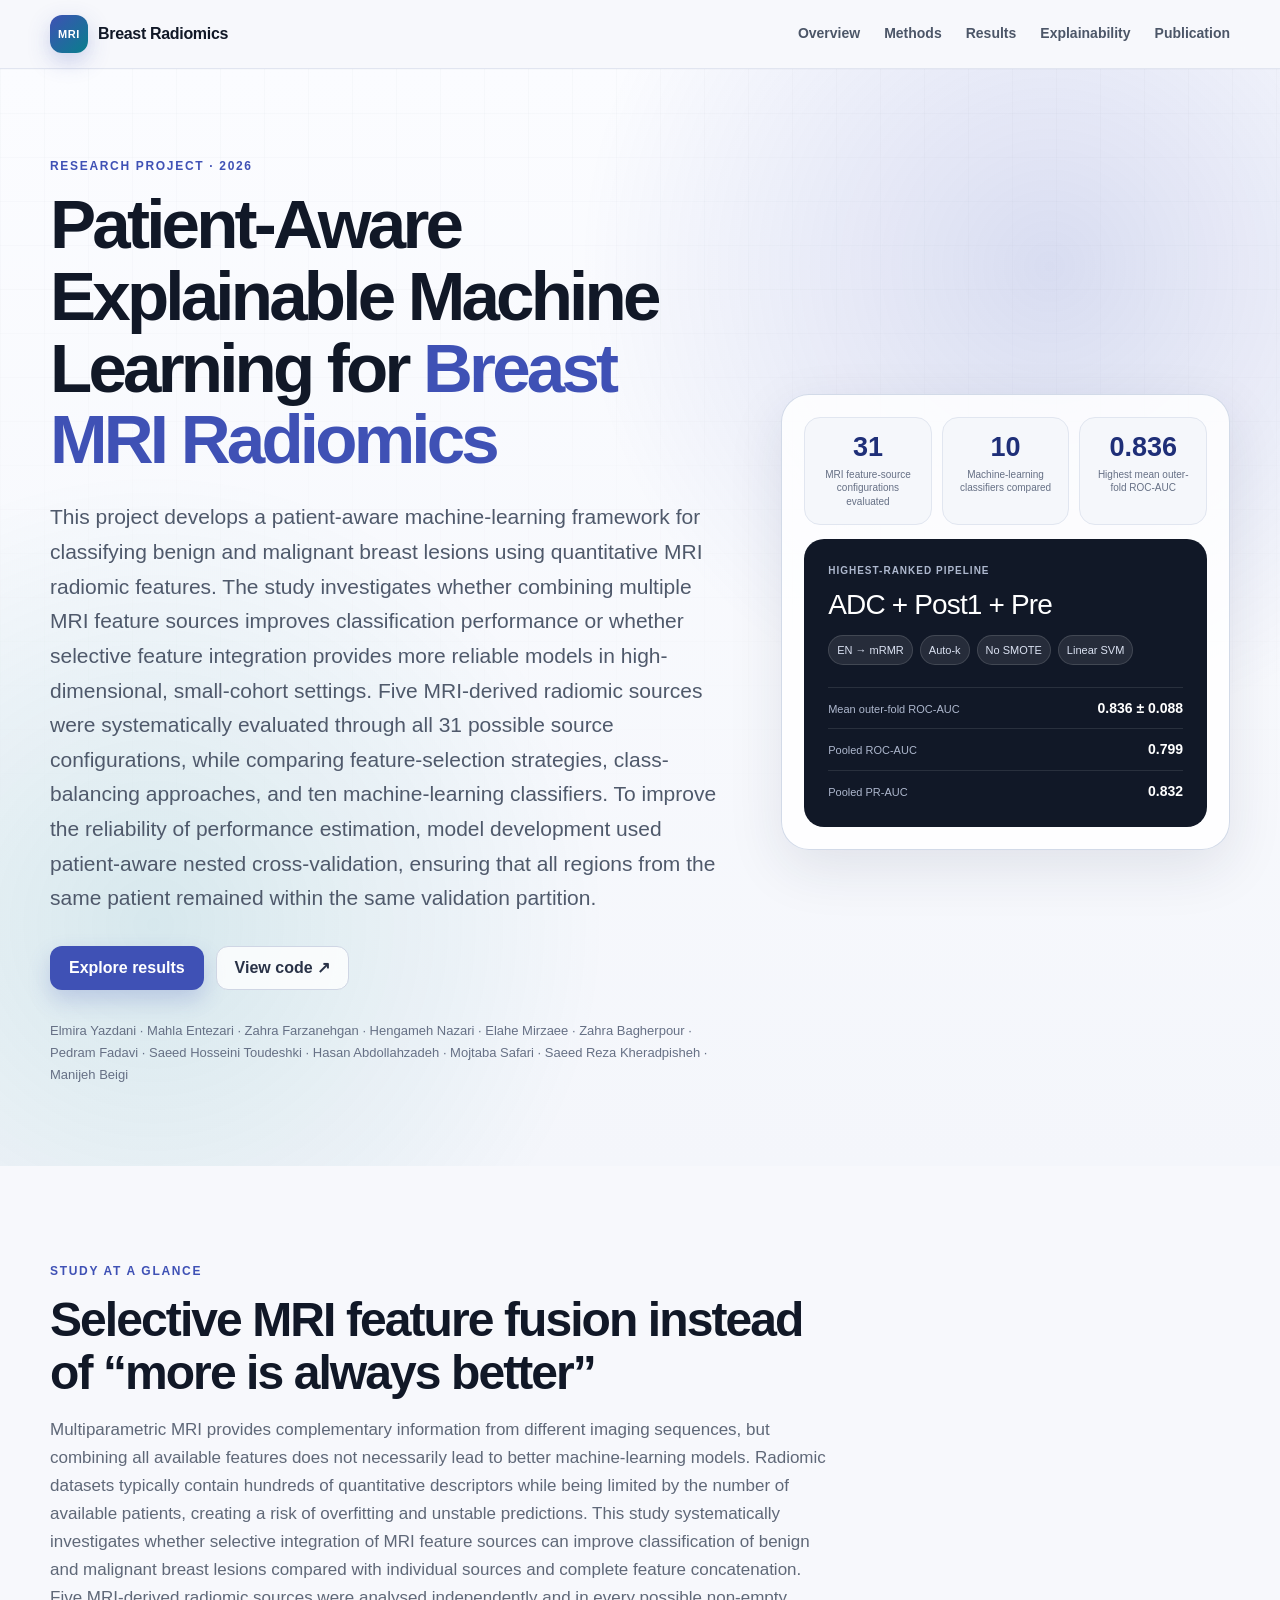
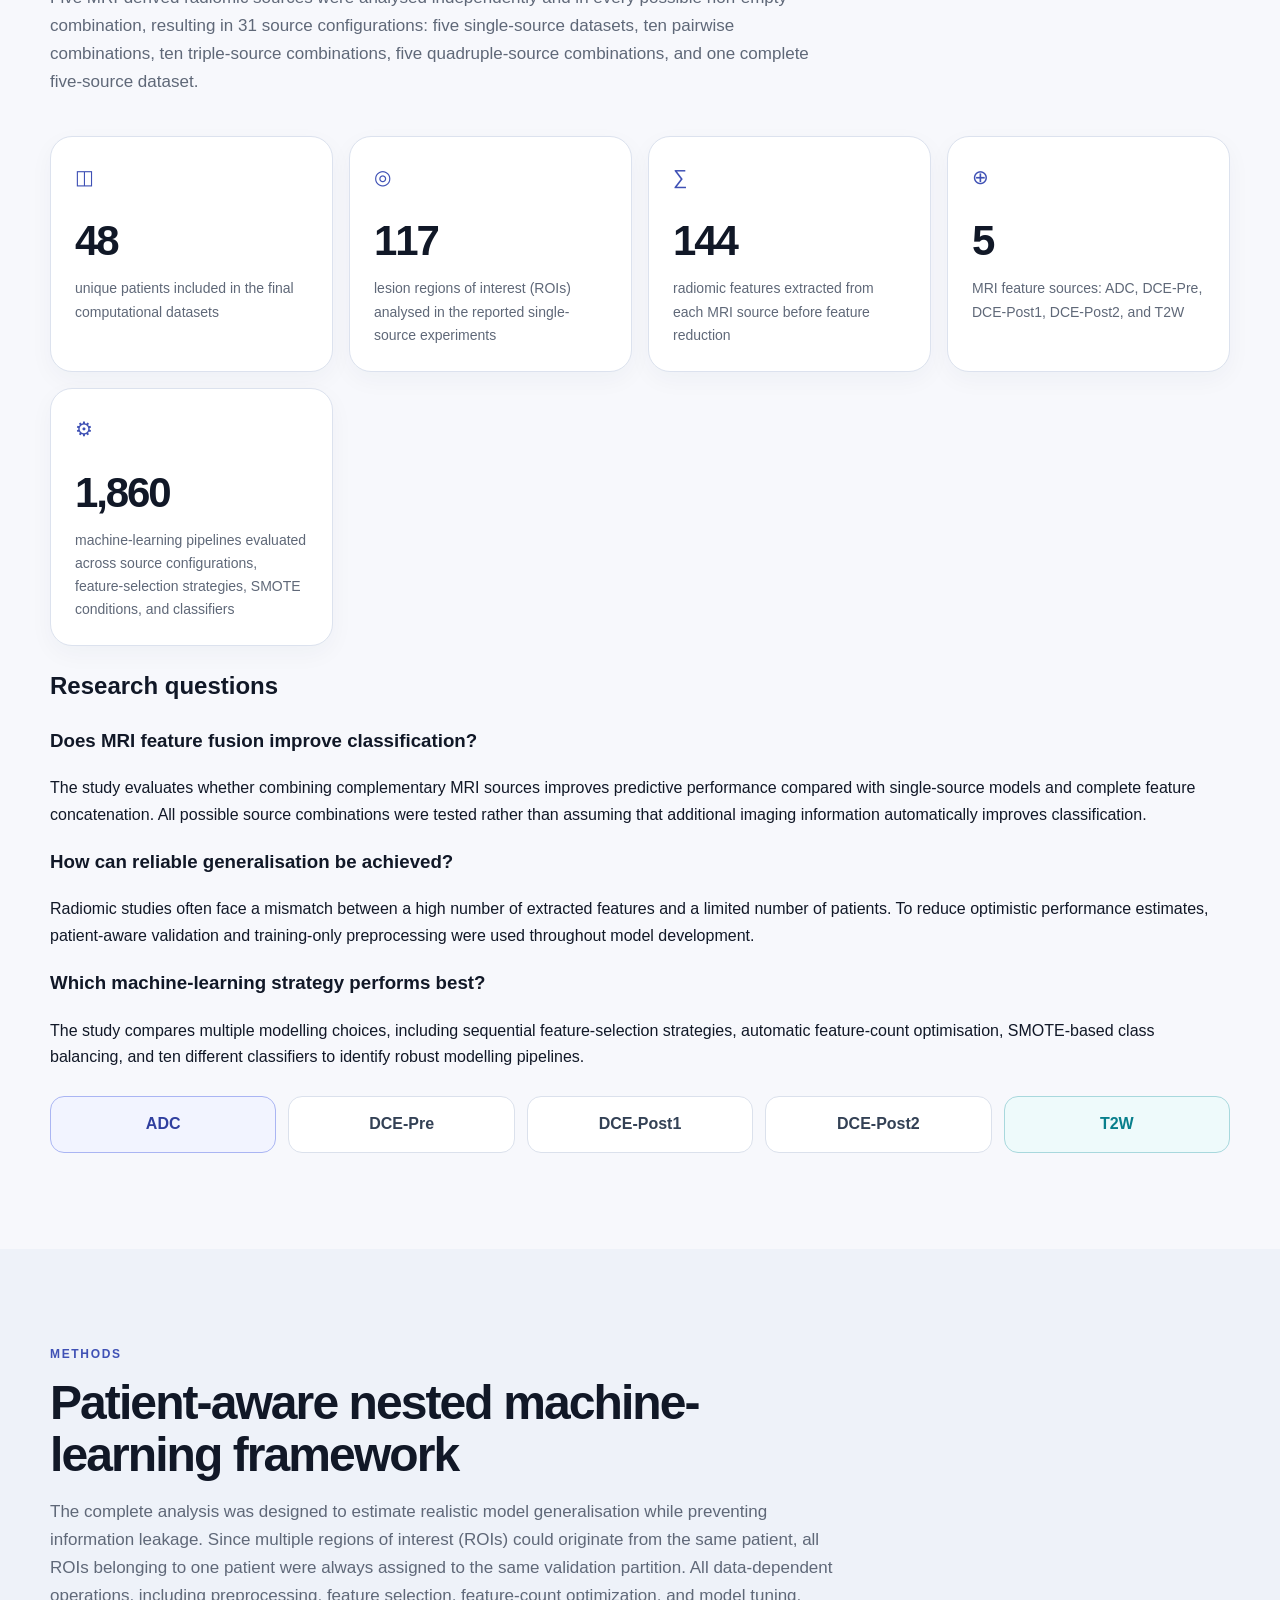
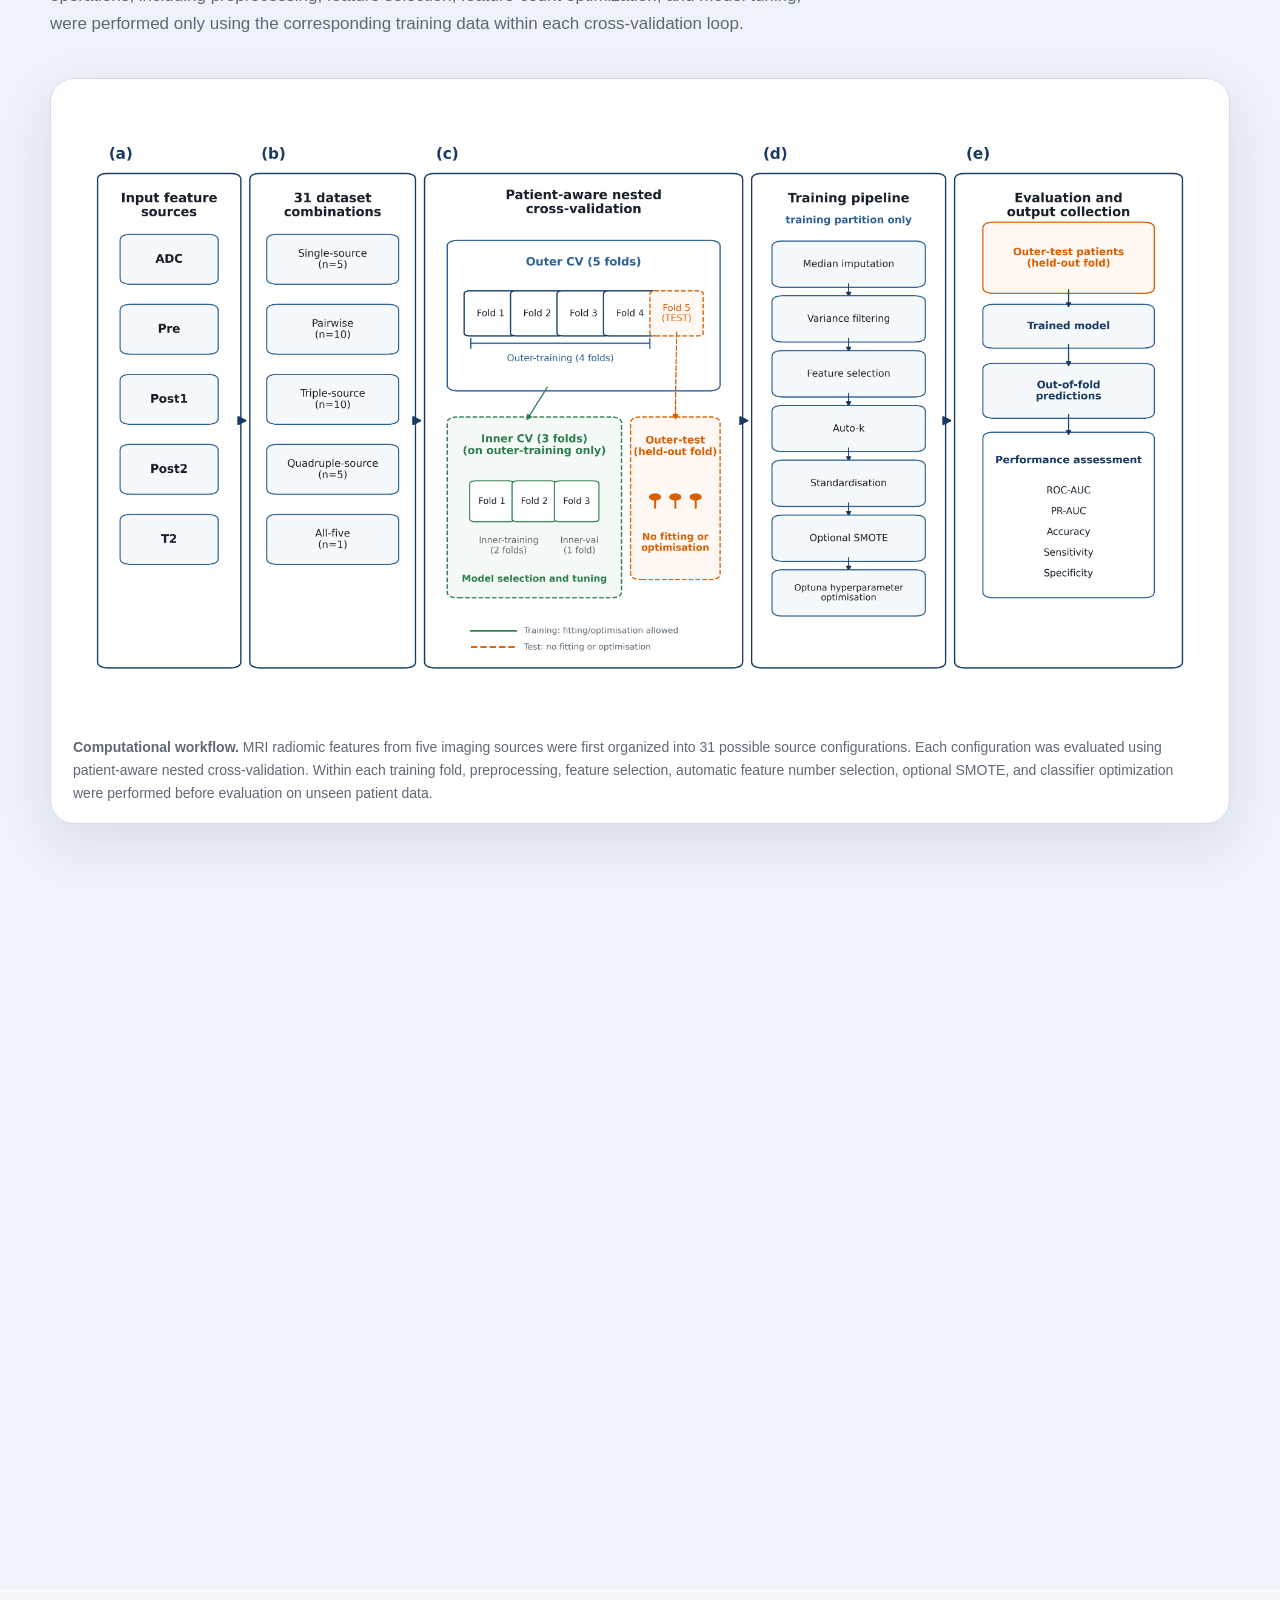
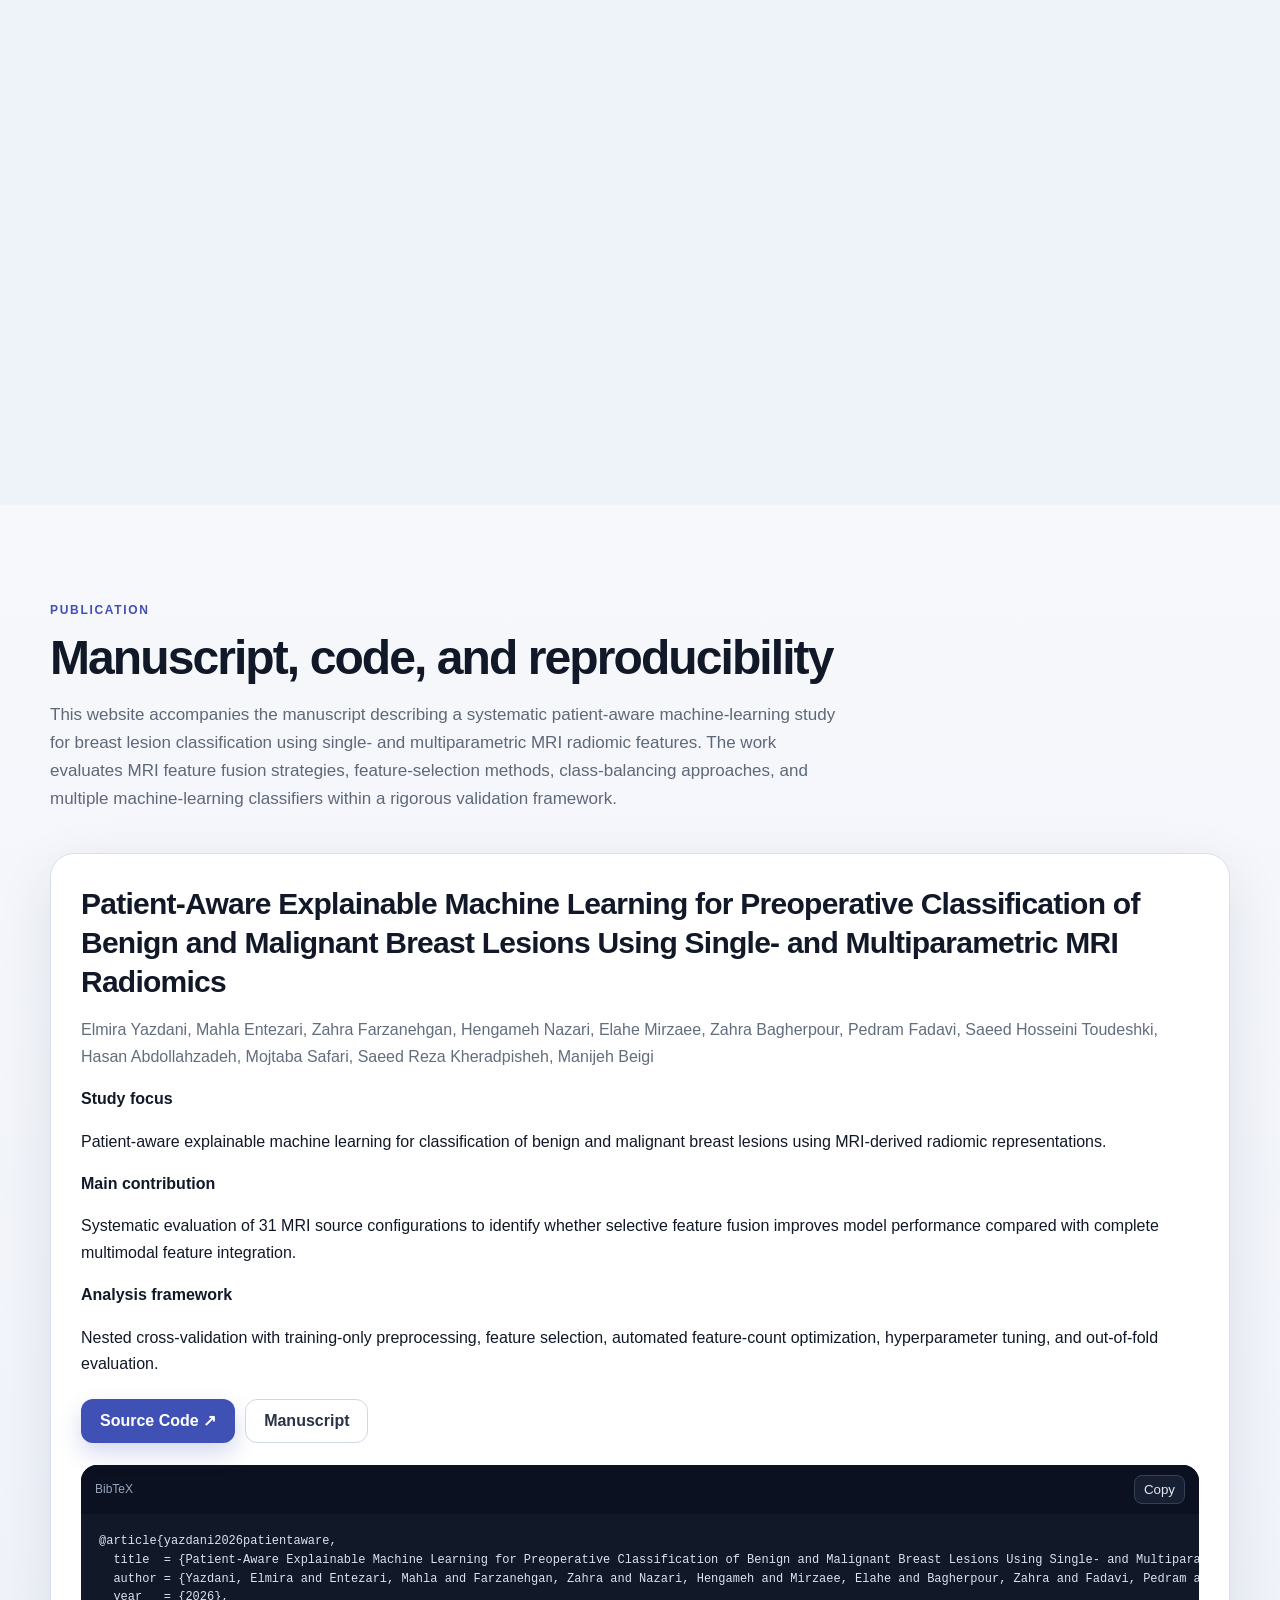
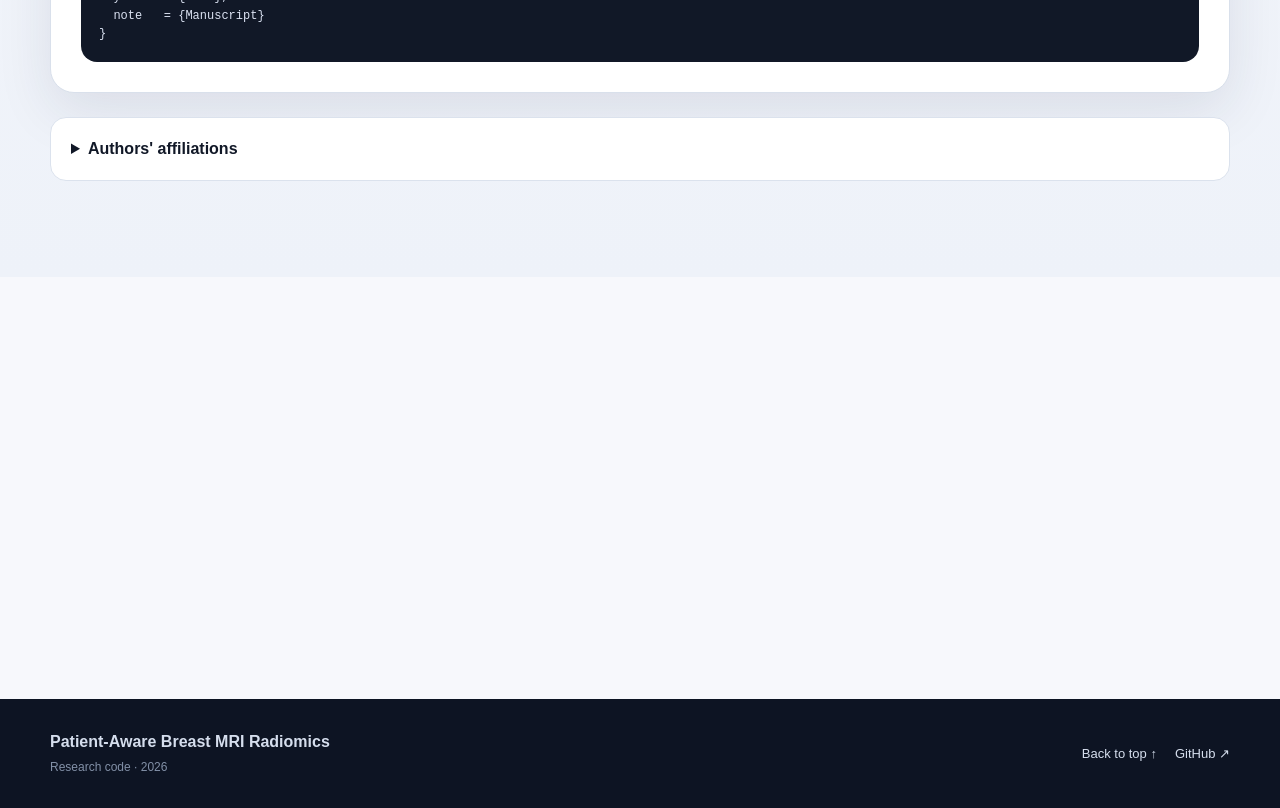
==== docs/index.html @ 1e05acd1 "Project website updated" ====
<!doctype html>
<html lang="en">
<head>
  <meta charset="utf-8" />
  <meta name="viewport" content="width=device-width, initial-scale=1" />
  <meta name="description" content="Patient-aware explainable machine learning for benign and malignant breast lesion classification using single- and multiparametric MRI radiomics." />
  <meta name="theme-color" content="#111827" />
  <meta property="og:title" content="Patient-Aware Breast MRI Radiomics" />
  <meta property="og:description" content="Explainable patient-aware machine learning with selective multiparametric MRI radiomic feature fusion." />
  <meta property="og:type" content="website" />
  <meta property="og:image" content="assets/overall-performance.png" />
  <title>Patient-Aware Breast MRI Radiomics</title>
  <link rel="icon" href="assets/favicon.svg" type="image/svg+xml" />
  <link rel="stylesheet" href="styles.css" />
</head>
<body>
  <a class="skip-link" href="#main">Skip to content</a>

  <header class="site-header" id="top">
    <div class="container nav-wrap">
      <a class="brand" href="#top" aria-label="Home">
        <span class="brand-mark">MRI</span>
        <span>Breast Radiomics</span>
      </a>
      <button class="nav-toggle" id="navToggle" aria-label="Toggle navigation" aria-expanded="false">☰</button>
      <nav class="nav" id="navMenu" aria-label="Primary navigation">
        <a href="#overview">Overview</a>
        <a href="#methods">Methods</a>
        <a href="#results">Results</a>
        <a href="#explainability">Explainability</a>
        <a href="#publication">Publication</a>
      </nav>
    </div>
  </header>

  <main id="main">
    <section class="hero section-shell">
      <div class="hero-grid container">
        <div class="hero-copy reveal">
          <div class="eyebrow">Research project · 2026</div>
          <h1>Patient-Aware Explainable Machine Learning for <span>Breast MRI Radiomics</span></h1>
          <p class="hero-lead">
          This project develops a patient-aware machine-learning framework for
          classifying benign and malignant breast lesions using quantitative MRI
          radiomic features. The study investigates whether combining multiple MRI
          feature sources improves classification performance or whether selective
          feature integration provides more reliable models in high-dimensional,
          small-cohort settings.

          Five MRI-derived radiomic sources were systematically evaluated through all
          31 possible source configurations, while comparing feature-selection
          strategies, class-balancing approaches, and ten machine-learning classifiers.
          To improve the reliability of performance estimation, model development used
          patient-aware nested cross-validation, ensuring that all regions from the
          same patient remained within the same validation partition.
          </p>
          <div class="hero-actions">
            <a class="button primary" href="#results">Explore results</a>
            <a class="button secondary config-github" href="https://github.com/En-Mah/ML-Based-Classification-of-Benign-and-Malignant-Breast-Lesions-Using-Radiomic-Features-from-MRI-Data" target="_blank" rel="noreferrer">View code ↗</a>
          </div>
          <div class="author-line">
            Elmira Yazdani · Mahla Entezari · Zahra Farzanehgan · Hengameh Nazari · Elahe Mirzaee ·
            Zahra Bagherpour · Pedram Fadavi · Saeed Hosseini Toudeshki · Hasan Abdollahzadeh ·
            Mojtaba Safari · Saeed Reza Kheradpisheh · Manijeh Beigi
          </div>
        </div>

        <div class="hero-panel reveal delay-1">
          <div class="metric-row">
            <div>
              <strong>31</strong>
              <span>MRI feature-source configurations evaluated</span>
            </div>

            <div>
              <strong>10</strong>
              <span>Machine-learning classifiers compared</span>
            </div>

            <div>
              <strong>0.836</strong>
              <span>Highest mean outer-fold ROC-AUC</span>
            </div>
          </div>
          <div class="hero-model-card">
            <div class="mini-label">Highest-ranked pipeline</div>
            <div class="pipeline-name">ADC + Post1 + Pre</div>
            <div class="pipeline-tags">
              <span>EN → mRMR</span><span>Auto-k</span><span>No SMOTE</span><span>Linear SVM</span>
            </div>
            <div class="model-score">
              <div><span>Mean outer-fold ROC-AUC</span><strong>0.836 ± 0.088</strong></div>
              <div><span>Pooled ROC-AUC</span><strong>0.799</strong></div>
              <div><span>Pooled PR-AUC</span><strong>0.832</strong></div>
            </div>
          </div>
        </div>
      </div>
    </section>




<section id="overview" class="section">
  <div class="container">

    <div class="section-heading reveal">
      <div class="eyebrow">Study at a glance</div>

      <h2>Selective MRI feature fusion instead of “more is always better”</h2>

      <p>
        Multiparametric MRI provides complementary information from different
        imaging sequences, but combining all available features does not
        necessarily lead to better machine-learning models. Radiomic datasets
        typically contain hundreds of quantitative descriptors while being
        limited by the number of available patients, creating a risk of
        overfitting and unstable predictions.

        This study systematically investigates whether selective integration of
        MRI feature sources can improve classification of benign and malignant
        breast lesions compared with individual sources and complete feature
        concatenation.
      </p>

      <p>
        Five MRI-derived radiomic sources were analysed independently and in
        every possible non-empty combination, resulting in 31 source
        configurations: five single-source datasets, ten pairwise combinations,
        ten triple-source combinations, five quadruple-source combinations, and
        one complete five-source dataset.
      </p>
    </div>


    <div class="stats-grid reveal delay-1">

      <article class="stat-card">
        <span class="stat-icon">◫</span>
        <strong>48</strong>
        <p>
          unique patients included in the final computational datasets
        </p>
      </article>

      <article class="stat-card">
        <span class="stat-icon">◎</span>
        <strong>117</strong>
        <p>
          lesion regions of interest (ROIs) analysed in the reported
          single-source experiments
        </p>
      </article>

      <article class="stat-card">
        <span class="stat-icon">∑</span>
        <strong>144</strong>
        <p>
          radiomic features extracted from each MRI source before feature
          reduction
        </p>
      </article>

      <article class="stat-card">
        <span class="stat-icon">⊕</span>
        <strong>5</strong>
        <p>
          MRI feature sources: ADC, DCE-Pre, DCE-Post1, DCE-Post2, and T2W
        </p>
      </article>

      <article class="stat-card">
        <span class="stat-icon">⚙</span>
        <strong>1,860</strong>
        <p>
          machine-learning pipelines evaluated across source configurations,
          feature-selection strategies, SMOTE conditions, and classifiers
        </p>
      </article>

    </div>


    <section class="research-question">

      <h2>Research questions</h2>

      <div class="question-grid">

        <article>
          <h3>Does MRI feature fusion improve classification?</h3>

          <p>
            The study evaluates whether combining complementary MRI sources
            improves predictive performance compared with single-source models
            and complete feature concatenation. All possible source
            combinations were tested rather than assuming that additional
            imaging information automatically improves classification.
          </p>
        </article>


        <article>
          <h3>How can reliable generalisation be achieved?</h3>

          <p>
            Radiomic studies often face a mismatch between a high number of
            extracted features and a limited number of patients. To reduce
            optimistic performance estimates, patient-aware validation and
            training-only preprocessing were used throughout model development.
          </p>
        </article>


        <article>
          <h3>Which machine-learning strategy performs best?</h3>

          <p>
            The study compares multiple modelling choices, including sequential
            feature-selection strategies, automatic feature-count optimisation,
            SMOTE-based class balancing, and ten different classifiers to
            identify robust modelling pipelines.
          </p>
        </article>

      </div>

    </section>


    <div class="source-strip reveal">

      <div class="source-pill adc">ADC</div>
      <div class="source-pill">DCE-Pre</div>
      <div class="source-pill">DCE-Post1</div>
      <div class="source-pill">DCE-Post2</div>
      <div class="source-pill t2">T2W</div>

    </div>

  </div>
</section>



<section id="methods" class="section alt">
  <div class="container">

    <div class="section-heading reveal">

      <div class="eyebrow">Methods</div>

      <h2>Patient-aware nested machine-learning framework</h2>

      <p>
        The complete analysis was designed to estimate realistic model
        generalisation while preventing information leakage. Since multiple
        regions of interest (ROIs) could originate from the same patient,
        all ROIs belonging to one patient were always assigned to the same
        validation partition.

        All data-dependent operations, including preprocessing, feature
        selection, feature-count optimization, and model tuning, were
        performed only using the corresponding training data within each
        cross-validation loop.
      </p>

    </div>


    <figure class="figure-card reveal">

      <img src="assets/workflow.png"
      alt="Patient-aware nested cross-validation workflow with five MRI feature sources, 31 source combinations, training-only preprocessing, feature selection, model optimization, and held-out evaluation"
      loading="lazy" />

      <figcaption>

        <strong>Computational workflow.</strong>

        MRI radiomic features from five imaging sources were first organized
        into 31 possible source configurations. Each configuration was
        evaluated using patient-aware nested cross-validation. Within each
        training fold, preprocessing, feature selection, automatic feature
        number selection, optional SMOTE, and classifier optimization were
        performed before evaluation on unseen patient data.

      </figcaption>

    </figure>



    <div class="method-grid reveal">


      <article class="method-card">

        <span>01</span>

        <h3>MRI radiomic feature sources</h3>

        <p>
          Five quantitative MRI feature sources were analysed:
          apparent diffusion coefficient (ADC), DCE pre-contrast (Pre),
          DCE post-contrast phases (Post1 and Post2), and T2-weighted MRI
          (T2W). Each source contained radiomic descriptors representing
          intensity, texture, and morphological characteristics.
        </p>

      </article>



      <article class="method-card">

        <span>02</span>

        <h3>Systematic source fusion</h3>

        <p>
          Instead of evaluating only individual modalities or complete
          concatenation, every non-empty combination of MRI sources was tested.
          This produced 31 datasets:
          5 single-source, 10 pairwise, 10 triple-source,
          5 quadruple-source, and 1 all-five-source configuration.
        </p>

      </article>



      <article class="method-card">

        <span>03</span>

        <h3>Patient-aware nested validation</h3>

        <p>
          Model development used a nested cross-validation framework.
          Five outer folds were used for unbiased performance estimation,
          while three inner folds were used for feature selection,
          hyperparameter optimization, and model development.
          Patient-level separation was maintained in all folds.
        </p>

      </article>



      <article class="method-card">

        <span>04</span>

        <h3>Feature reduction and selection</h3>

        <p>
          High-dimensional radiomic spaces were reduced using sequential
          feature-selection strategies. Three approaches were compared:
          correlation filtering followed by mRMR, Elastic Net followed by
          mRMR, and mRMR followed by Elastic Net. The number of retained
          features was automatically optimized within the training process.
        </p>

      </article>



      <article class="method-card">

        <span>05</span>

        <h3>Class imbalance handling</h3>

        <p>
          Synthetic Minority Over-sampling Technique (SMOTE) was evaluated
          as an optional training-only strategy. It was applied after feature
          selection and standardization so that synthetic samples could not
          influence feature selection or validation data.
        </p>

      </article>



      <article class="method-card">

        <span>06</span>

        <h3>Classifier optimization</h3>

        <p>
          Ten machine-learning classifiers were compared, including linear
          and nonlinear models. Classifier-specific hyperparameters were
          optimized using Optuna with a Tree-structured Parzen Estimator
          approach inside the inner cross-validation loop.
        </p>

      </article>


    </div>




    <details class="method-details reveal">

      <summary>Technical details</summary>


      <div class="details-grid">

        <div>
          <strong>Feature preprocessing</strong>
          <span>
            Missing-value imputation, variance filtering, redundancy removal,
            and standardization performed within training folds
          </span>
        </div>


        <div>
          <strong>Feature redundancy control</strong>
          <span>
            Pearson correlation filtering with |r| &gt; 0.90 threshold
          </span>
        </div>


        <div>
          <strong>Primary evaluation metric</strong>
          <span>
            Mean outer-fold ROC-AUC
          </span>
        </div>


        <div>
          <strong>Complementary evaluation</strong>
          <span>
            Pooled out-of-fold ROC-AUC, PR-AUC, calibration,
            and confusion-matrix metrics
          </span>
        </div>


        <div>
          <strong>Uncertainty estimation</strong>
          <span>
            2,000 patient-cluster bootstrap resamples
          </span>
        </div>


        <div>
          <strong>Implementation</strong>
          <span>
            Python-based machine-learning pipeline with automated
            experiment tracking
          </span>
        </div>


      </div>

    </details>


  </div>
</section>





<section id="results" class="section">
  <div class="container">

    <div class="section-heading reveal">

      <div class="eyebrow">Results</div>

      <h2>Selective fusion outperformed complete MRI feature concatenation</h2>

      <p>
        Across all 31 MRI source configurations and thousands of machine-learning
        pipelines, the highest-performing model was not obtained by combining
        every available MRI sequence. Instead, a selective triple-source
        representation combining ADC, DCE-Post1, and DCE-Pre radiomic features
        achieved the strongest discrimination.

        This finding suggests that adding more feature sources can introduce
        additional variability and redundant information, while carefully
        selected complementary sources may provide a more robust representation
        for classification.
      </p>

    </div>



    <div class="result-highlight reveal">

      <div class="result-number">
        0.836
        <span>± 0.088</span>
      </div>

      <div>

        <h3>Highest mean outer-fold ROC-AUC</h3>

        <p>
          ADC + Post1 + Pre
          <br>
          Elastic Net → mRMR
          <br>
          Automatic feature-count selection
          <br>
          No SMOTE
          <br>
          Linear SVM classifier
        </p>

      </div>

    </div>



    <div class="result-summary-grid reveal">

      <article>

        <h3>Model evaluation</h3>

        <p>
          Performance ranking was based on mean ROC-AUC across five
          patient-aware outer cross-validation folds. Final evaluation used
          unseen patient data through pooled out-of-fold predictions.
        </p>

      </article>


      <article>

        <h3>Generalisation performance</h3>

        <p>
          The selected model achieved a pooled ROC-AUC of 0.799,
          pooled PR-AUC of 0.832, and Brier score of 0.183,
          providing complementary discrimination and calibration measures.
        </p>

      </article>


      <article>

        <h3>Fusion level comparison</h3>

        <p>
          The best performance occurred at the triple-source level.
          Increasing the number of MRI sources beyond this point did not
          improve discrimination.
        </p>

      </article>


    </div>



    <div class="figure-tabs reveal" role="tablist" aria-label="Result figures">


      <button class="figure-tab"
      data-figure="oof"
      role="tab"
      aria-selected="true">
      Best model
      </button>


      <button class="figure-tab active"
      data-figure="overall"
      role="tab"
      aria-selected="false">
      31 configurations
      </button>



      <button class="figure-tab"
      data-figure="classifiers"
      role="tab"
      aria-selected="false">
      Classifier comparison
      </button>


      <button class="figure-tab"
      data-figure="smote"
      role="tab"
      aria-selected="false">
      SMOTE analysis
      </button>

    </div>




    <div class="figure-stage reveal">

      <figure class="result-figure" id="figure-oof">

        <img src="assets/best-model-oof.png"
        alt="Pooled ROC, precision-recall, confusion matrix and calibration plots for the best model"
        loading="lazy"
        data-lightbox />

        <figcaption>

          <strong>
          Detailed evaluation of the highest-ranked pipeline.
          </strong>

          Out-of-fold analysis showed pooled ROC-AUC of 0.799,
          average precision of 0.832, and Brier score of 0.183,
          providing a complete assessment of discrimination and calibration.

          <a href="assets/best-model-oof.png" download>
          Download figure
          </a>

        </figcaption>

      </figure>



      <figure class="result-figure active" id="figure-overall">

        <img src="assets/overall-performance.png"
        alt="Classification performance across 31 MRI radiomic source configurations"
        loading="lazy"
        data-lightbox />

        <figcaption>

          <strong>
          Performance across all MRI source configurations.
          </strong>

          All 31 source combinations were compared using the same
          patient-aware evaluation framework. The ADC + Post1 + Pre
          triple-source configuration achieved the highest mean outer-fold
          ROC-AUC.

          <a href="assets/overall-performance.png" download>
          Download figure
          </a>

        </figcaption>

      </figure>





      <figure class="result-figure" id="figure-classifiers">

        <img src="assets/classifier-wins.png"
        alt="Number of source configurations in which each classifier ranked first"
        loading="lazy"
        data-lightbox />

        <figcaption>

          <strong>
          Classifier performance across source configurations.
          </strong>

          Different classifiers performed best depending on the MRI
          configuration. Although RBF SVM achieved the highest number of
          configuration-level wins, the single best-performing pipeline used
          Linear SVM with the ADC + Post1 + Pre feature representation.

          <a href="assets/classifier-wins.png" download>
          Download figure
          </a>

        </figcaption>

      </figure>




      <figure class="result-figure" id="figure-smote">

        <img src="assets/smote-effect.png"
        alt="Difference in mean outer-fold ROC-AUC between SMOTE and no-SMOTE across source configurations"
        loading="lazy"
        data-lightbox />

        <figcaption>

          <strong>
          Effect of synthetic oversampling.
          </strong>

          SMOTE did not provide a universal improvement. Its effect depended
          on the MRI feature configuration, and the highest-ranked model was
          obtained without SMOTE.

          <a href="assets/smote-effect.png" download>
          Download figure
          </a>

        </figcaption>

      </figure>


    </div>




    <h3 class="fusion-title reveal">
      Best-performing configuration at each fusion level
    </h3>



    <div class="fusion-grid reveal">

      <article>
        <span>Single-source</span>
        <strong>Post2</strong>
        <em>0.790 ± 0.127</em>
      </article>


      <article>
        <span>Pairwise</span>
        <strong>ADC + T2W</strong>
        <em>0.799 ± 0.084</em>
      </article>


      <article class="winner">

        <span>Triple-source</span>

        <strong>
        ADC + Post1 + Pre
        </strong>

        <em>
        0.836 ± 0.088
        </em>

      </article>


      <article>

        <span>Quadruple-source</span>

        <strong>
        ADC + Post2 + Pre + T2W
        </strong>

        <em>
        0.802 ± 0.096
        </em>

      </article>


      <article>

        <span>All-five-source</span>

        <strong>
        ADC + Pre + Post1 + Post2 + T2W
        </strong>

        <em>
        0.747 ± 0.117
        </em>

      </article>


    </div>


  </div>
</section>





<section id="explainability" class="section alt">
  <div class="container">

    <div class="section-heading reveal">

      <div class="eyebrow">Explainability</div>

      <h2>Understanding model decisions through feature stability and SHAP</h2>

      <p>
        Radiomic models can achieve strong predictive performance while relying
        on large numbers of quantitative image features. To improve
        interpretability and assess whether the learned patterns were reliable,
        the highest-ranked model was analysed using two complementary
        approaches: feature-selection stability across validation folds and
        SHAP-based model interpretation.

        Feature stability evaluates whether the same features are repeatedly
        selected when the model is trained on different patient subsets, while
        SHAP analysis estimates how individual features contribute to model
        predictions.
      </p>

    </div>



    <div class="layout reveal">

      <div class="copy">


        <div class="stat">
          <strong>28</strong>
          <span>
            unique features selected at least once across outer folds
          </span>
        </div>


        <div class="stat">
          <strong>13</strong>
          <span>
            features repeatedly selected in at least two outer folds
          </span>
        </div>



        <p>
          The selected features were mainly derived from ADC and DCE-Post1
          radiomic sources. ADC first-order intensity descriptors showed high
          recurrence across folds and strong SHAP importance, indicating that
          diffusion-related intensity patterns contributed substantially to
          model predictions.

          Additional influential features included DCE-Post1 intensity,
          morphological characteristics, and texture descriptors, suggesting
          that complementary information from diffusion and contrast-enhanced
          MRI contributed to the final classification model.
        </p>



        <div class="insight">

          <h3>Why feature stability matters</h3>

          <p>
            In high-dimensional radiomic datasets, a model may select different
            features depending on small changes in the training data. Features
            that repeatedly appear across independent patient splits provide
            stronger evidence of consistent model behaviour.
          </p>

        </div>



        <div class="note-box compact">

          SHAP explains how features influence model predictions within the
          trained model. These explanations describe computational model
          behaviour and should not be interpreted as evidence of biological
          causation.

        </div>


      </div>




      <figure class="figure-card clean">

        <img src="assets/feature-stability-shap.png"
        alt="Feature-selection recurrence, global SHAP importance and SHAP summary for the highest-ranked model"
        loading="lazy"
        data-lightbox />


        <figcaption>

          <strong>
          Feature stability and model interpretation.
          </strong>

          The figure combines recurrence of selected features across outer
          folds, mean absolute SHAP importance, and SHAP summary values showing
          the direction and magnitude of feature contributions.

        </figcaption>


      </figure>


    </div>

  </div>
</section>





<section id="publication" class="section publication-section">

  <div class="container">


    <div class="section-heading reveal">

      <div class="eyebrow">Publication</div>

      <h2>Manuscript, code, and reproducibility</h2>

      <p>
        This website accompanies the manuscript describing a systematic
        patient-aware machine-learning study for breast lesion classification
        using single- and multiparametric MRI radiomic features. The work
        evaluates MRI feature fusion strategies, feature-selection methods,
        class-balancing approaches, and multiple machine-learning classifiers
        within a rigorous validation framework.
      </p>

    </div>




    <div class="publication-card reveal">


      <h3>
      Patient-Aware Explainable Machine Learning for Preoperative Classification
      of Benign and Malignant Breast Lesions Using Single- and Multiparametric
      MRI Radiomics
      </h3>


      <p class="authors">

        Elmira Yazdani, Mahla Entezari, Zahra Farzanehgan,
        Hengameh Nazari, Elahe Mirzaee, Zahra Bagherpour,
        Pedram Fadavi, Saeed Hosseini Toudeshki,
        Hasan Abdollahzadeh, Mojtaba Safari,
        Saeed Reza Kheradpisheh, Manijeh Beigi

      </p>



      <div class="publication-summary">

        <div>

          <strong>Study focus</strong>

          <p>
            Patient-aware explainable machine learning for classification of
            benign and malignant breast lesions using MRI-derived radiomic
            representations.
          </p>

        </div>


        <div>

          <strong>Main contribution</strong>

          <p>
            Systematic evaluation of 31 MRI source configurations to identify
            whether selective feature fusion improves model performance compared
            with complete multimodal feature integration.
          </p>

        </div>


        <div>

          <strong>Analysis framework</strong>

          <p>
            Nested cross-validation with training-only preprocessing,
            feature selection, automated feature-count optimization,
            hyperparameter tuning, and out-of-fold evaluation.
          </p>

        </div>


      </div>




      <div class="pub-actions">

        <a class="button primary config-github"
        href="https://github.com/En-Mah/ML-Based-Classification-of-Benign-and-Malignant-Breast-Lesions-Using-Radiomic-Features-from-MRI-Data"
        target="_blank"
        rel="noreferrer">

        Source Code ↗

        </a>


        <a class="button secondary config-paper"
        href="#publication">

        Manuscript

        </a>

      </div>




      <div class="citation-wrap">

        <div class="citation-head">

          <span>BibTeX</span>

          <button id="copyCitation" type="button">
          Copy
          </button>

        </div>



        <pre id="citationText"><code>@article{yazdani2026patientaware,
  title  = {Patient-Aware Explainable Machine Learning for Preoperative Classification of Benign and Malignant Breast Lesions Using Single- and Multiparametric MRI Radiomics},
  author = {Yazdani, Elmira and Entezari, Mahla and Farzanehgan, Zahra and Nazari, Hengameh and Mirzaee, Elahe and Bagherpour, Zahra and Fadavi, Pedram and Hosseini Toudeshki, Saeed and Abdollahzadeh, Hasan and Safari, Mojtaba and Kheradpisheh, Saeed Reza and Beigi, Manijeh},
  year   = {2026},
  note   = {Manuscript}
}</code></pre>


      </div>


    </div>





    <details class="affiliations reveal">

      <summary>
      Authors' affiliations
      </summary>


      <ol>

        <li>
        Department of Medical Physics, School of Medicine,
        Iran University of Medical Sciences, Tehran, Iran
        </li>

        <li>
        Department of Computer and Data Sciences,
        Faculty of Mathematical Sciences, Shahid Beheshti University,
        Tehran, Iran
        </li>

        <li>
        Department of Radiology and Nuclear Medicine,
        School of Medicine, Mazandaran University of Medical Sciences,
        Mazandaran, Iran
        </li>

        <li>
        Department of Radiation Oncology,
        School of Medicine, Iran University of Medical Sciences,
        Tehran, Iran
        </li>

        <li>
        Breast Health &amp; Cancer Research Center,
        Iran University of Medical Sciences, Tehran, Iran
        </li>

        <li>
        Department of Radiation Oncology, Sepid Nikan Hospital,
        Arina Imaging Center, Tehran, Iran
        </li>

        <li>
        School of Medicine, Tehran University of Medical Sciences,
        Tehran, Iran
        </li>

        <li>
        Department of Radiation and Cellular Oncology,
        The University of Chicago, Chicago, IL, USA
        </li>

      </ol>


    </details>


  </div>

</section>





<section class="section data-section">

  <div class="container data-grid reveal">


    <div>

      <div class="eyebrow">
      Research use
      </div>


      <h2>
      Reproducible research framework, not a clinical device
      </h2>


      <p>
        The reported results represent internal patient-aware validation of
        computational models developed from MRI radiomic features. The framework
        demonstrates a reproducible machine-learning workflow, but clinical
        deployment requires independent external validation using larger and
        multicenter datasets.
      </p>


    </div>




    <div class="data-card">

      <strong>
      Data and code availability
      </strong>


      <p>
        Source code for the computational pipeline is provided through the
        project repository. The imaging datasets may be available from the
        corresponding author upon reasonable request, subject to institutional,
        ethical, and privacy requirements.
      </p>


    </div>


  </div>

</section>


 </main>

  <footer class="footer">
    <div class="container footer-grid">
      <div><strong>Patient-Aware Breast MRI Radiomics</strong><span>Research code · 2026</span></div>
      <div class="footer-links"><a href="#top">Back to top ↑</a><a class="config-github" href="#" target="_blank" rel="noreferrer">GitHub ↗</a></div>
    </div>
  </footer>

  <div class="lightbox" id="lightbox" aria-hidden="true" role="dialog" aria-label="Figure preview">
    <button id="lightboxClose" aria-label="Close figure preview">×</button>
    <img id="lightboxImage" alt="Expanded figure" />
  </div>

  <script src="site-config.js"></script>
  <script src="script.js"></script>
</body>
</html>
---- docs/styles.css ----
:root {
  --bg: #f7f8fc;
  --surface: #ffffff;
  --surface-2: #f0f3fa;
  --text: #111827;
  --muted: #5f6878;
  --line: #dce2ee;
  --primary: #3f51b5;
  --primary-dark: #29388e;
  --teal: #087f8c;
  --pink: #b83280;
  --orange: #c66a19;
  --shadow: 0 18px 55px rgba(26, 39, 73, 0.10);
  --radius: 22px;
  --container: 1180px;
}

* { box-sizing: border-box; }
html { scroll-behavior: smooth; }
body {
  margin: 0;
  font-family: ui-sans-serif, -apple-system, BlinkMacSystemFont, "Segoe UI", Helvetica, Arial, sans-serif;
  color: var(--text);
  background: var(--bg);
  line-height: 1.65;
  text-rendering: optimizeLegibility;
}
img { max-width: 100%; display: block; }
a { color: inherit; }
button, a { -webkit-tap-highlight-color: transparent; }

.skip-link {
  position: fixed; top: 8px; left: 8px; z-index: 9999;
  background: #111827; color: white; padding: 8px 12px; border-radius: 8px;
  transform: translateY(-150%); transition: .2s;
}
.skip-link:focus { transform: translateY(0); }

.container { width: min(calc(100% - 40px), var(--container)); margin: 0 auto; }
.section { padding: 96px 0; }
.section.alt { background: #eef2f9; }

.site-header {
  position: sticky; top: 0; z-index: 1000;
  backdrop-filter: blur(16px);
  background: rgba(247, 248, 252, .86);
  border-bottom: 1px solid rgba(220,226,238,.8);
}
.nav-wrap { min-height: 68px; display: flex; align-items: center; justify-content: space-between; gap: 24px; }
.brand { display: inline-flex; gap: 10px; align-items: center; font-weight: 750; text-decoration: none; letter-spacing: -.02em; }
.brand-mark {
  display: inline-grid; place-items: center; width: 38px; height: 38px; border-radius: 12px;
  font-size: 11px; letter-spacing: .06em; color: white;
  background: linear-gradient(135deg, var(--primary), var(--teal)); box-shadow: 0 8px 22px rgba(63,81,181,.25);
}
.nav { display: flex; gap: 24px; align-items: center; }
.nav a { text-decoration: none; color: #4c5668; font-weight: 650; font-size: 14px; }
.nav a:hover { color: var(--primary); }
.nav-toggle { display: none; border: 0; background: transparent; font-size: 24px; }

.hero {
  position: relative; overflow: hidden; padding: 88px 0 80px;
  background:
    radial-gradient(circle at 82% 18%, rgba(63,81,181,.18), transparent 34%),
    radial-gradient(circle at 12% 78%, rgba(8,127,140,.13), transparent 32%),
    linear-gradient(180deg, #fbfcff 0%, #f4f6fb 100%);
}
.hero::before {
  content: ""; position: absolute; inset: 0; pointer-events: none; opacity: .45;
  background-image: linear-gradient(rgba(71,85,105,.06) 1px, transparent 1px), linear-gradient(90deg, rgba(71,85,105,.06) 1px, transparent 1px);
  background-size: 44px 44px;
  mask-image: linear-gradient(to bottom, black, transparent 80%);
}
.hero-grid { position: relative; display: grid; grid-template-columns: 1.2fr .8fr; gap: 58px; align-items: center; }
.eyebrow { font-size: 12px; font-weight: 800; text-transform: uppercase; letter-spacing: .14em; color: var(--primary); margin-bottom: 12px; }
.hero h1 { font-size: clamp(42px, 5.4vw, 74px); line-height: 1.04; letter-spacing: -.055em; margin: 0 0 24px; max-width: 920px; }
.hero h1 span { color: var(--primary); }
.hero-lead { font-size: clamp(17px, 1.65vw, 21px); color: #4f596b; max-width: 780px; margin: 0 0 30px; }
.hero-actions { display: flex; flex-wrap: wrap; gap: 12px; margin-bottom: 30px; }
.button { display: inline-flex; align-items: center; justify-content: center; min-height: 44px; padding: 0 18px; border-radius: 12px; font-weight: 750; text-decoration: none; border: 1px solid transparent; transition: .2s ease; }
.button.primary { background: var(--primary); color: white; box-shadow: 0 10px 22px rgba(63,81,181,.22); }
.button.primary:hover { transform: translateY(-1px); background: var(--primary-dark); }
.button.secondary { background: rgba(255,255,255,.8); border-color: #cfd6e4; color: #293247; }
.button.secondary:hover { border-color: #aab4c7; background: white; }
.author-line { font-size: 13px; line-height: 1.7; color: #667085; max-width: 860px; }

.hero-panel { background: rgba(255,255,255,.84); border: 1px solid rgba(208,216,231,.95); border-radius: 28px; padding: 22px; box-shadow: var(--shadow); }
.metric-row { display: grid; grid-template-columns: repeat(3, 1fr); gap: 10px; margin-bottom: 14px; }
.metric-row div { background: #f5f7fb; border: 1px solid #e1e6f0; padding: 16px 12px; border-radius: 16px; text-align: center; }
.metric-row strong { display: block; font-size: 27px; line-height: 1; color: #1f2f78; }
.metric-row span { display: block; margin-top: 7px; font-size: 10px; color: #667085; line-height: 1.35; }
.hero-model-card { background: #111827; color: white; border-radius: 20px; padding: 24px; }
.mini-label { color: #aeb8ce; text-transform: uppercase; letter-spacing: .1em; font-size: 10px; font-weight: 800; }
.pipeline-name { font-size: 28px; line-height: 1.2; letter-spacing: -.03em; margin: 8px 0 14px; }
.pipeline-tags { display: flex; flex-wrap: wrap; gap: 7px; margin-bottom: 22px; }
.pipeline-tags span { font-size: 11px; background: rgba(255,255,255,.09); border: 1px solid rgba(255,255,255,.13); padding: 5px 8px; border-radius: 99px; color: #dbe2f2; }
.model-score { display: grid; gap: 8px; }
.model-score div { display: flex; justify-content: space-between; align-items: baseline; gap: 16px; border-top: 1px solid rgba(255,255,255,.1); padding-top: 9px; }
.model-score span { font-size: 11px; color: #aeb8ce; }
.model-score strong { font-size: 14px; }

.section-heading { max-width: 790px; margin-bottom: 40px; }
.section-heading h2 { font-size: clamp(32px, 4vw, 48px); line-height: 1.1; letter-spacing: -.04em; margin: 0 0 16px; }
.section-heading p { margin: 0; color: var(--muted); font-size: 17px; }

.stats-grid { display: grid; grid-template-columns: repeat(4, 1fr); gap: 16px; }
.stat-card { background: var(--surface); border: 1px solid var(--line); border-radius: var(--radius); padding: 24px; min-height: 180px; box-shadow: 0 8px 24px rgba(29,42,70,.04); }
.stat-card .stat-icon { display: block; color: var(--primary); font-size: 20px; }
.stat-card strong { display: block; font-size: 42px; letter-spacing: -.05em; margin: 12px 0 2px; }
.stat-card p { margin: 0; color: var(--muted); font-size: 14px; }
.note-box { border-left: 4px solid var(--primary); background: #f1f4ff; color: #46516b; padding: 16px 18px; border-radius: 12px; margin-top: 20px; font-size: 14px; }
.note-box.compact { margin-top: 20px; }
.source-strip { display: grid; grid-template-columns: repeat(5, 1fr); gap: 12px; margin-top: 26px; }
.source-pill { background: white; border: 1px solid #dbe1ec; border-radius: 14px; padding: 14px; font-weight: 800; text-align: center; color: #334155; }
.source-pill.adc { border-color: #aab5f3; color: #303f9f; background: #f2f4ff; }
.source-pill.t2 { border-color: #a8d8dd; color: #087f8c; background: #eefafb; }

.figure-card { margin: 0; border: 1px solid #d7deea; background: white; padding: 16px; border-radius: 24px; box-shadow: var(--shadow); }
.figure-card img { width: 100%; border-radius: 14px; }
.figure-card figcaption { padding: 14px 6px 2px; font-size: 14px; color: #5f6878; }
.figure-card.clean { box-shadow: none; }
.method-grid { display: grid; grid-template-columns: repeat(3, 1fr); gap: 16px; margin-top: 28px; }
.method-card { background: white; border: 1px solid #dbe2ed; border-radius: 18px; padding: 22px; }
.method-card > span { font-size: 11px; font-weight: 850; color: var(--primary); letter-spacing: .09em; }
.method-card h3 { margin: 8px 0 8px; font-size: 18px; }
.method-card p { margin: 0; color: var(--muted); font-size: 14px; }
.method-details, .affiliations { margin-top: 24px; background: white; border: 1px solid #dbe2ed; border-radius: 16px; padding: 18px 20px; }
.method-details summary, .affiliations summary { cursor: pointer; font-weight: 800; }
.details-grid { display: grid; grid-template-columns: repeat(3, 1fr); gap: 12px; margin-top: 18px; }
.details-grid div { background: #f7f9fc; border-radius: 12px; padding: 14px; }
.details-grid strong, .details-grid span { display: block; }
.details-grid strong { font-size: 12px; color: #384152; }
.details-grid span { margin-top: 4px; color: #667085; font-size: 13px; }

.result-highlight { display: flex; align-items: center; gap: 22px; background: #111827; color: white; border-radius: 22px; padding: 24px 28px; margin-bottom: 28px; }
.result-number { font-weight: 850; font-size: 48px; letter-spacing: -.055em; color: #dce2ff; white-space: nowrap; }
.result-number span { font-size: 20px; color: #94a3b8; margin-left: 6px; }
.result-highlight h3 { margin: 0 0 4px; font-size: 20px; }
.result-highlight p { margin: 0; color: #b8c2d6; font-size: 14px; }
.figure-tabs { display: flex; flex-wrap: wrap; gap: 8px; margin-bottom: 14px; }
.figure-tab { border: 1px solid #d4dae5; background: white; color: #4f596b; padding: 10px 14px; border-radius: 99px; font-weight: 750; cursor: pointer; }
.figure-tab.active { background: var(--primary); color: white; border-color: var(--primary); }
.figure-stage { background: white; border: 1px solid #d9e0eb; border-radius: 24px; padding: 16px; box-shadow: var(--shadow); }
.result-figure { display: none; margin: 0; }
.result-figure.active { display: block; }
.result-figure img { width: 100%; max-height: 780px; object-fit: contain; border-radius: 14px; cursor: zoom-in; background: white; }
.result-figure figcaption { color: #5f6878; font-size: 14px; padding: 14px 6px 2px; }
.result-figure figcaption a { float: right; color: var(--primary); font-weight: 750; text-decoration: none; }
.fusion-grid { display: grid; grid-template-columns: repeat(5, 1fr); gap: 12px; margin-top: 22px; }
.fusion-grid article { background: white; border: 1px solid #d9e0eb; border-radius: 16px; padding: 16px; }
.fusion-grid article.winner { border-color: #7e8de8; background: #f2f4ff; }
.fusion-grid span, .fusion-grid strong, .fusion-grid em { display: block; }
.fusion-grid span { text-transform: uppercase; letter-spacing: .08em; color: #7a8495; font-size: 10px; font-weight: 800; }
.fusion-grid strong { margin: 6px 0 8px; font-size: 14px; }
.fusion-grid em { font-style: normal; color: var(--primary); font-size: 13px; font-weight: 800; }

.xai-layout { display: grid; grid-template-columns: .62fr 1.38fr; gap: 24px; align-items: start; }
.xai-copy { position: sticky; top: 100px; }
.xai-stat { display: flex; align-items: baseline; gap: 12px; border-bottom: 1px solid #d7deea; padding: 13px 0; }
.xai-stat strong { font-size: 34px; color: var(--primary); }
.xai-stat span { color: var(--muted); font-size: 14px; }
.xai-copy p { color: var(--muted); font-size: 15px; }

.publication-section { background: linear-gradient(180deg, #f7f8fc, #eef2f9); }
.publication-card { background: white; border: 1px solid #d9e0eb; border-radius: 24px; padding: 30px; box-shadow: var(--shadow); }
.publication-card h3 { font-size: clamp(22px, 2.5vw, 30px); line-height: 1.3; letter-spacing: -.025em; margin: 0 0 14px; }
.publication-card .authors { color: #626d7d; }
.pub-actions { display: flex; gap: 10px; flex-wrap: wrap; margin: 22px 0; }
.citation-wrap { background: #111827; color: #dbe2f2; border-radius: 16px; overflow: hidden; }
.citation-head { display: flex; justify-content: space-between; align-items: center; padding: 10px 14px; background: #0b1120; color: #98a6bd; font-size: 12px; }
.citation-head button { border: 1px solid #334155; color: #e5e7eb; background: #172033; border-radius: 8px; padding: 6px 9px; cursor: pointer; }
pre { margin: 0; padding: 18px; overflow-x: auto; font-size: 12px; line-height: 1.55; }
.affiliations ol { color: #626d7d; padding-left: 24px; }

.data-section { padding-top: 70px; padding-bottom: 70px; }
.data-grid { display: grid; grid-template-columns: 1fr .8fr; gap: 30px; align-items: center; }
.data-grid h2 { font-size: 34px; margin: 0 0 10px; letter-spacing: -.035em; }
.data-grid p { color: var(--muted); }
.data-card { background: #111827; color: white; border-radius: 20px; padding: 24px; }
.data-card p { color: #b8c2d6; margin-bottom: 0; }

.footer { background: #0d1423; color: #d5deed; padding: 30px 0; }
.footer-grid { display: flex; align-items: center; justify-content: space-between; gap: 20px; }
.footer strong, .footer span { display: block; }
.footer span { color: #8290a7; font-size: 12px; margin-top: 3px; }
.footer-links { display: flex; gap: 18px; }
.footer-links a { color: #d5deed; text-decoration: none; font-size: 13px; }

.lightbox { position: fixed; inset: 0; z-index: 2000; background: rgba(7,12,23,.92); display: none; align-items: center; justify-content: center; padding: 40px; }
.lightbox.open { display: flex; }
.lightbox img { max-height: 92vh; max-width: 95vw; border-radius: 10px; box-shadow: 0 20px 80px rgba(0,0,0,.45); }
.lightbox button { position: fixed; top: 18px; right: 22px; border: 0; background: rgba(255,255,255,.12); color: white; width: 44px; height: 44px; border-radius: 50%; font-size: 28px; cursor: pointer; }

.reveal { opacity: 0; transform: translateY(16px); transition: opacity .65s ease, transform .65s ease; }
.reveal.visible { opacity: 1; transform: none; }
.delay-1 { transition-delay: .08s; }

@media (max-width: 980px) {
  .hero-grid { grid-template-columns: 1fr; }
  .stats-grid { grid-template-columns: repeat(2, 1fr); }
  .method-grid { grid-template-columns: repeat(2, 1fr); }
  .fusion-grid { grid-template-columns: repeat(2, 1fr); }
  .xai-layout { grid-template-columns: 1fr; }
  .xai-copy { position: static; }
  .data-grid { grid-template-columns: 1fr; }
}

@media (max-width: 760px) {
  .container { width: min(calc(100% - 28px), var(--container)); }
  .section { padding: 72px 0; }
  .nav-toggle { display: block; }
  .nav { position: absolute; top: 68px; left: 14px; right: 14px; display: none; flex-direction: column; align-items: stretch; gap: 0; background: white; border: 1px solid #dce2ee; border-radius: 16px; padding: 8px; box-shadow: var(--shadow); }
  .nav.open { display: flex; }
  .nav a { padding: 11px 12px; border-radius: 10px; }
  .hero { padding-top: 62px; }
  .hero h1 { font-size: 44px; }
  .metric-row { grid-template-columns: 1fr; }
  .model-score div { align-items: flex-start; flex-direction: column; gap: 3px; }
  .stats-grid, .method-grid, .source-strip, .details-grid, .fusion-grid { grid-template-columns: 1fr; }
  .result-highlight { align-items: flex-start; flex-direction: column; }
  .result-number { font-size: 40px; }
  .footer-grid { align-items: flex-start; flex-direction: column; }
  .result-figure figcaption a { float: none; display: block; margin-top: 8px; }
}

@media (prefers-reduced-motion: reduce) {
  html { scroll-behavior: auto; }
  .reveal { opacity: 1; transform: none; transition: none; }
  .button { transition: none; }
}
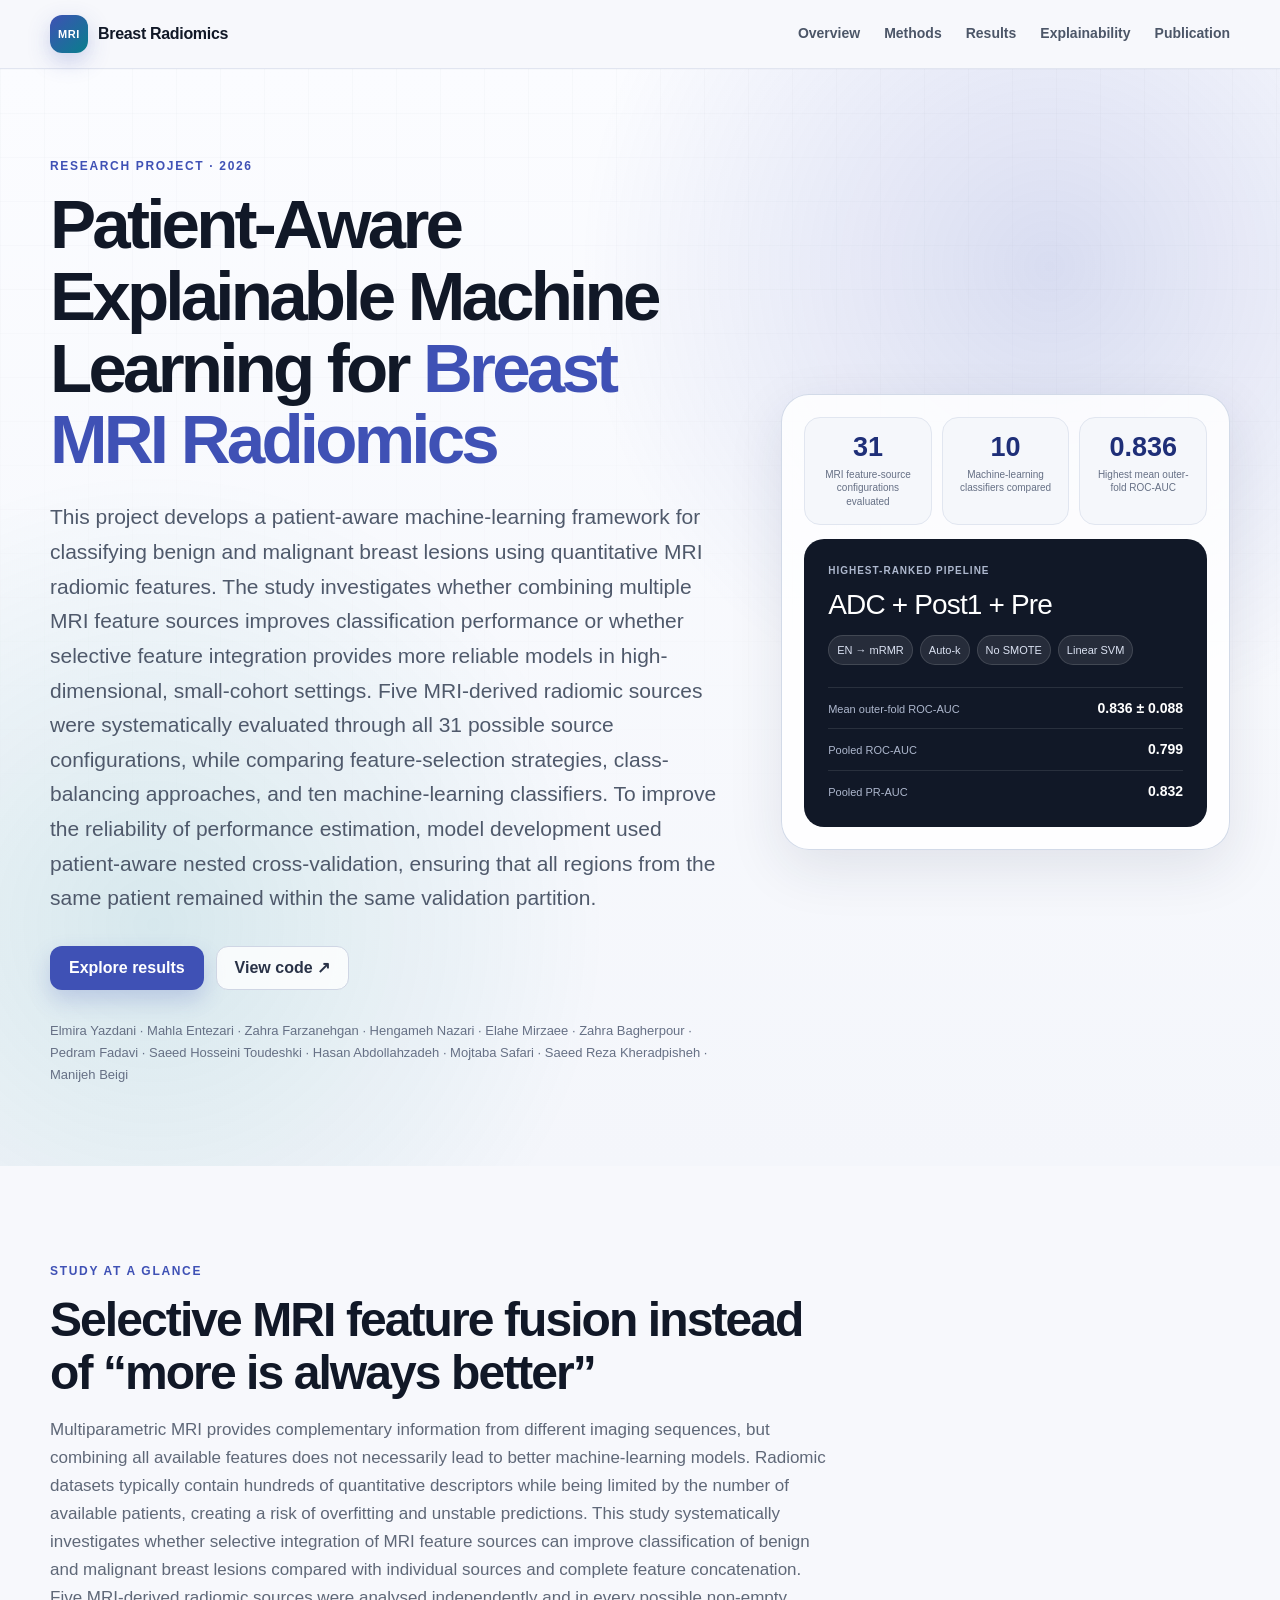
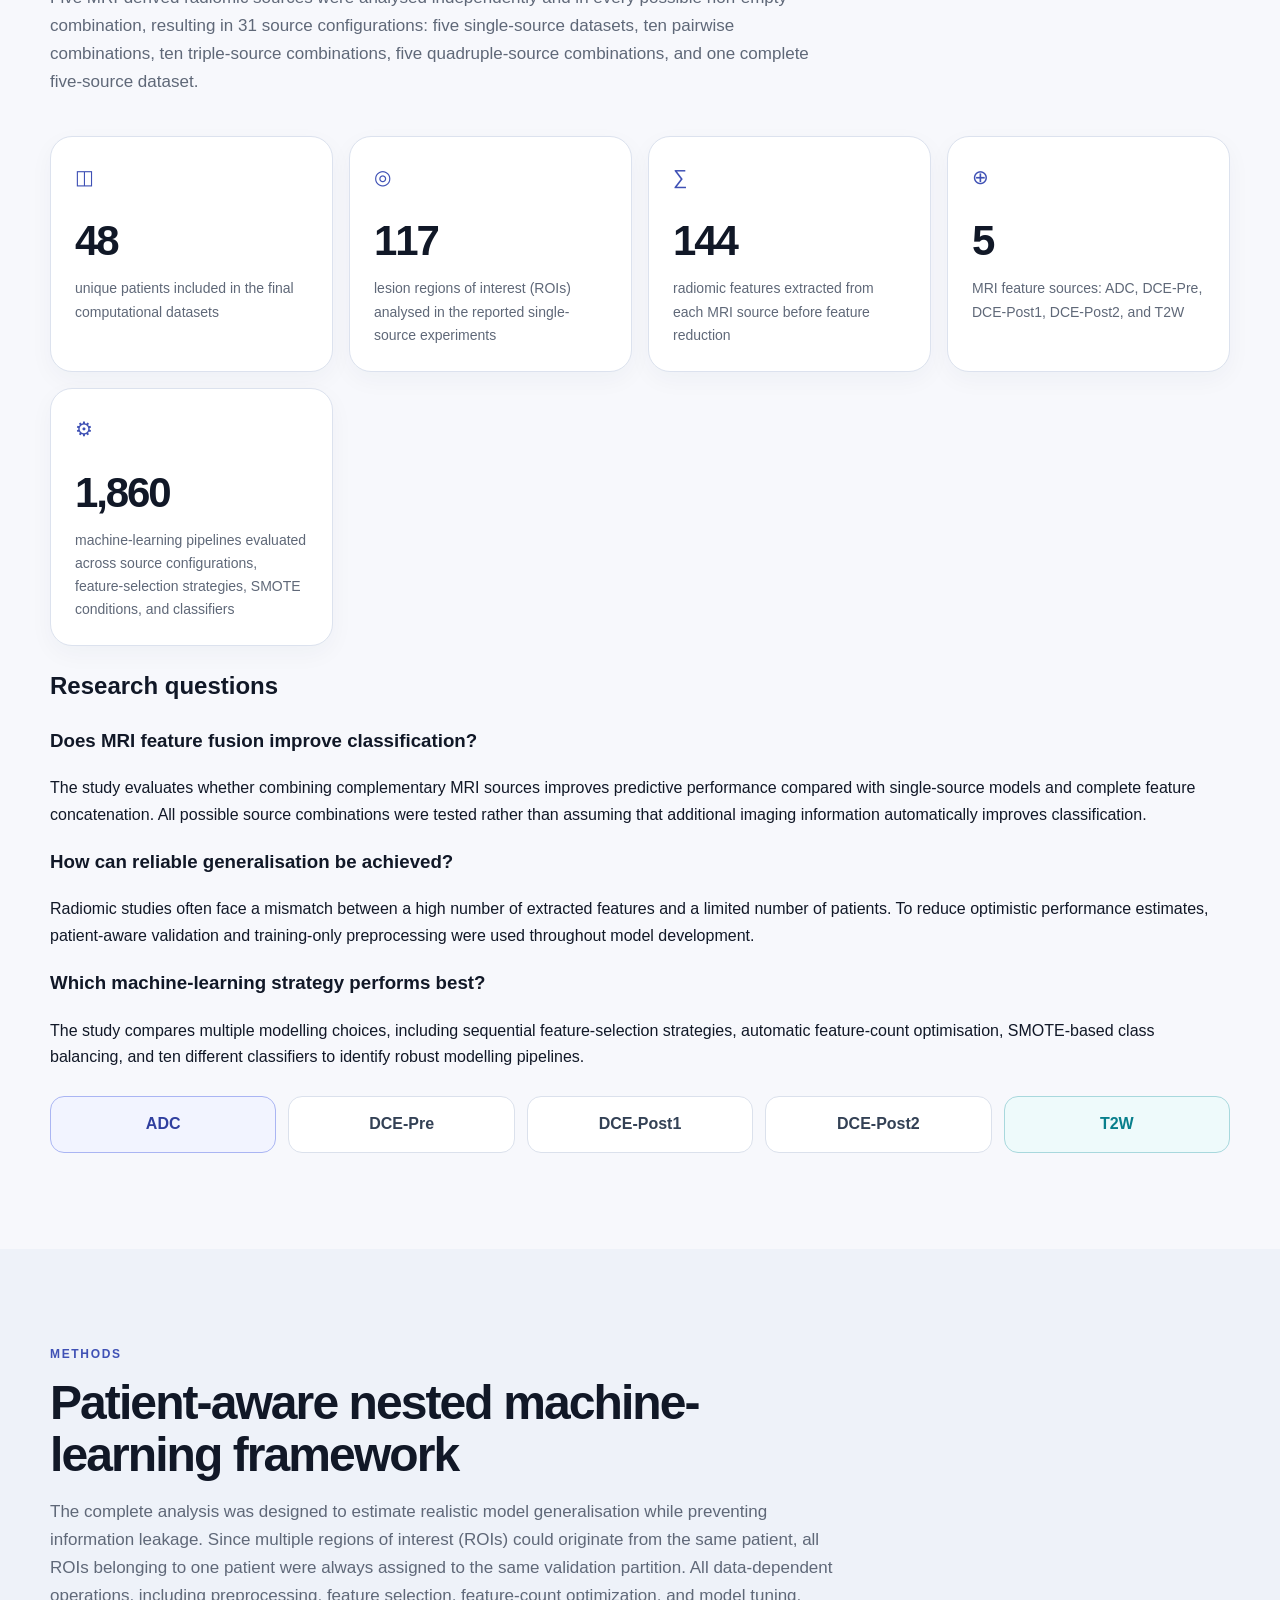
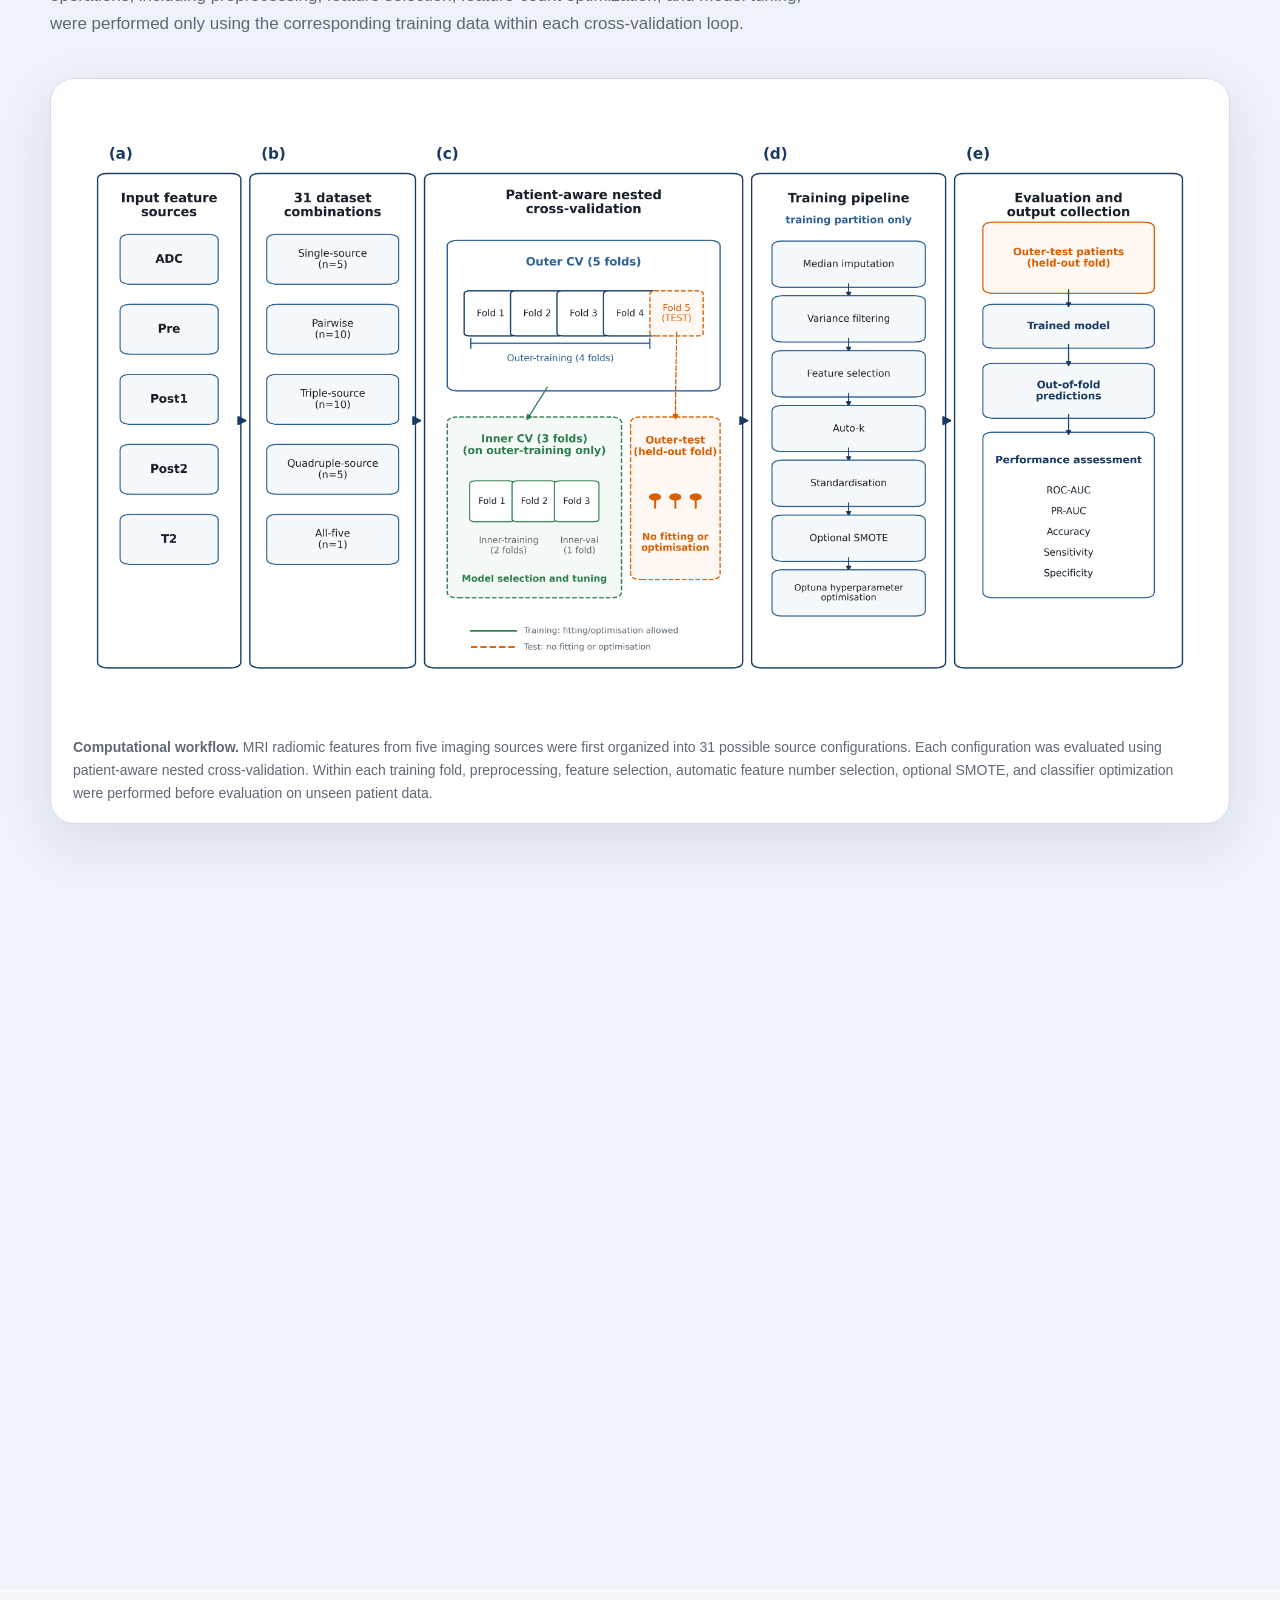
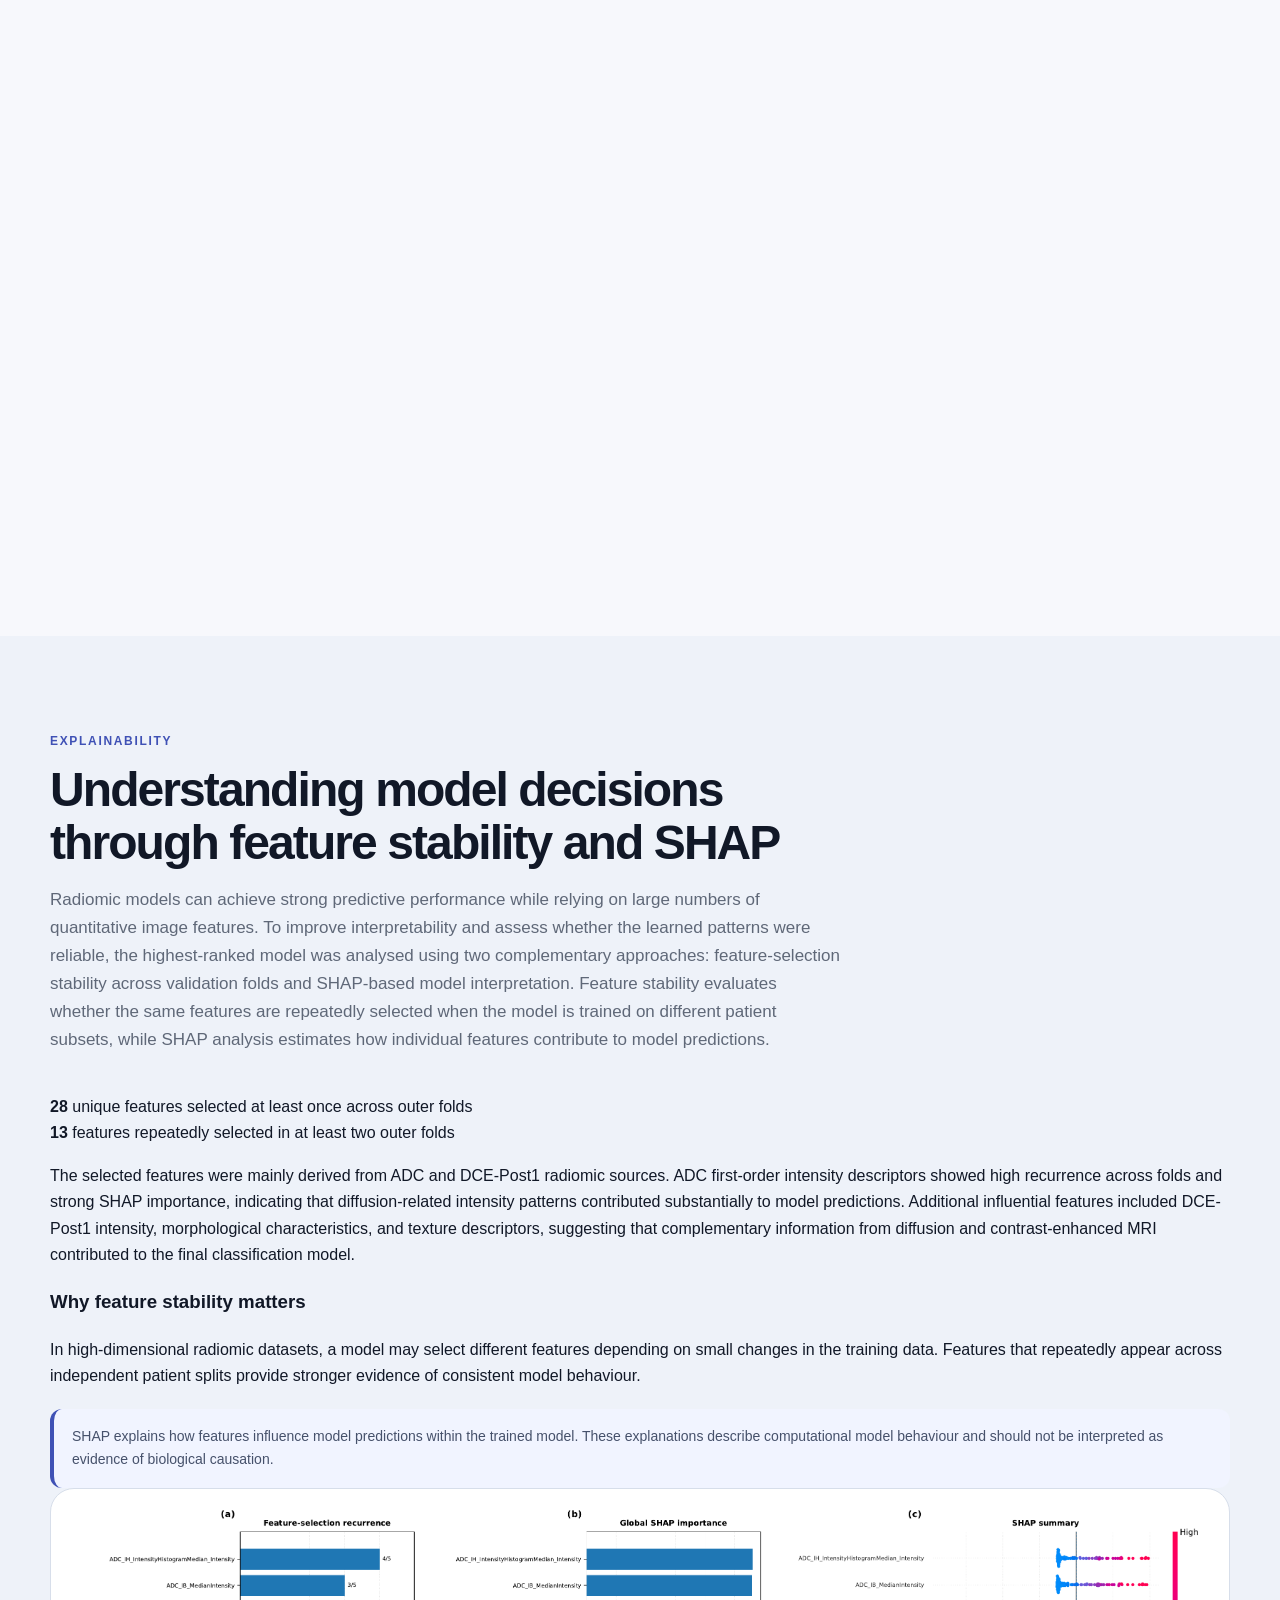
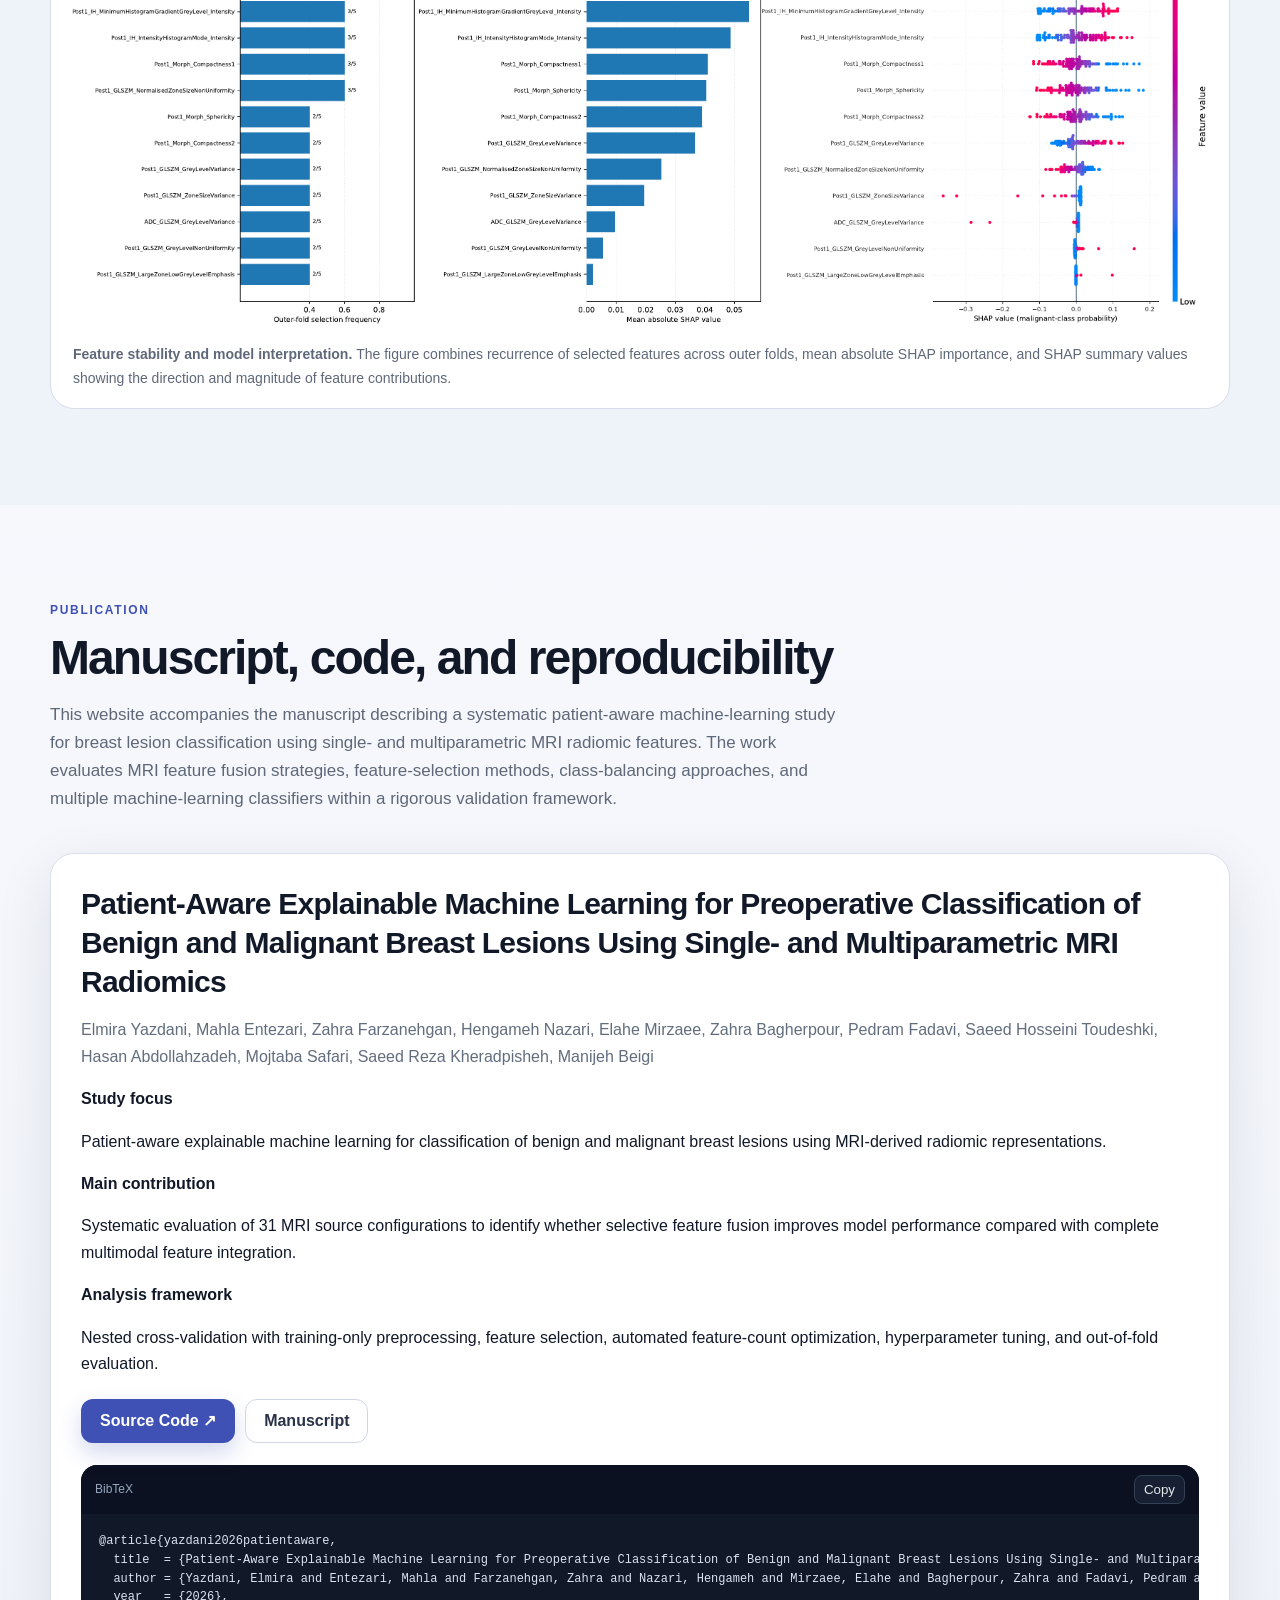
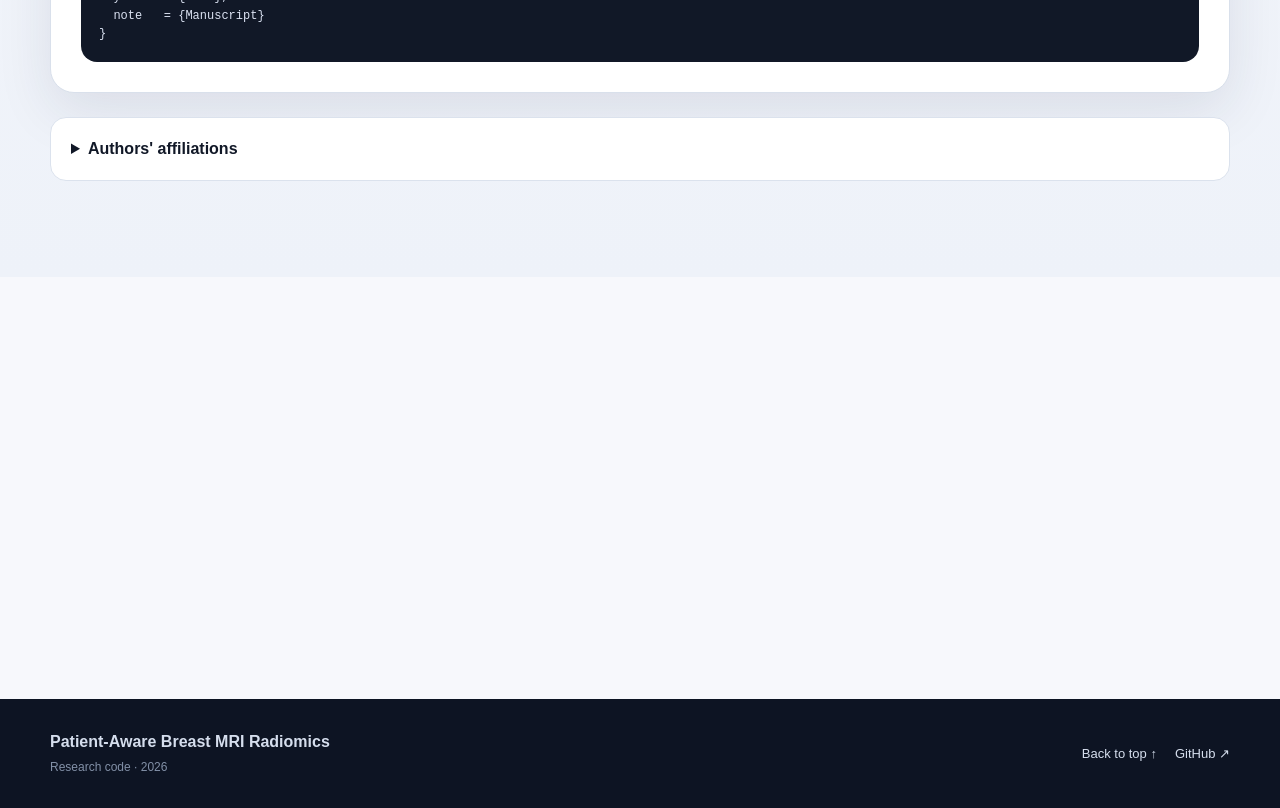
==== commit 3f879a85: "Project website updated" ====
--- a/docs/index.html
+++ b/docs/index.html
@@ -577,7 +577,7 @@
     <div class="figure-tabs reveal" role="tablist" aria-label="Result figures">
 
 
-      <button class="figure-tab"
+      <button class="figure-tab active"
       data-figure="oof"
       role="tab"
       aria-selected="true">
@@ -585,7 +585,7 @@
       </button>
 
 
-      <button class="figure-tab active"
+      <button class="figure-tab"
       data-figure="overall"
       role="tab"
       aria-selected="false">
@@ -616,7 +616,7 @@
 
     <div class="figure-stage reveal">
 
-      <figure class="result-figure" id="figure-oof">
+      <figure class="result-figure active" id="figure-oof">
 
         <img src="assets/best-model-oof.png"
         alt="Pooled ROC, precision-recall, confusion matrix and calibration plots for the best model"
@@ -643,7 +643,7 @@
 
 
 
-      <figure class="result-figure active" id="figure-overall">
+      <figure class="result-figure" id="figure-overall">
 
         <img src="assets/overall-performance.png"
         alt="Classification performance across 31 MRI radiomic source configurations"
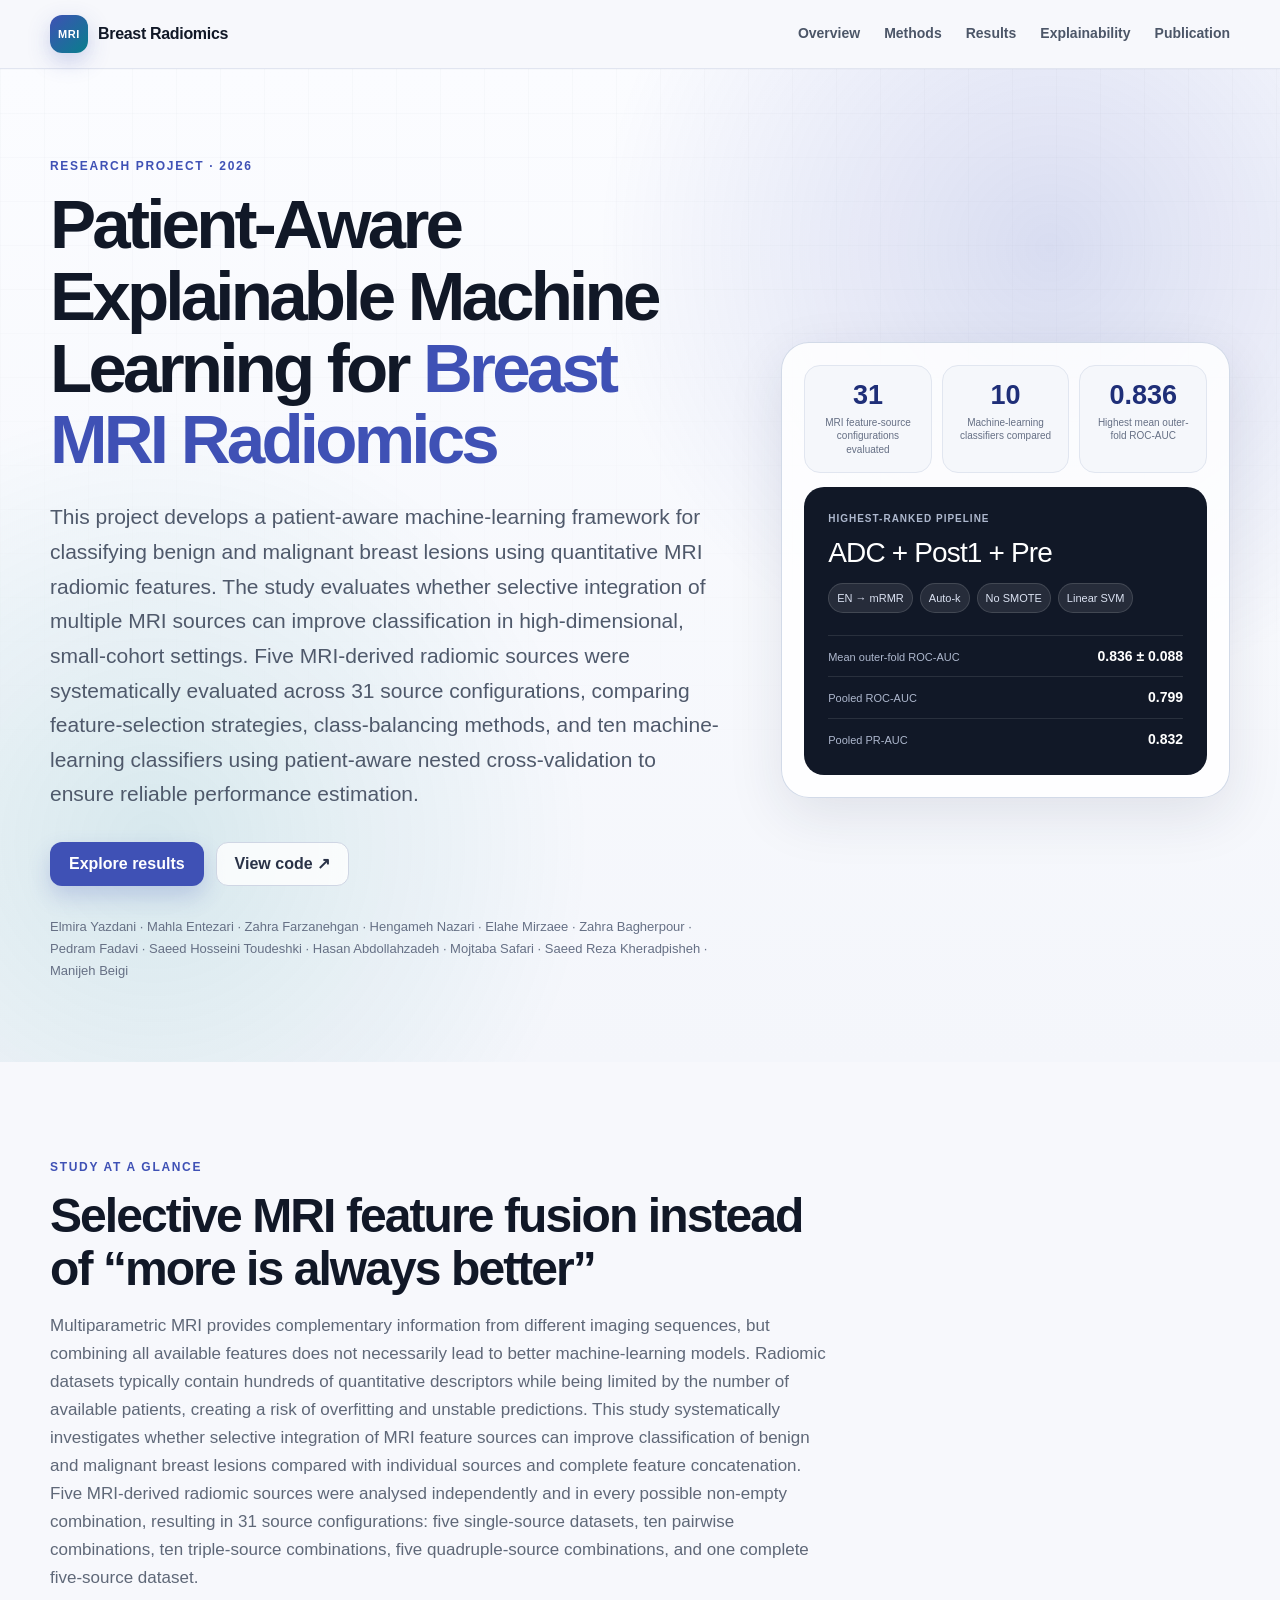
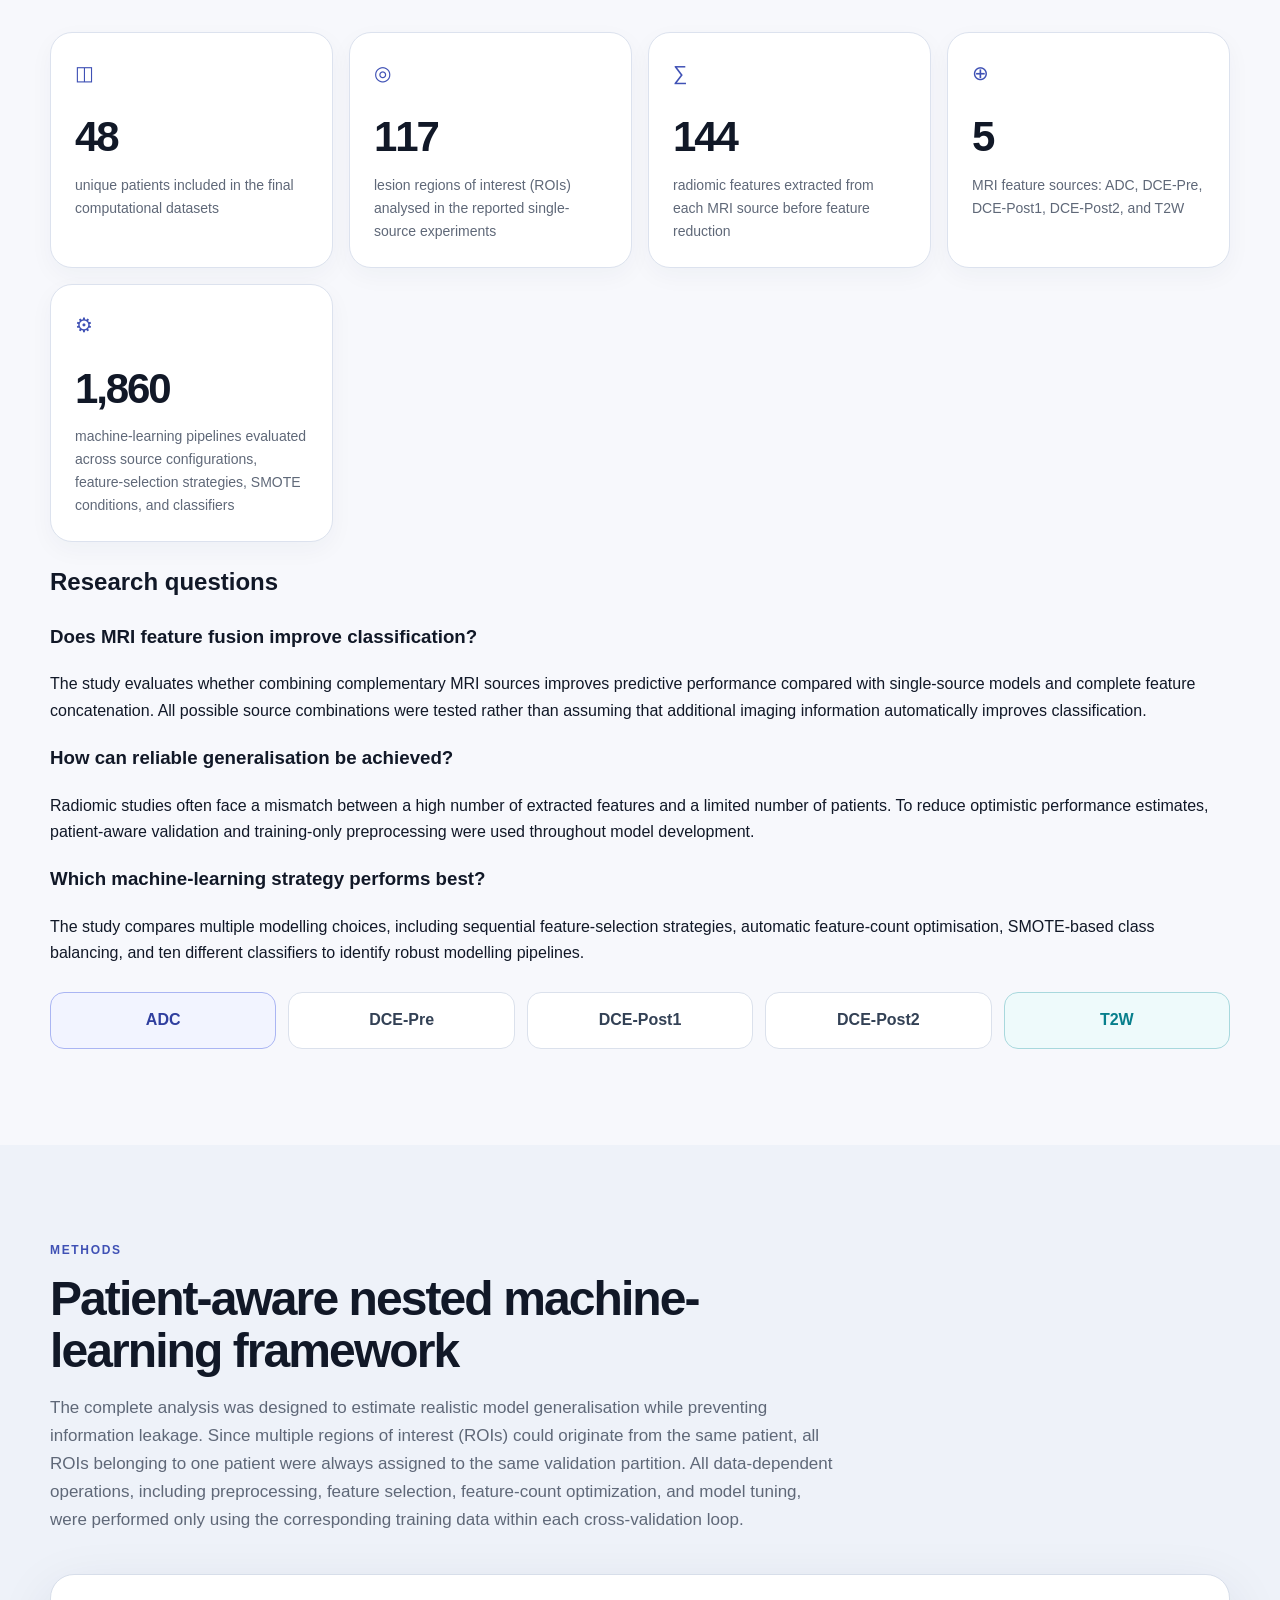
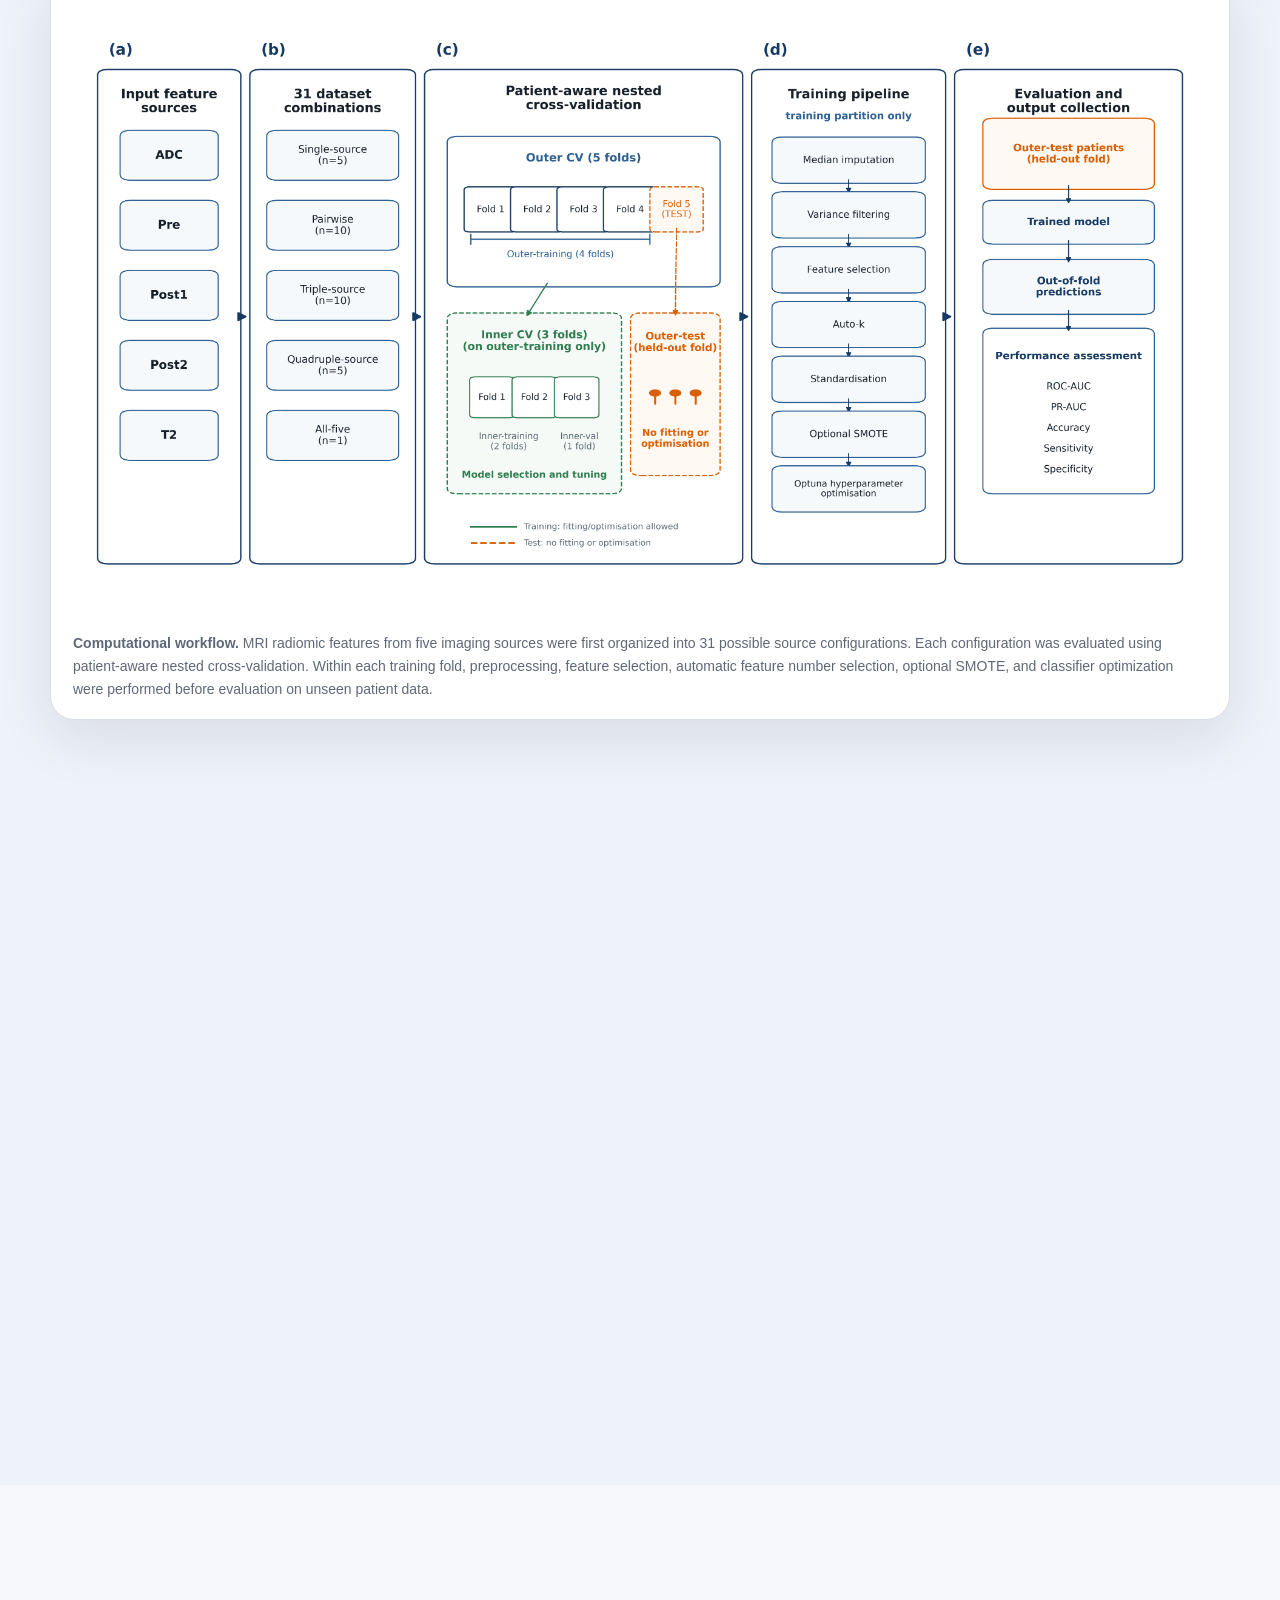
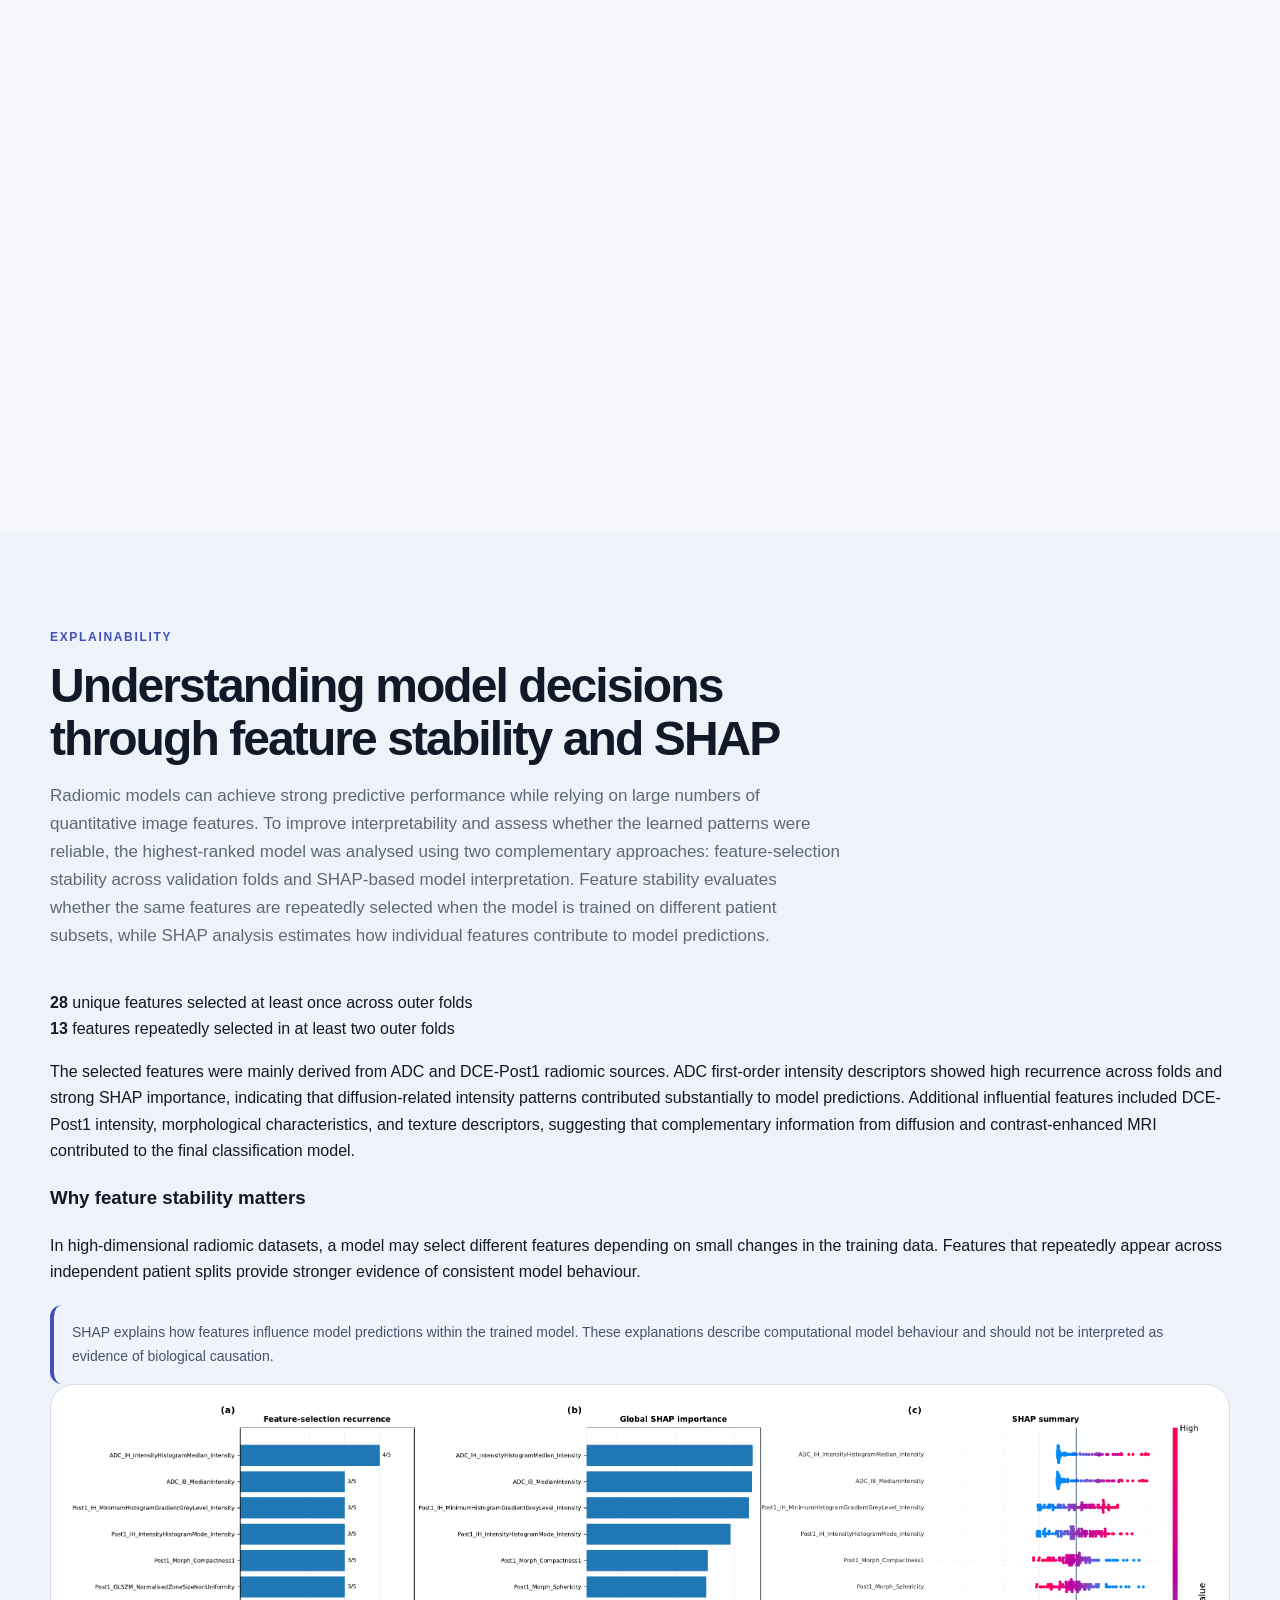
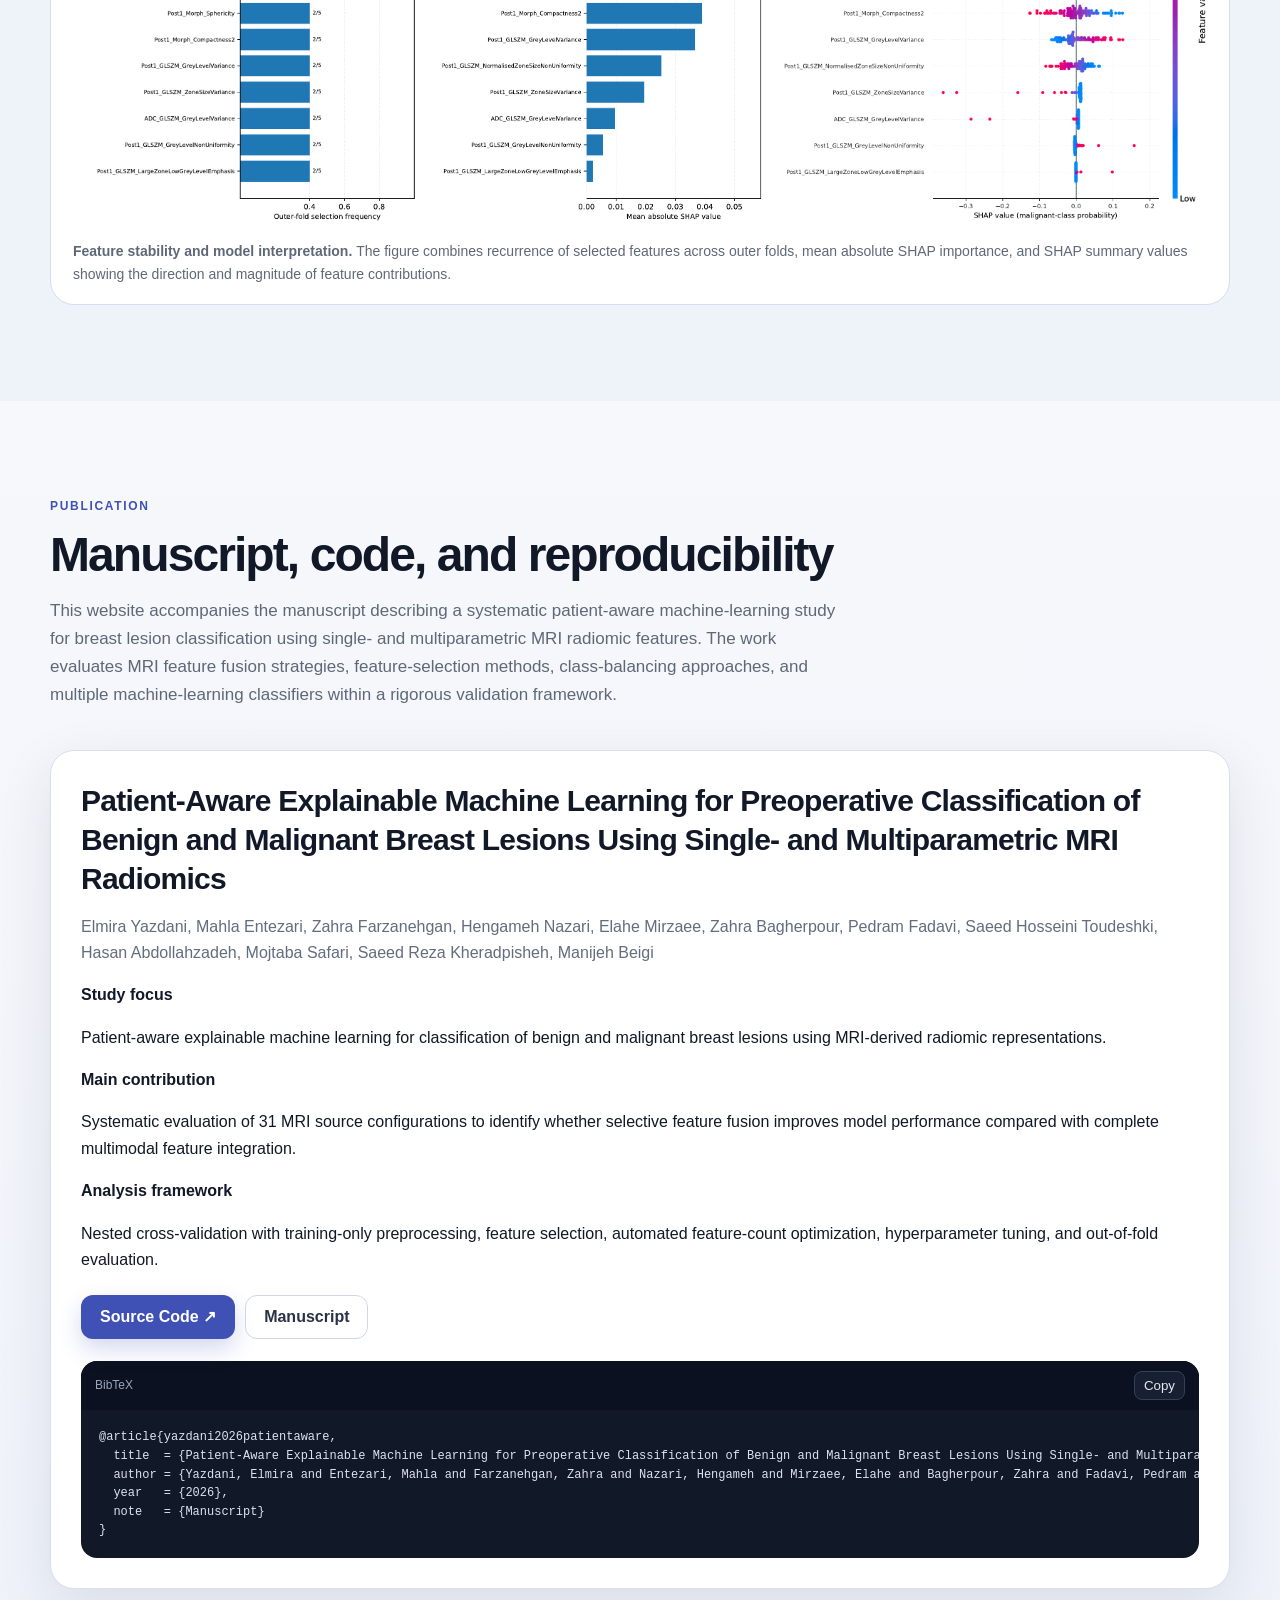
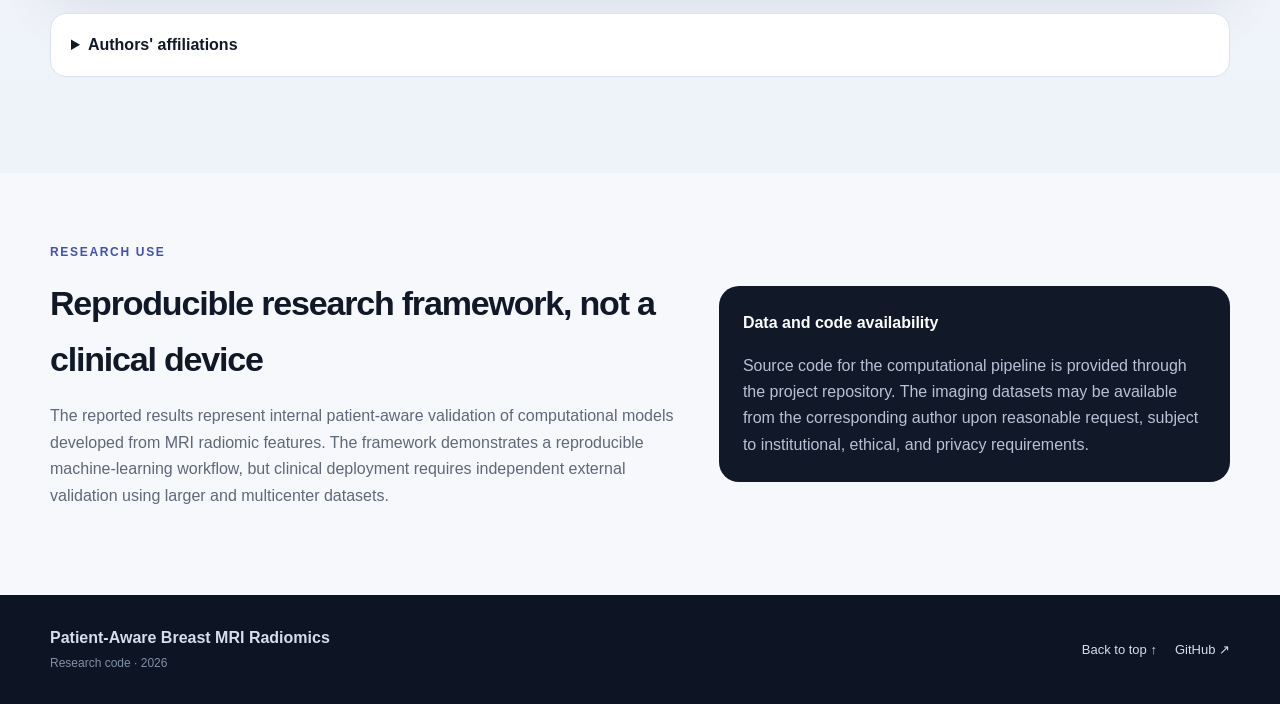
==== commit a77d54ae: "Project website updated" ====
--- a/docs/index.html
+++ b/docs/index.html
@@ -42,17 +42,15 @@
           <p class="hero-lead">
           This project develops a patient-aware machine-learning framework for
           classifying benign and malignant breast lesions using quantitative MRI
-          radiomic features. The study investigates whether combining multiple MRI
-          feature sources improves classification performance or whether selective
-          feature integration provides more reliable models in high-dimensional,
+          radiomic features. The study evaluates whether selective integration of
+          multiple MRI sources can improve classification in high-dimensional,
           small-cohort settings.
 
-          Five MRI-derived radiomic sources were systematically evaluated through all
-          31 possible source configurations, while comparing feature-selection
-          strategies, class-balancing approaches, and ten machine-learning classifiers.
-          To improve the reliability of performance estimation, model development used
-          patient-aware nested cross-validation, ensuring that all regions from the
-          same patient remained within the same validation partition.
+          Five MRI-derived radiomic sources were systematically evaluated across
+          31 source configurations, comparing feature-selection strategies,
+          class-balancing methods, and ten machine-learning classifiers using
+          patient-aware nested cross-validation to ensure reliable performance
+          estimation.
           </p>
           <div class="hero-actions">
             <a class="button primary" href="#results">Explore results</a>
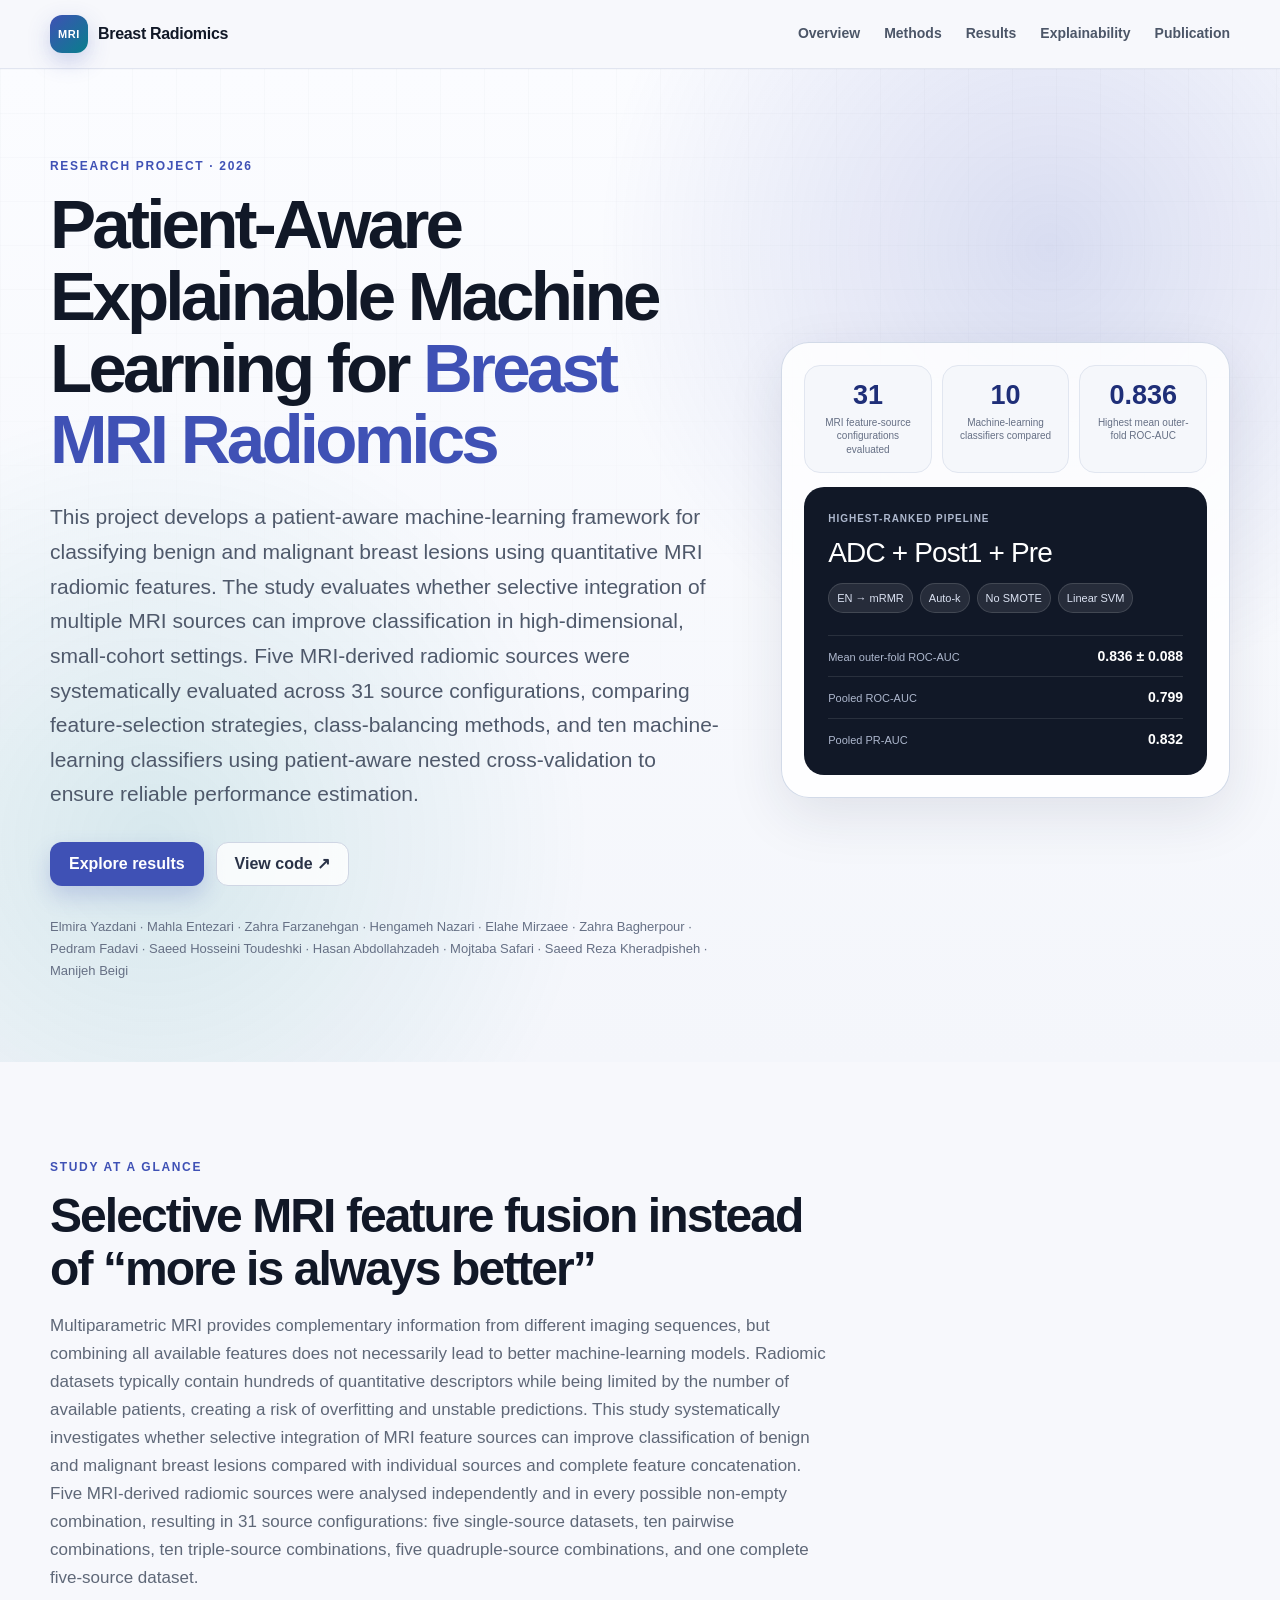
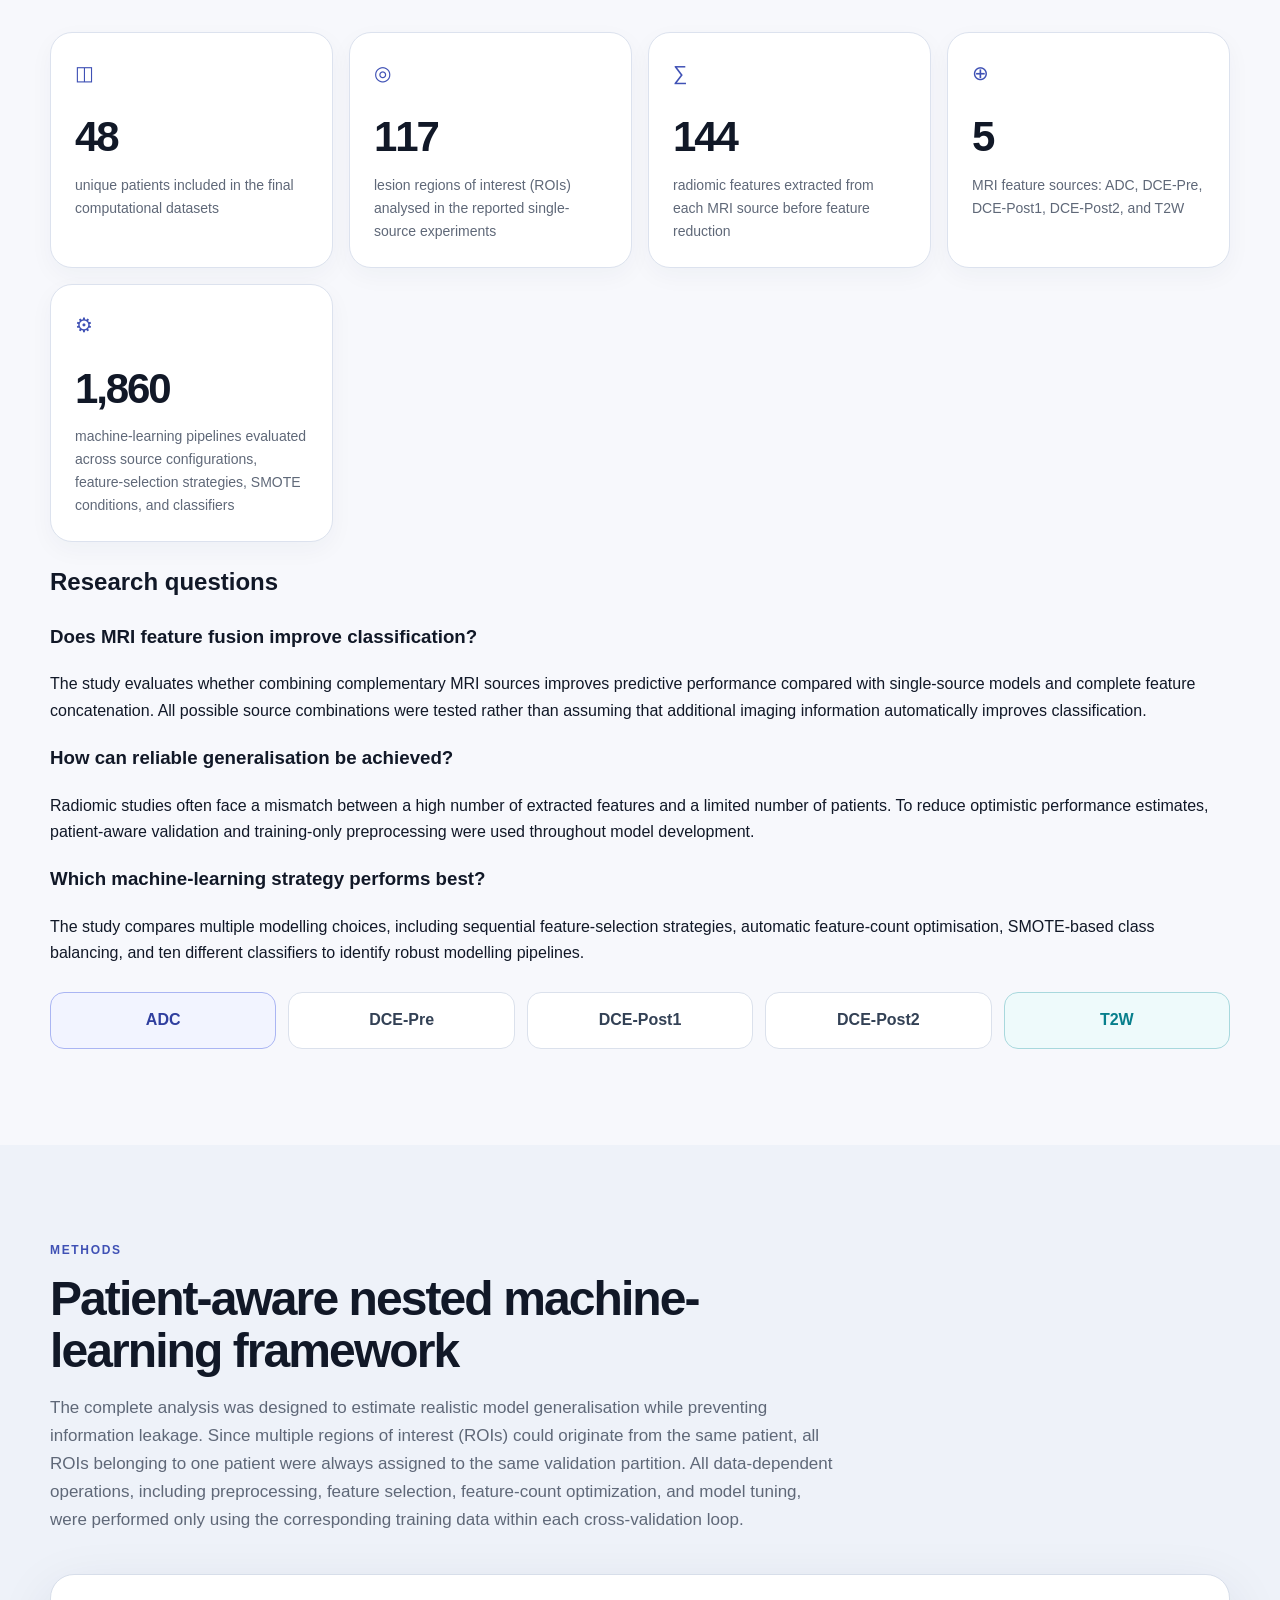
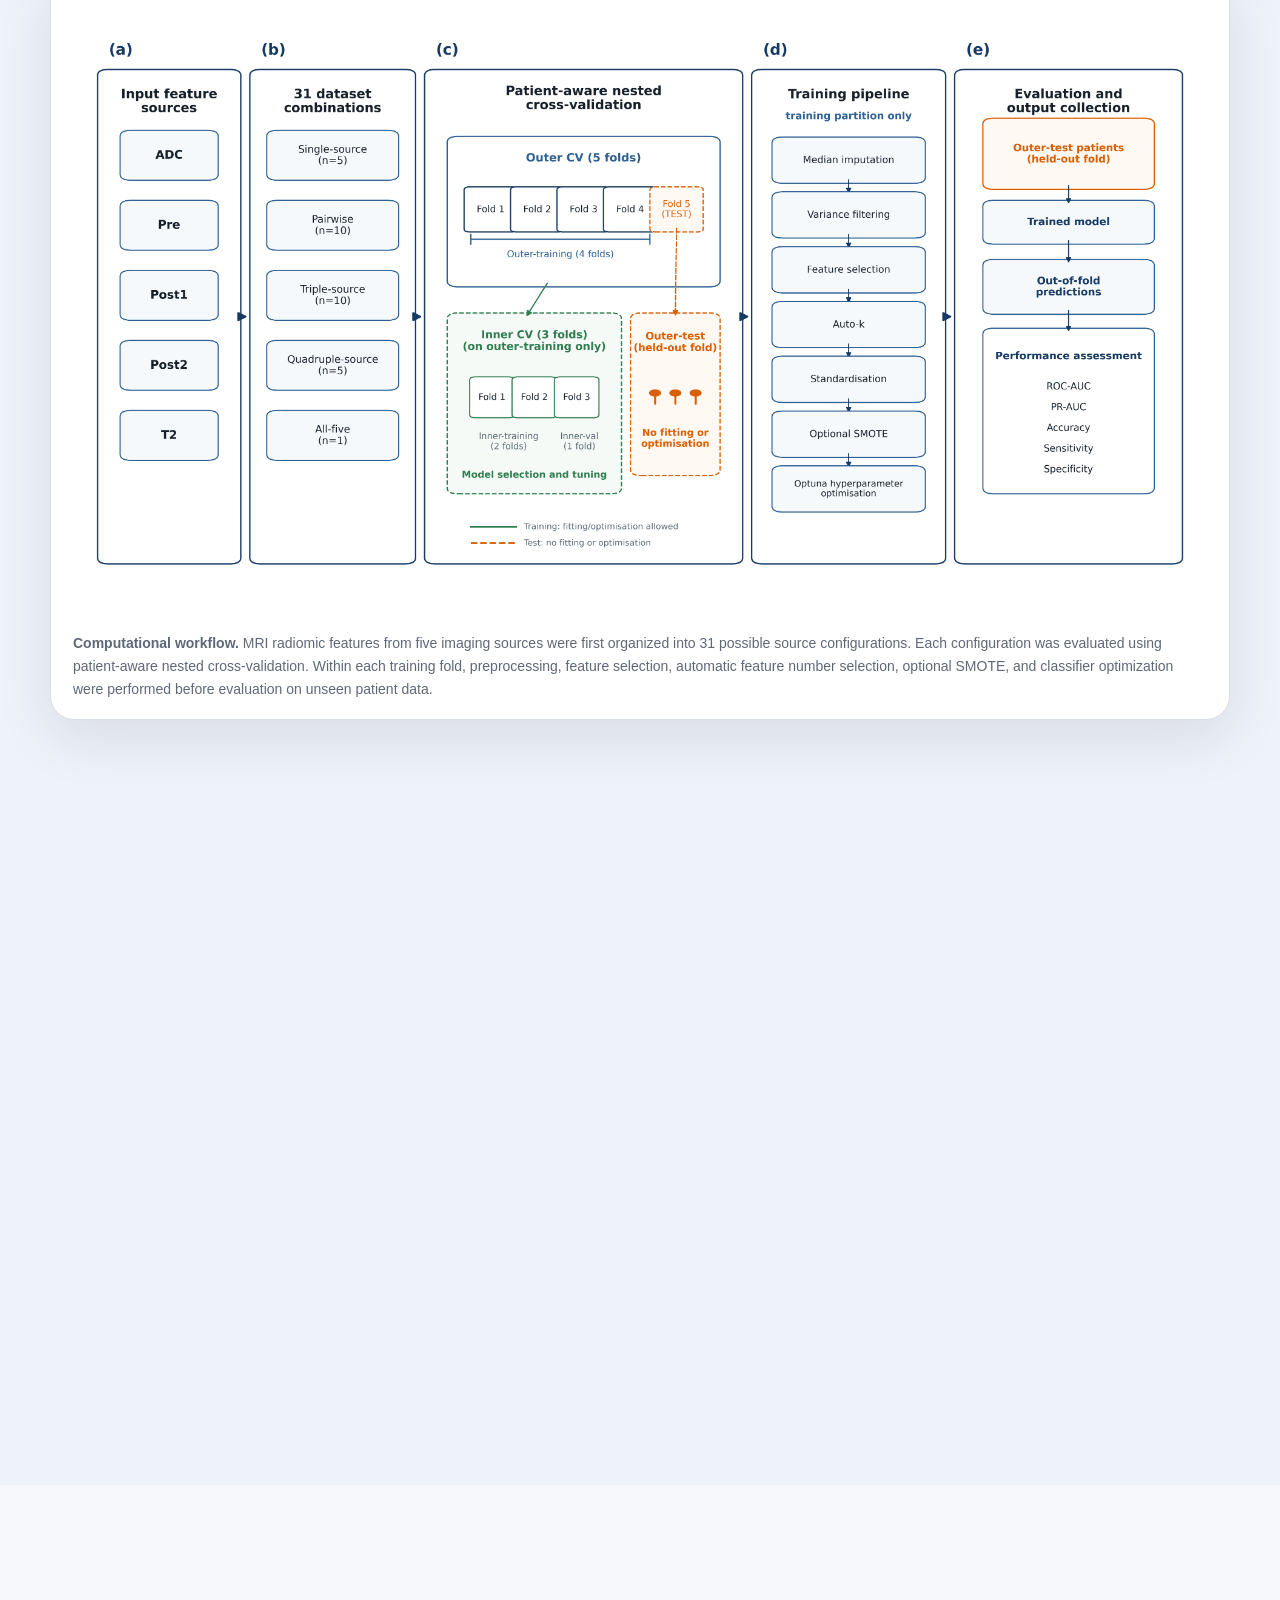
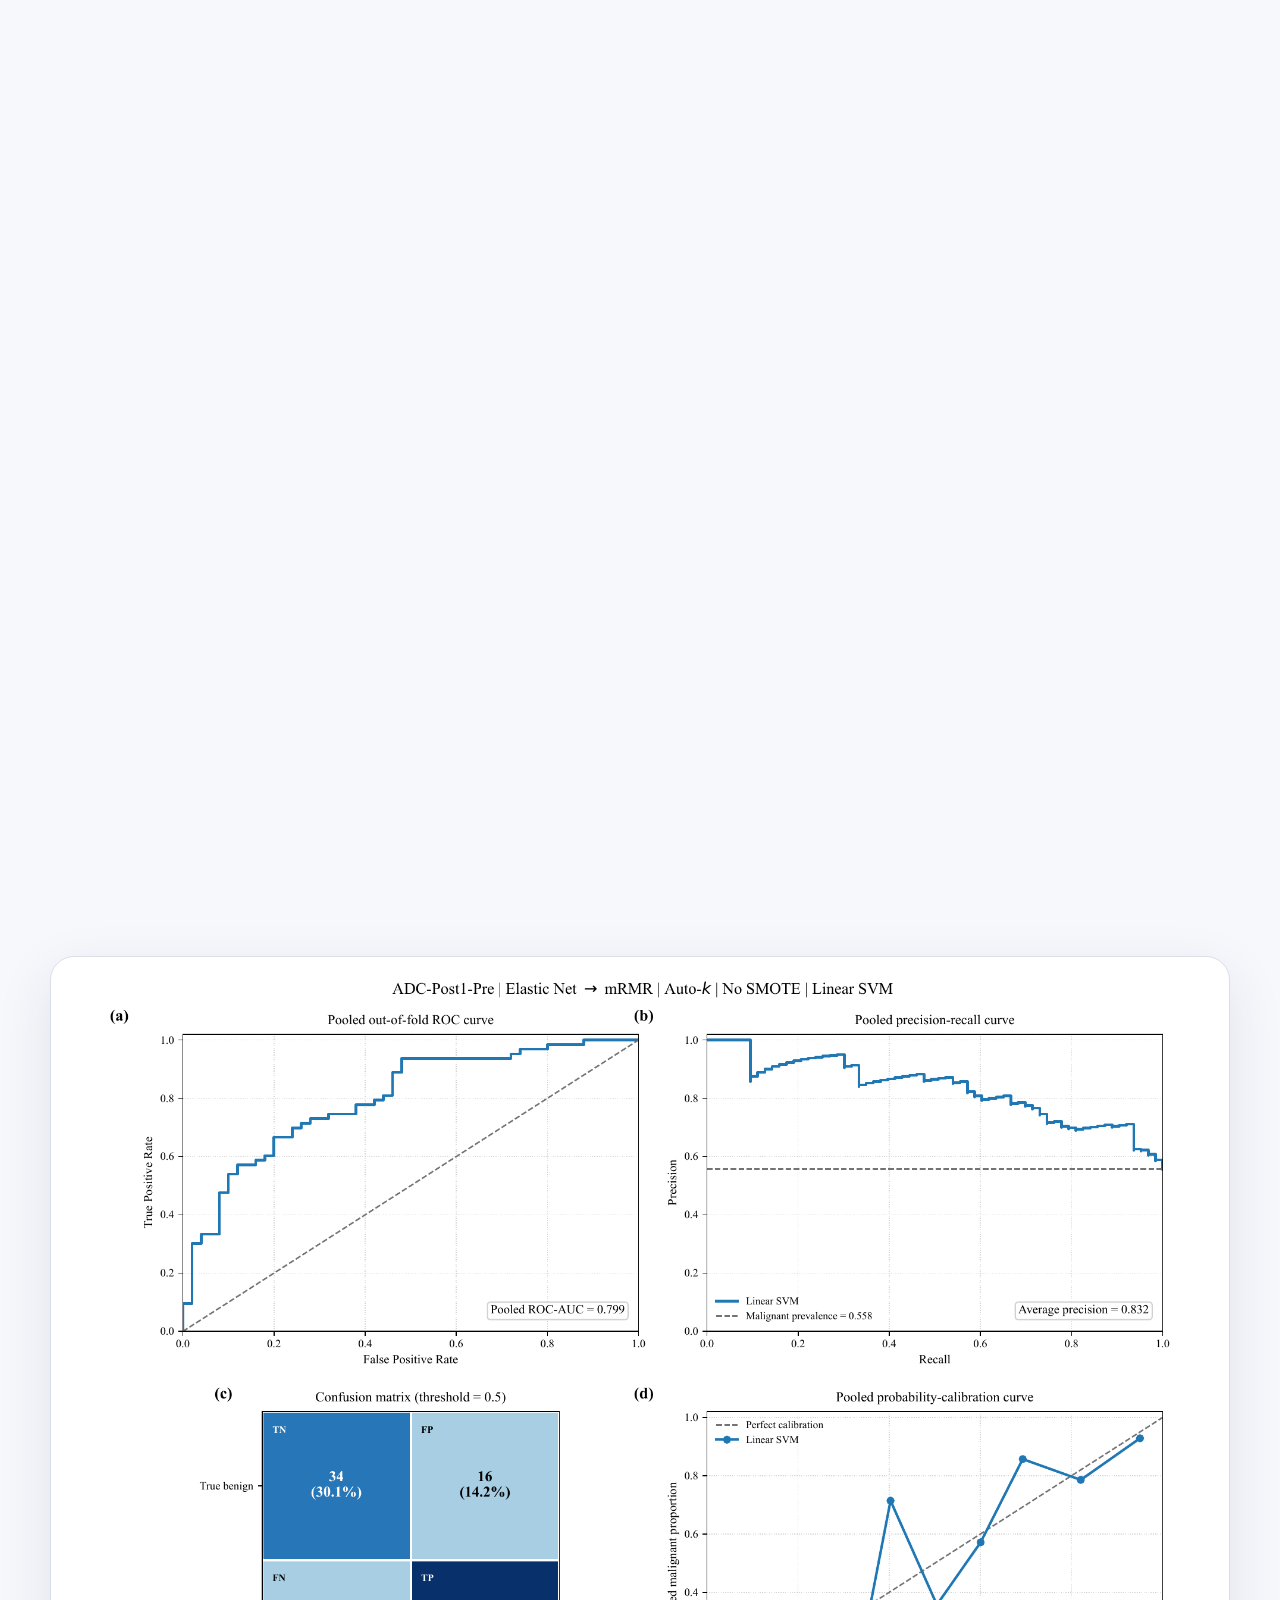
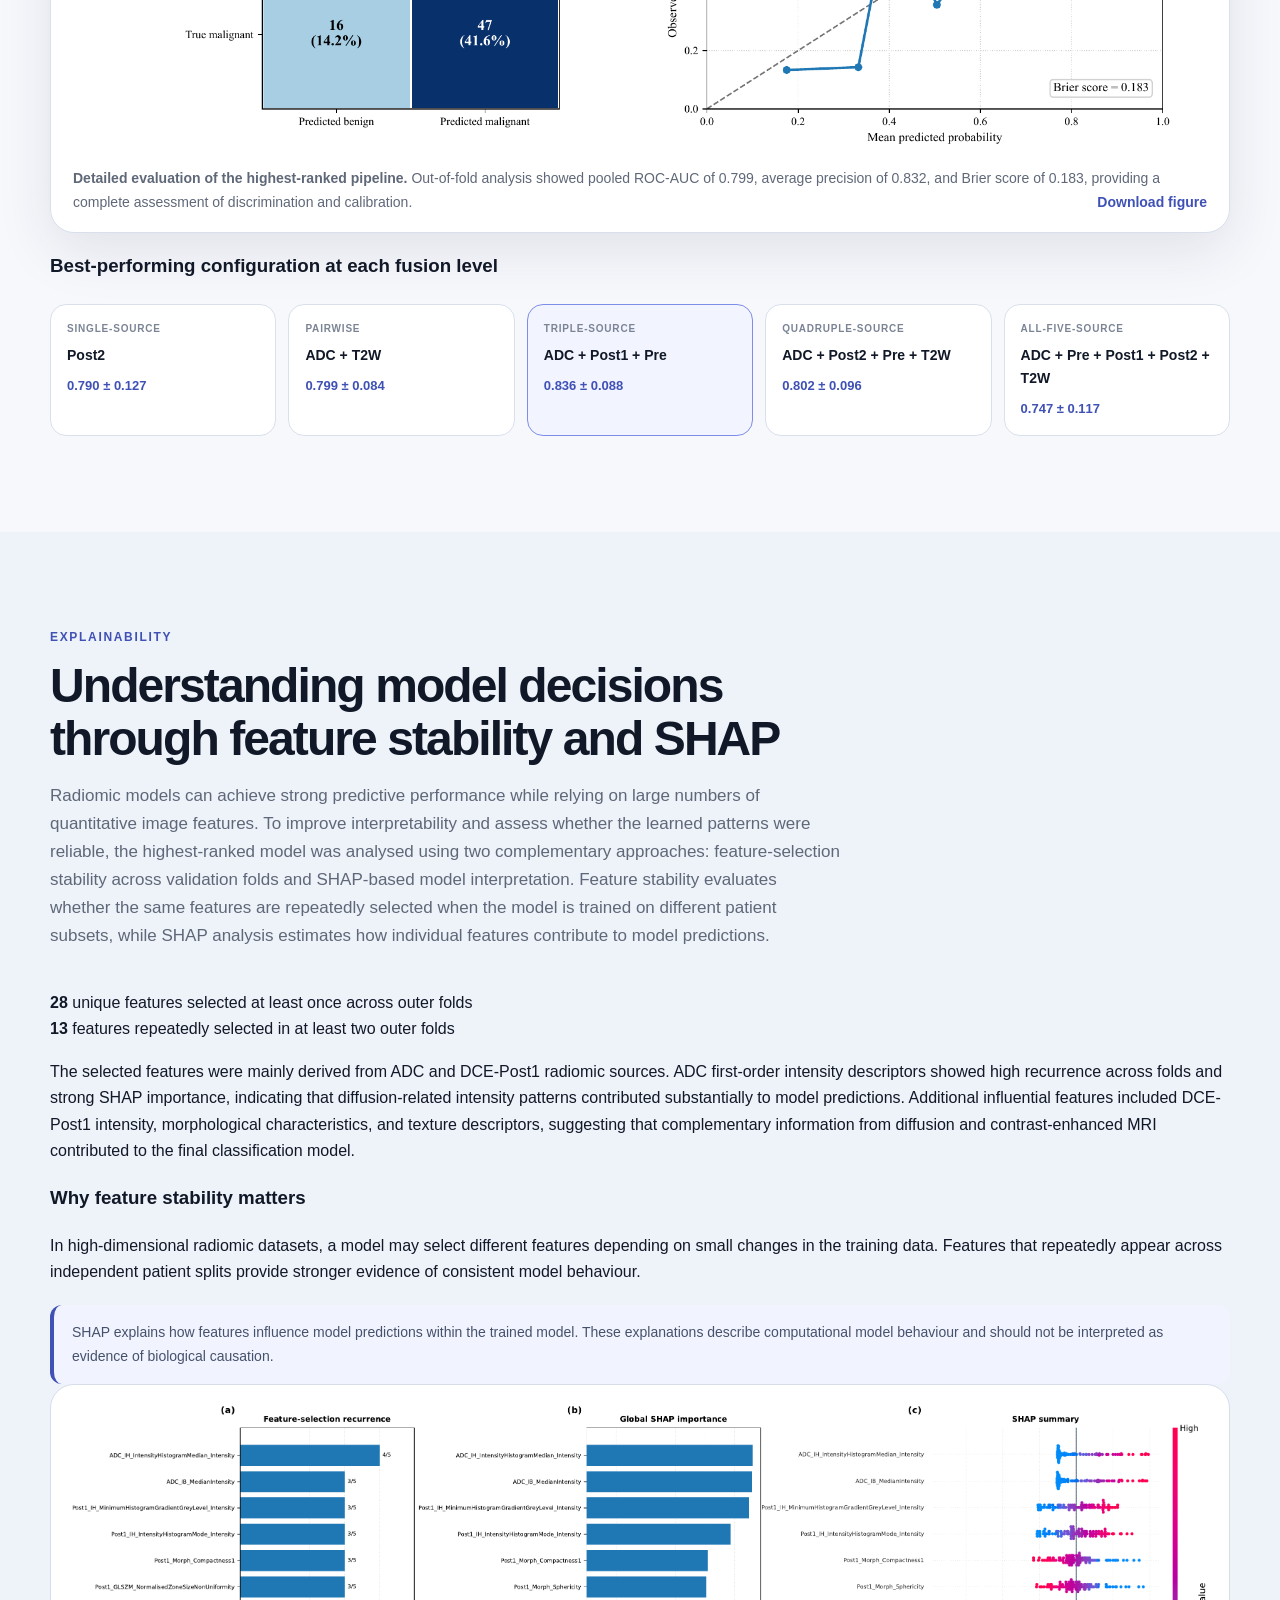
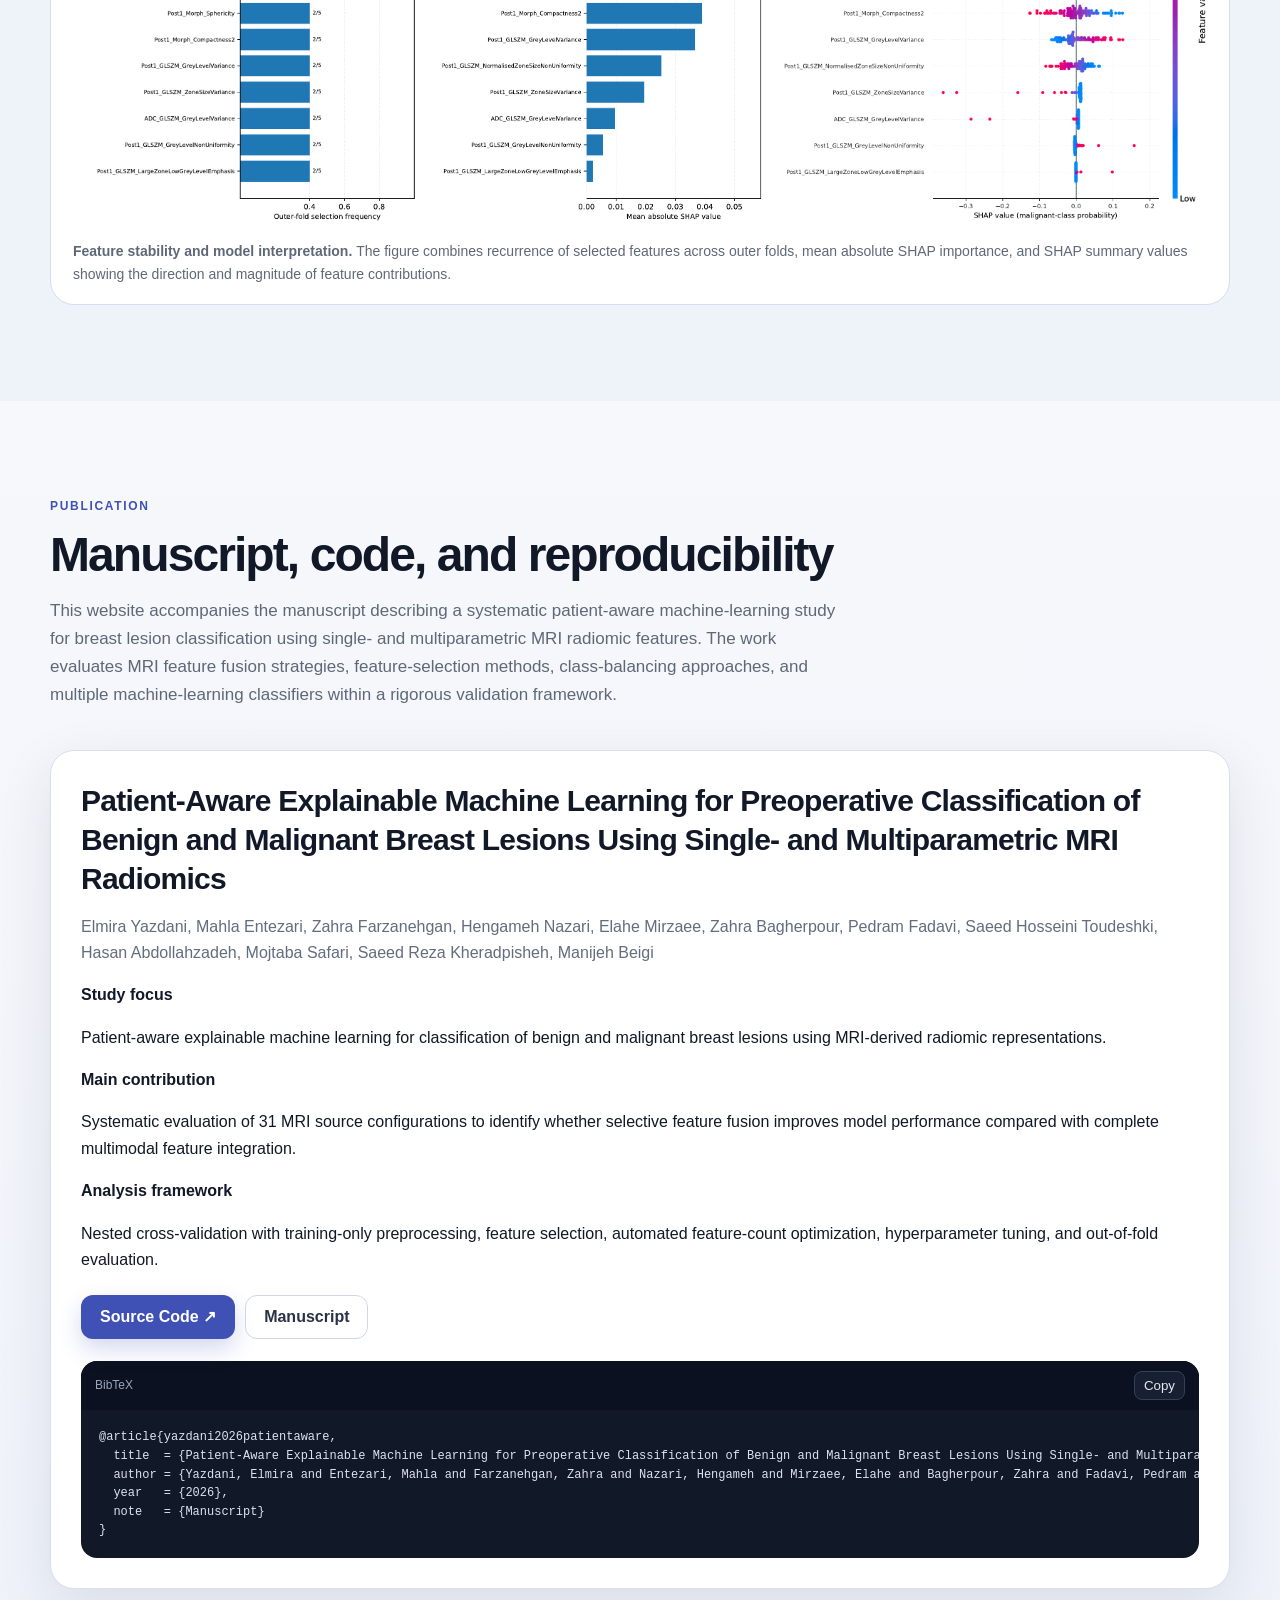
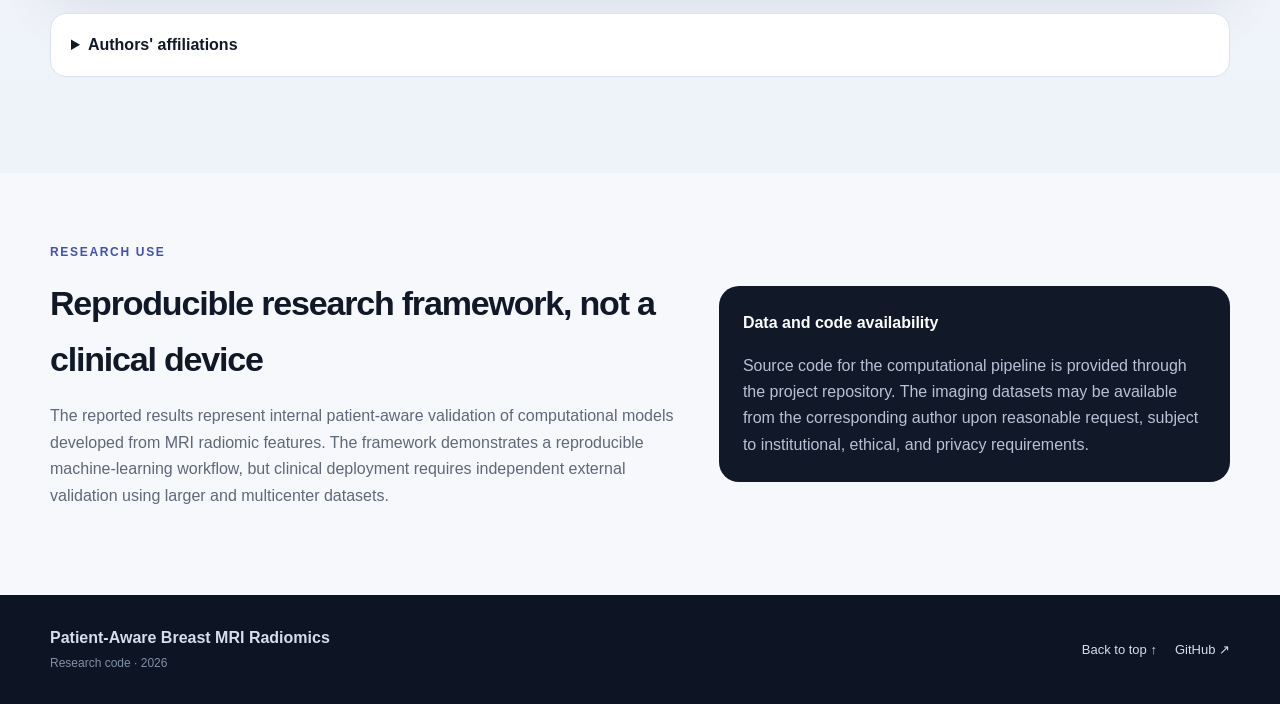
==== commit 58823fa5: "Project website updated" ====
--- a/docs/index.html
+++ b/docs/index.html
@@ -52,6 +52,7 @@
           patient-aware nested cross-validation to ensure reliable performance
           estimation.
           </p>
+          
           <div class="hero-actions">
             <a class="button primary" href="#results">Explore results</a>
             <a class="button secondary config-github" href="https://github.com/En-Mah/ML-Based-Classification-of-Benign-and-Malignant-Breast-Lesions-Using-Radiomic-Features-from-MRI-Data" target="_blank" rel="noreferrer">View code ↗</a>
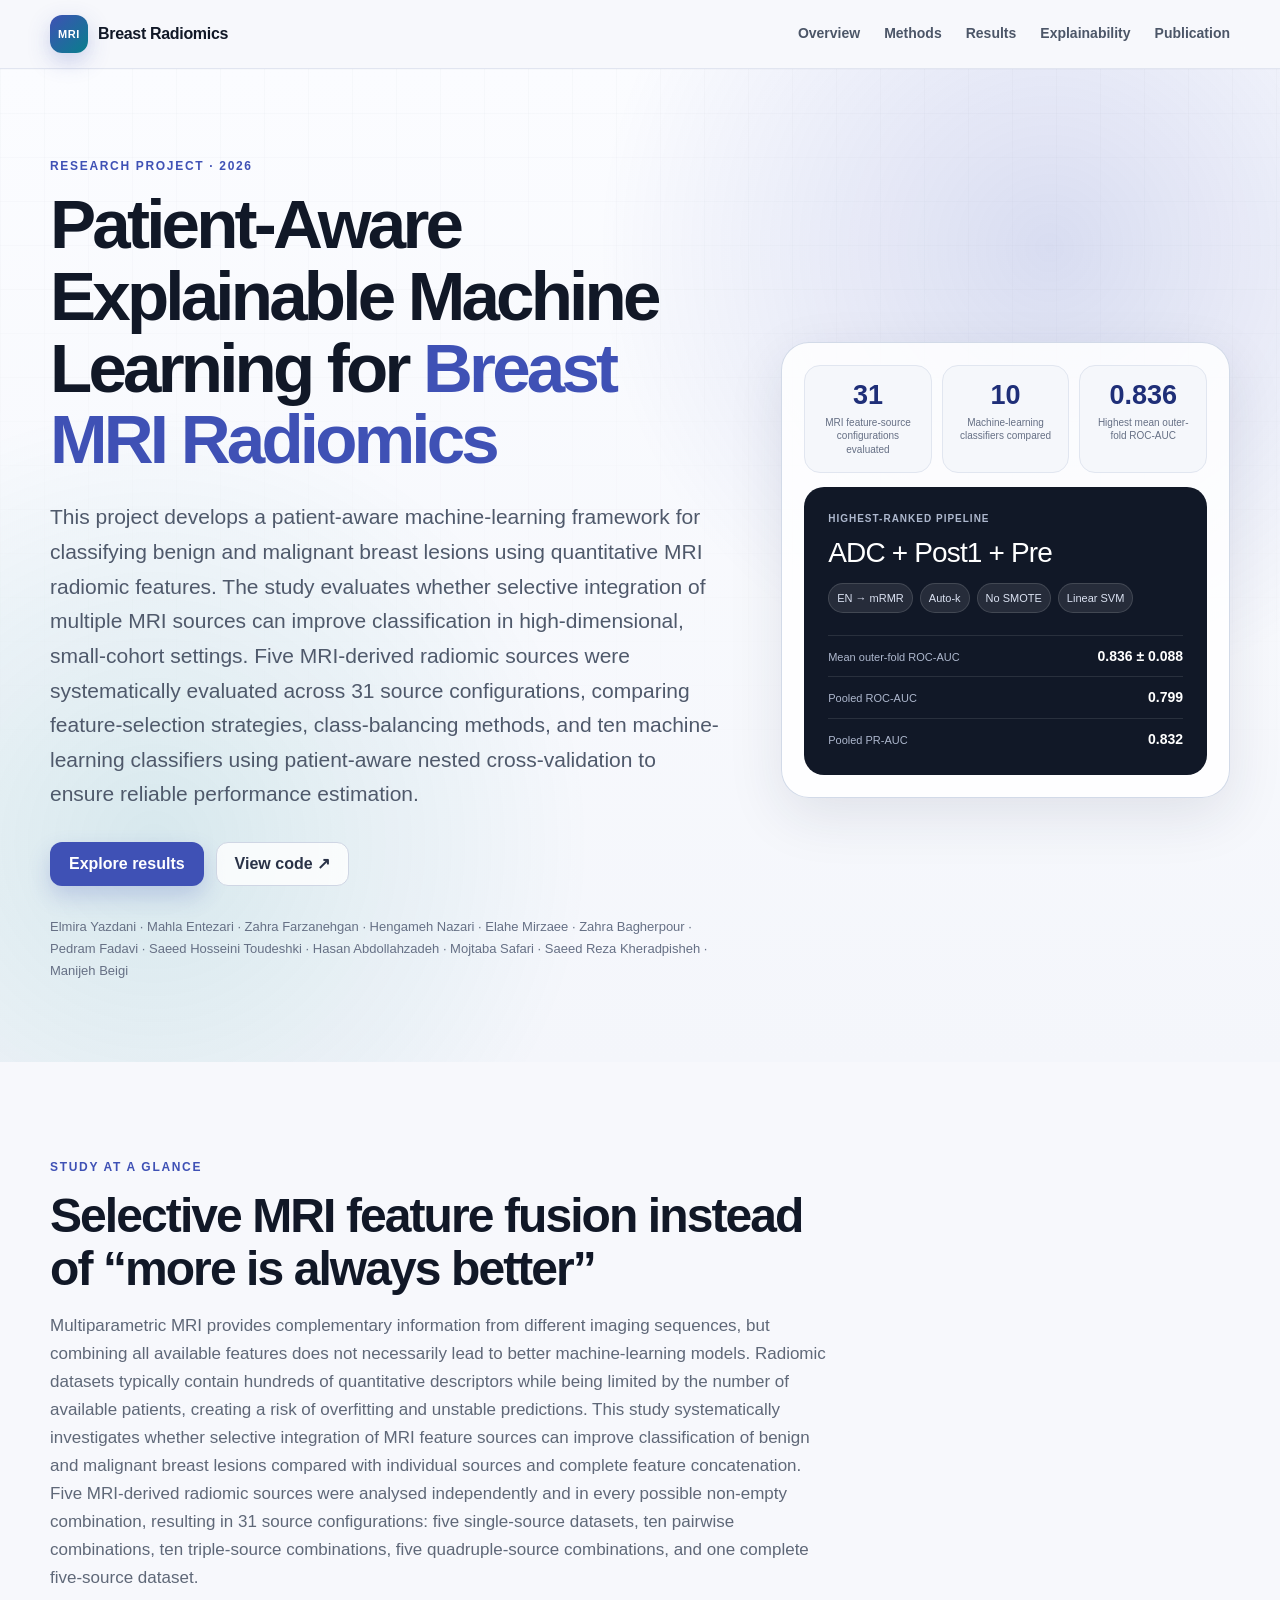
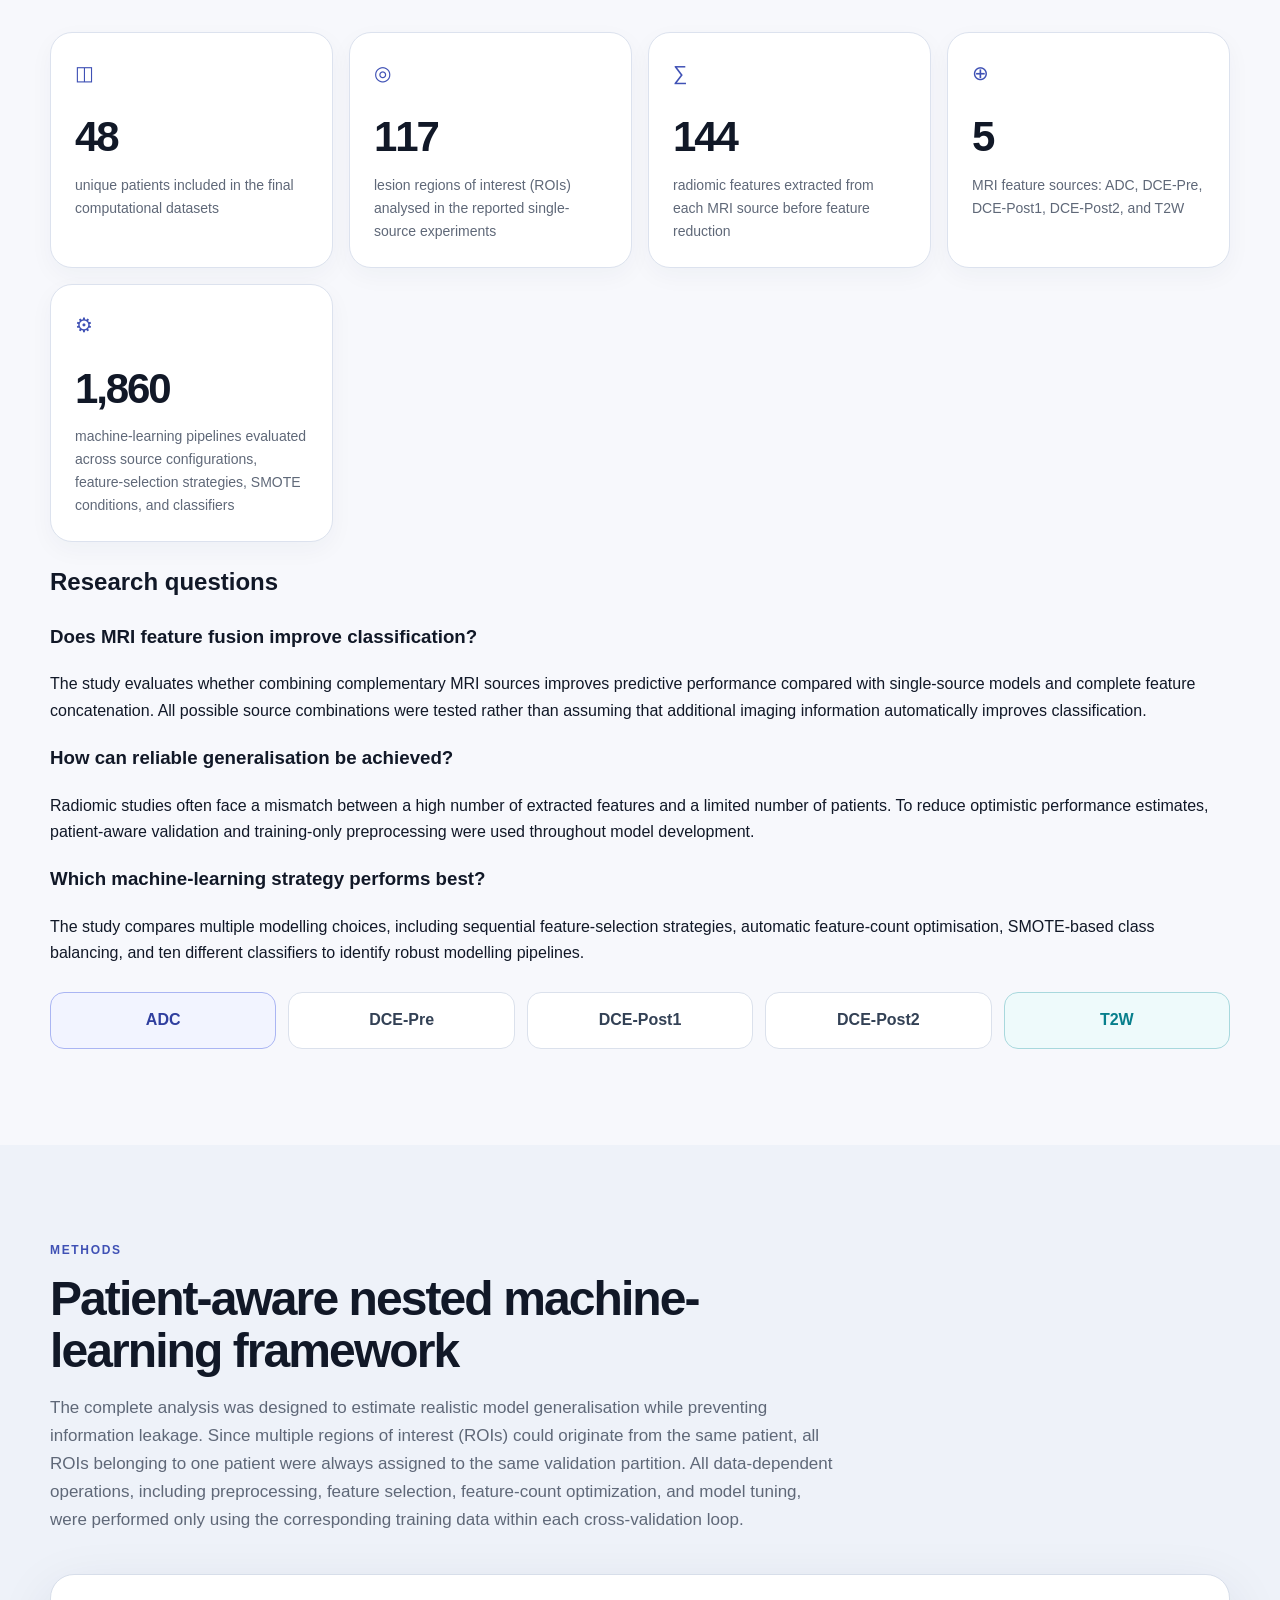
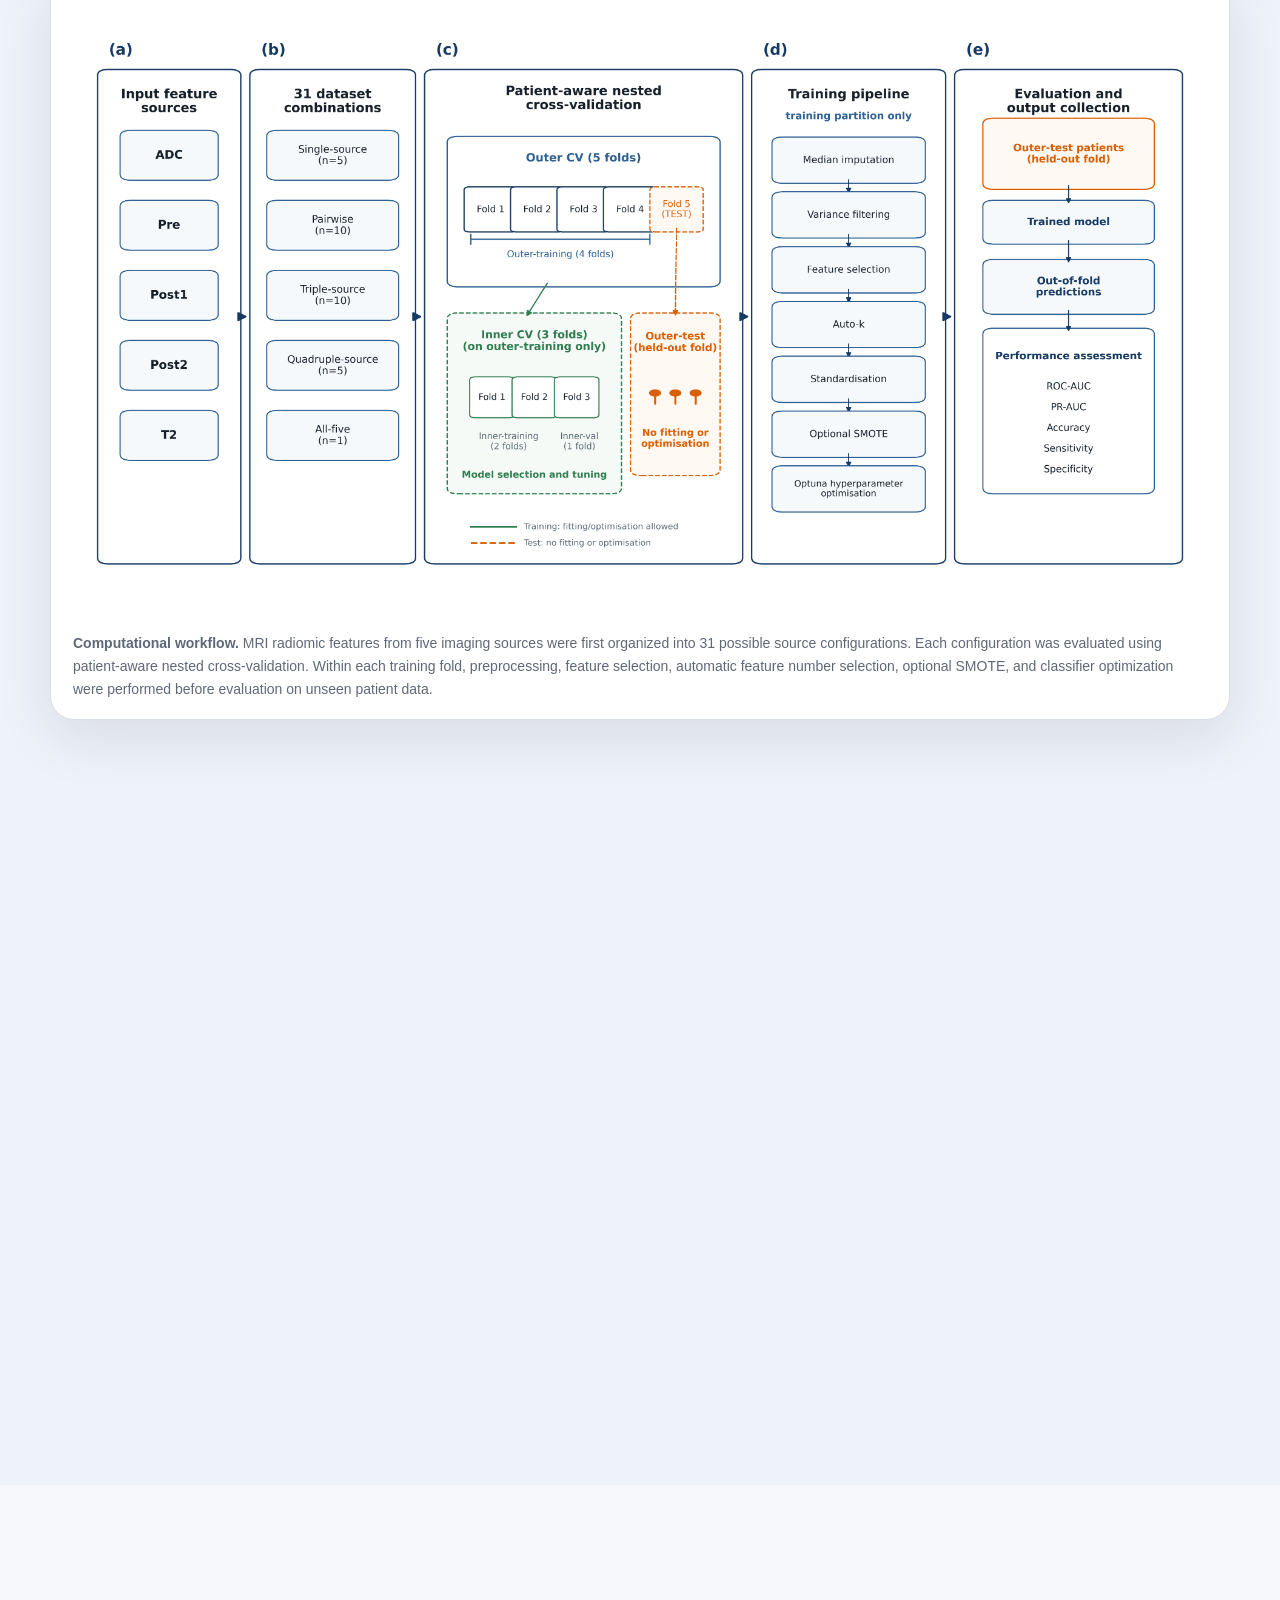
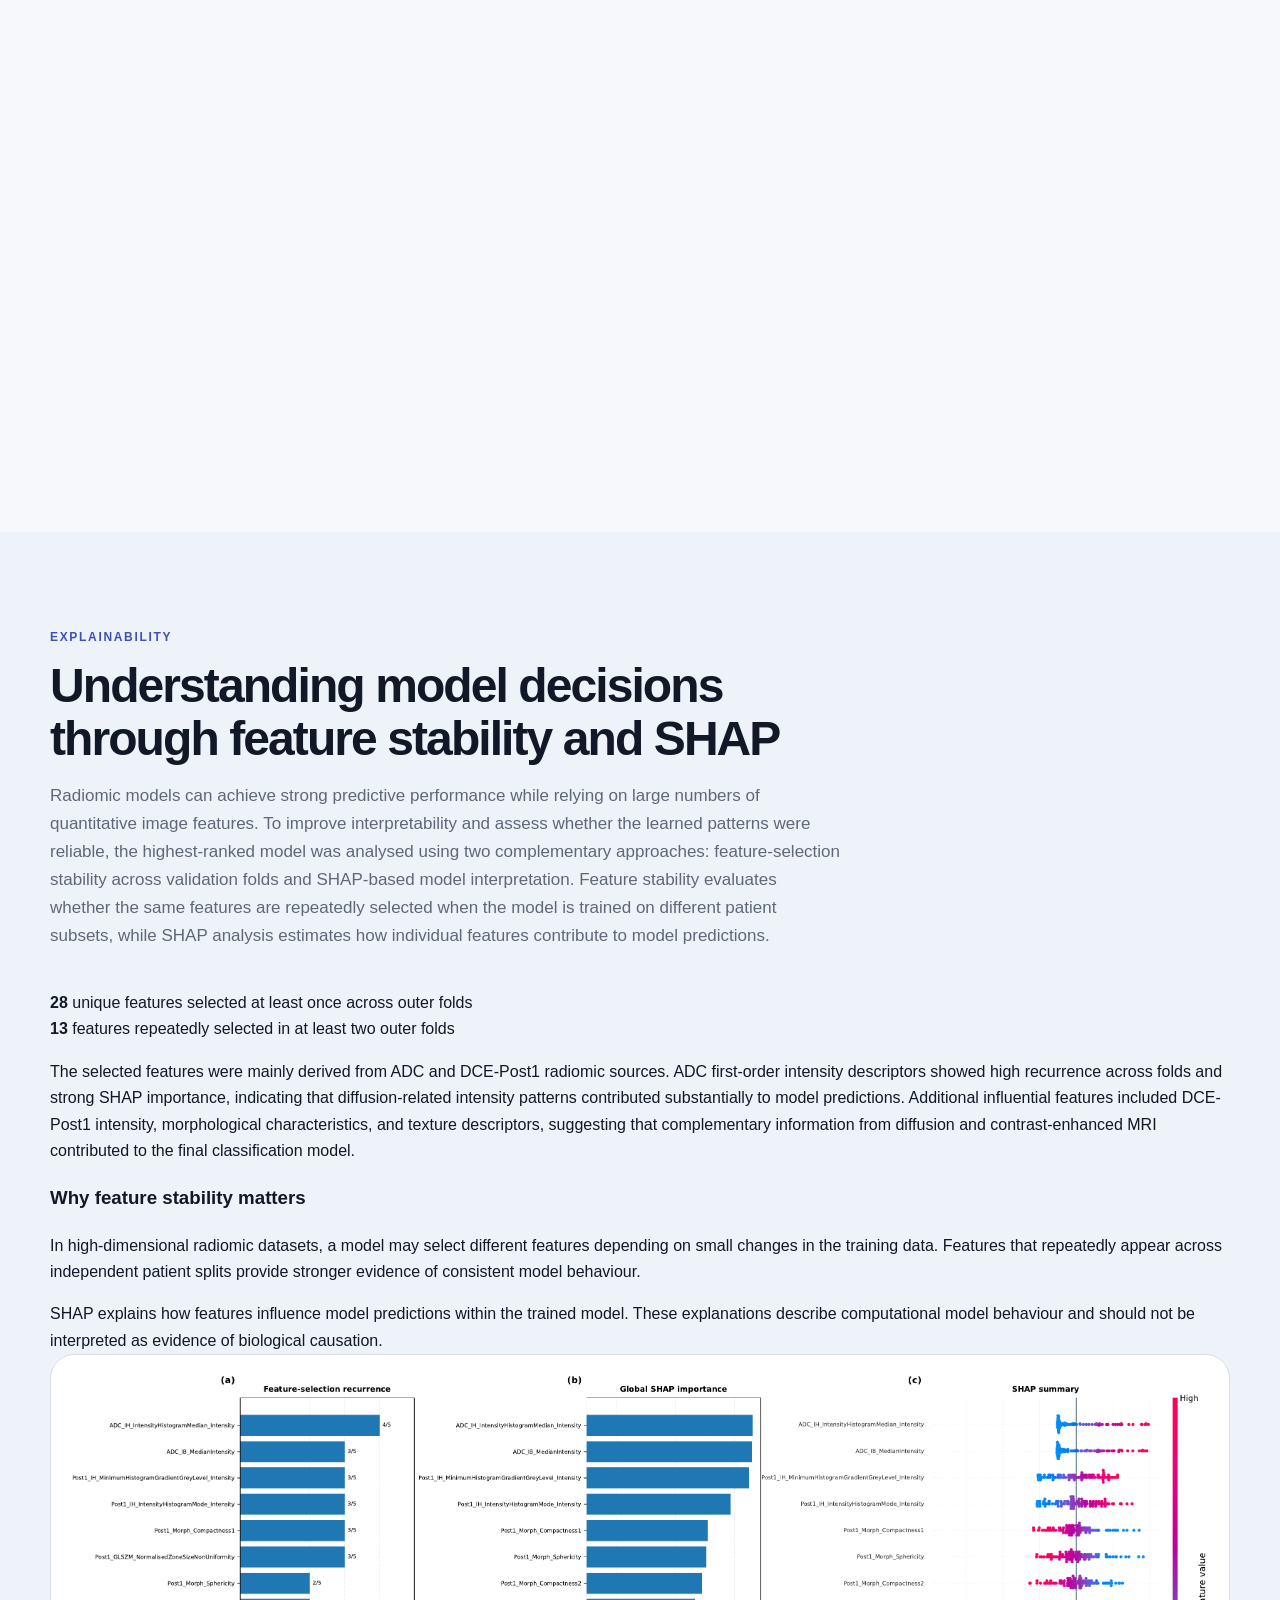
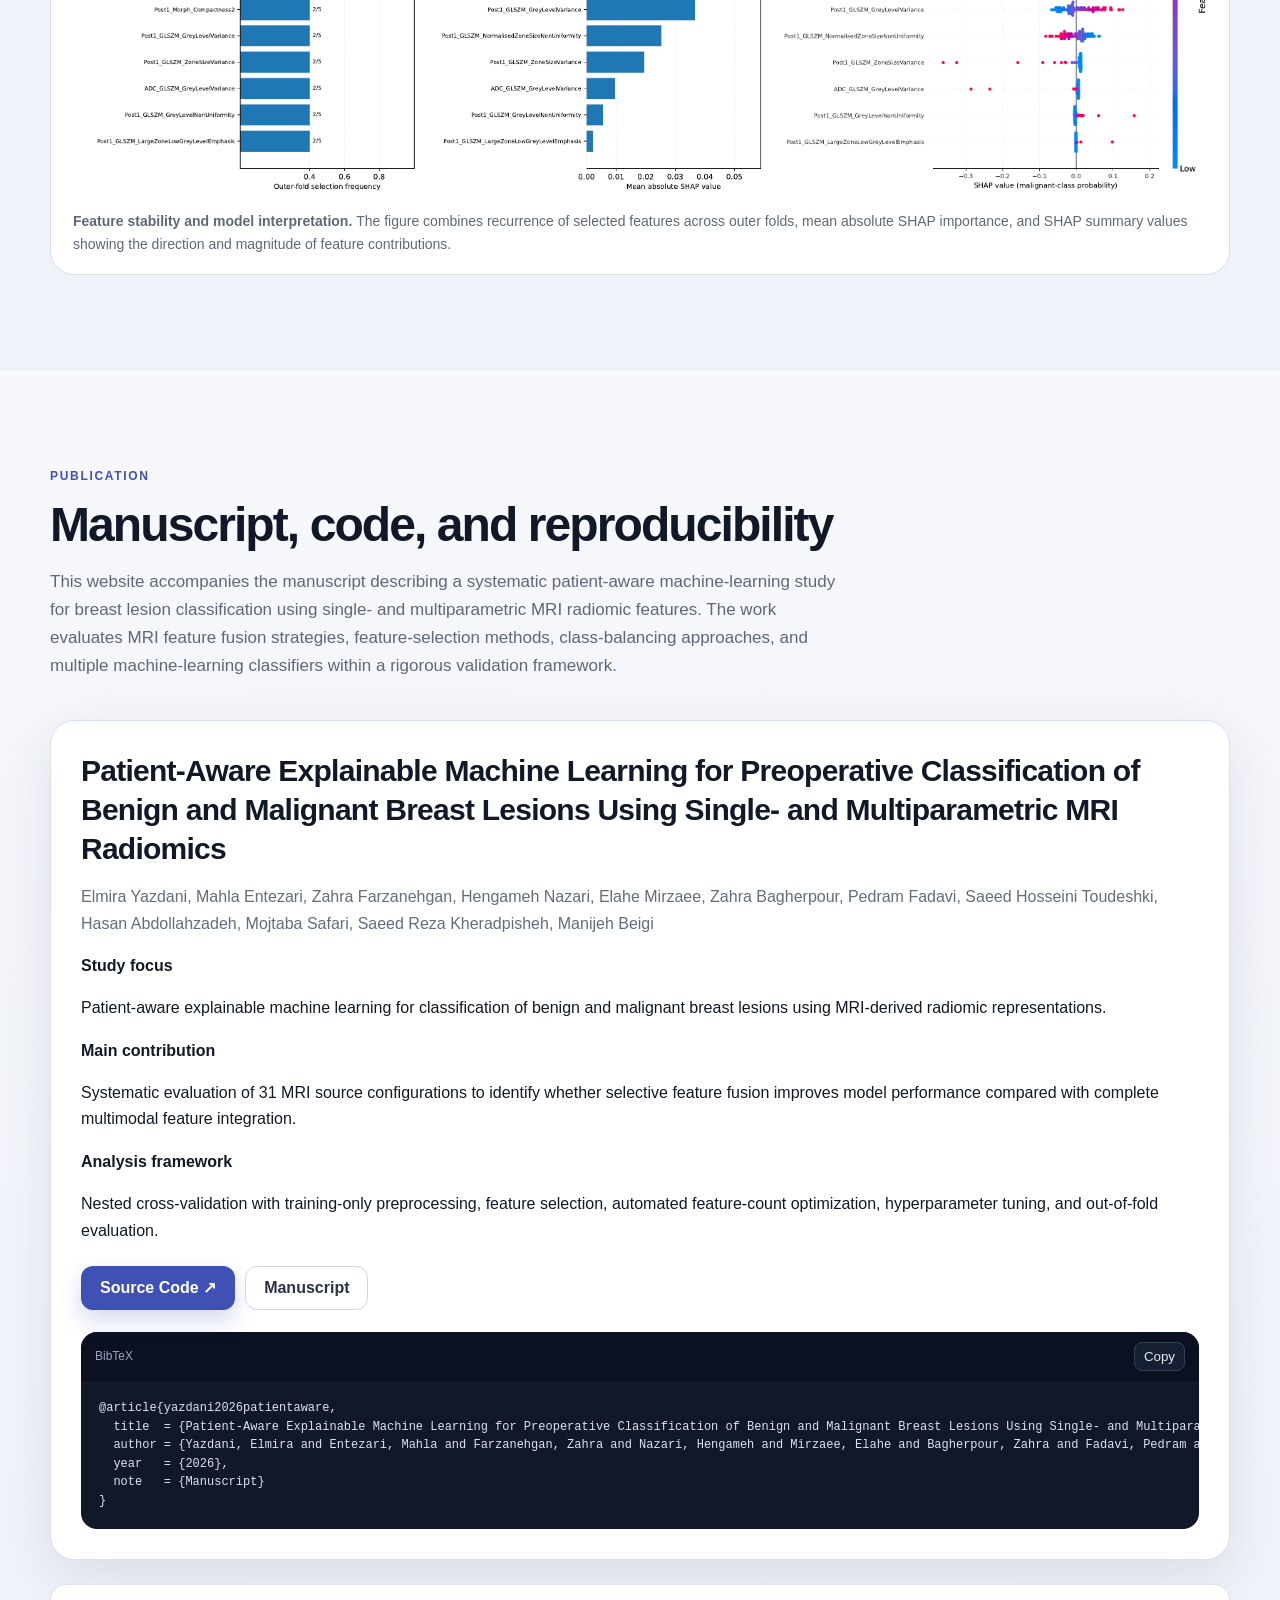
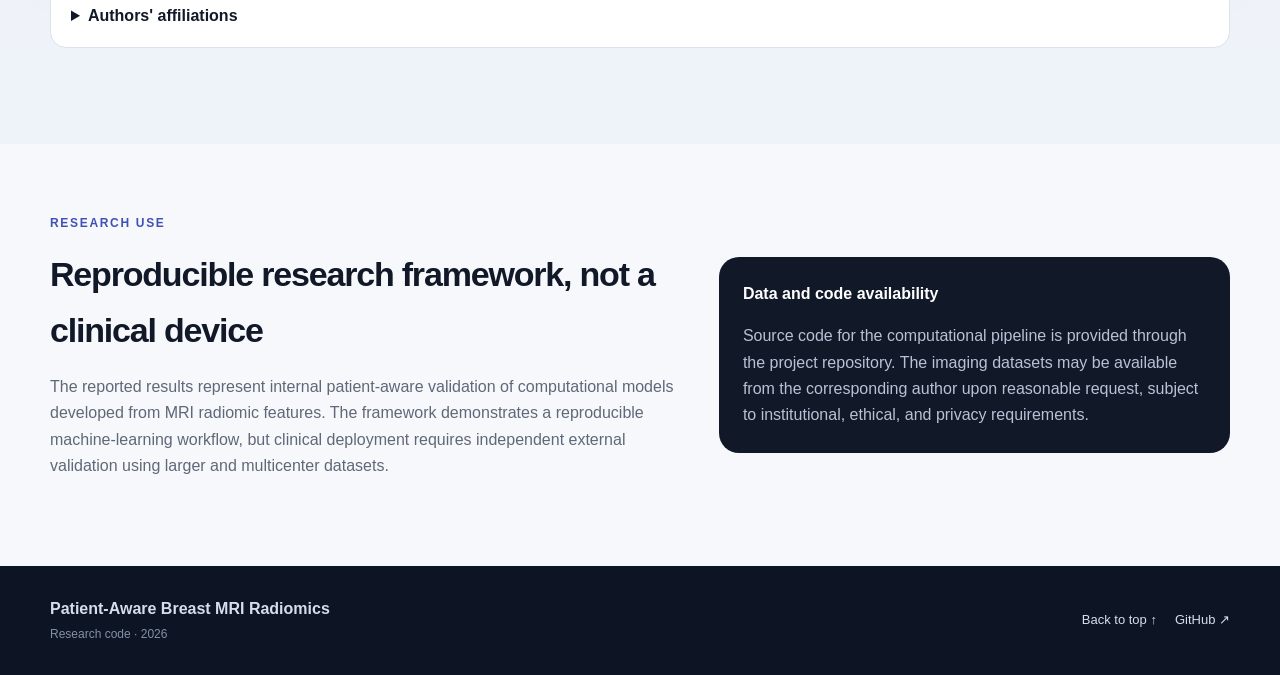
==== commit 2f99b32d: "Project website updated" ====
--- a/docs/index.html
+++ b/docs/index.html
@@ -52,7 +52,7 @@
           patient-aware nested cross-validation to ensure reliable performance
           estimation.
           </p>
-          
+
           <div class="hero-actions">
             <a class="button primary" href="#results">Explore results</a>
             <a class="button secondary config-github" href="https://github.com/En-Mah/ML-Based-Classification-of-Benign-and-Malignant-Breast-Lesions-Using-Radiomic-Features-from-MRI-Data" target="_blank" rel="noreferrer">View code ↗</a>
@@ -836,12 +836,12 @@
 
 
 
-    <div class="layout reveal">
-
-      <div class="copy">
-
-
-        <div class="stat">
+    <div class="x-layout reveal">
+
+      <div class="x-copy">
+
+
+        <div class="x-stat">
           <strong>28</strong>
           <span>
             unique features selected at least once across outer folds
@@ -849,7 +849,7 @@
         </div>
 
 
-        <div class="stat">
+        <div class="x-stat">
           <strong>13</strong>
           <span>
             features repeatedly selected in at least two outer folds
@@ -873,7 +873,7 @@
 
 
 
-        <div class="insight">
+        <div class="x-insight">
 
           <h3>Why feature stability matters</h3>
 
@@ -888,7 +888,7 @@
 
 
 
-        <div class="note-box compact">
+        <div class="x-note-box compact">
 
           SHAP explains how features influence model predictions within the
           trained model. These explanations describe computational model
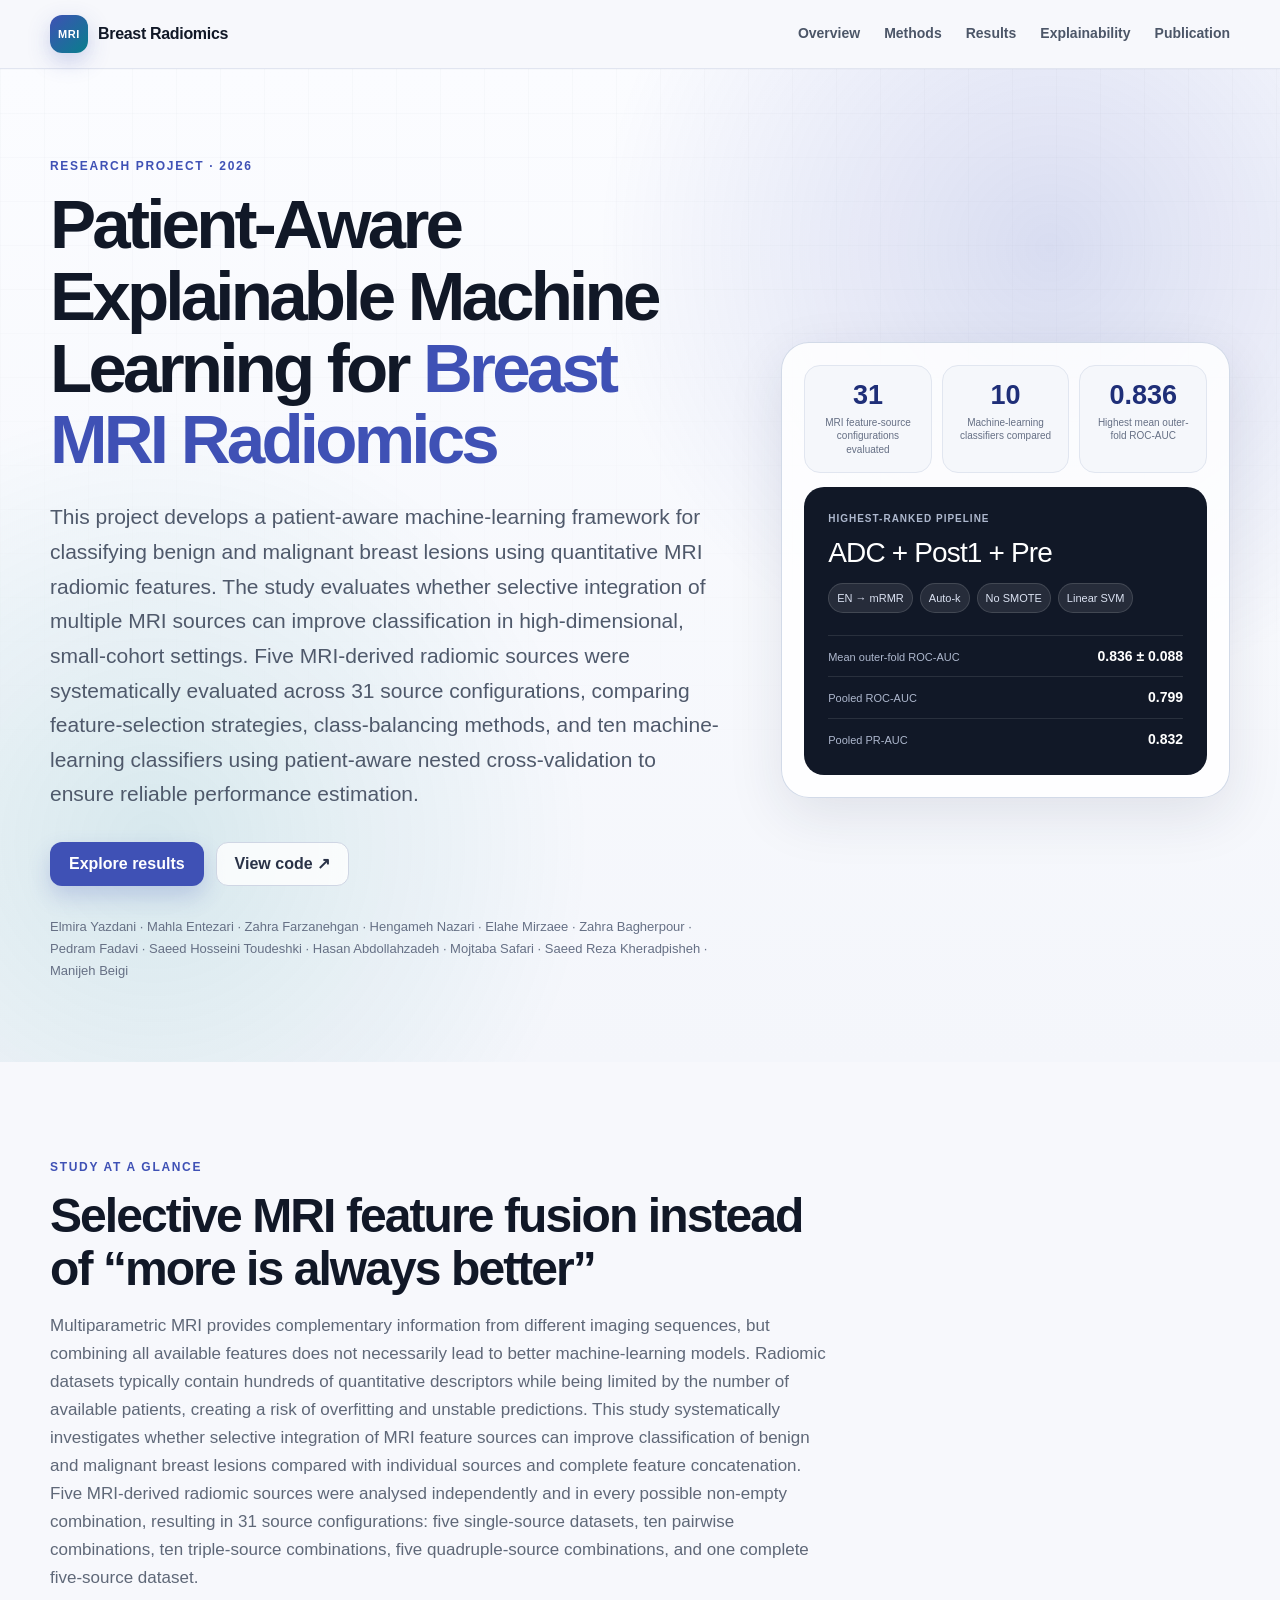
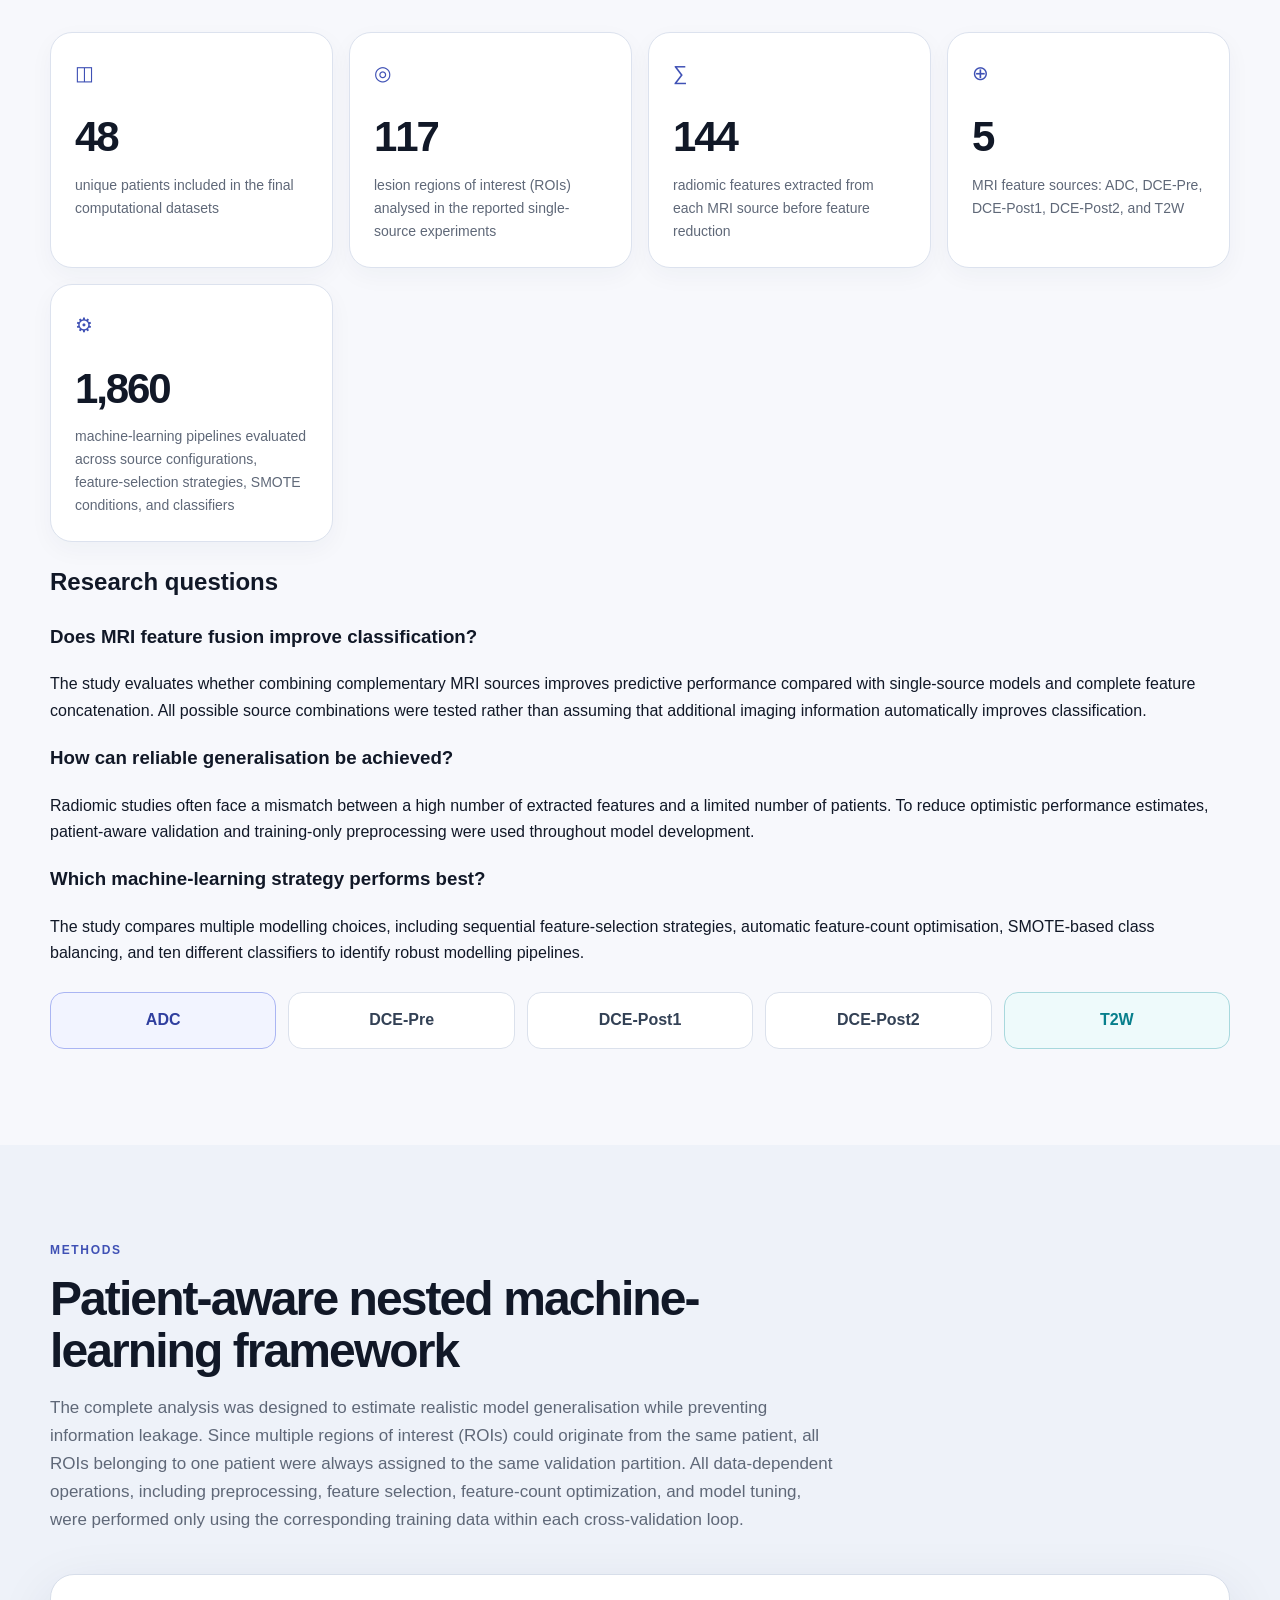
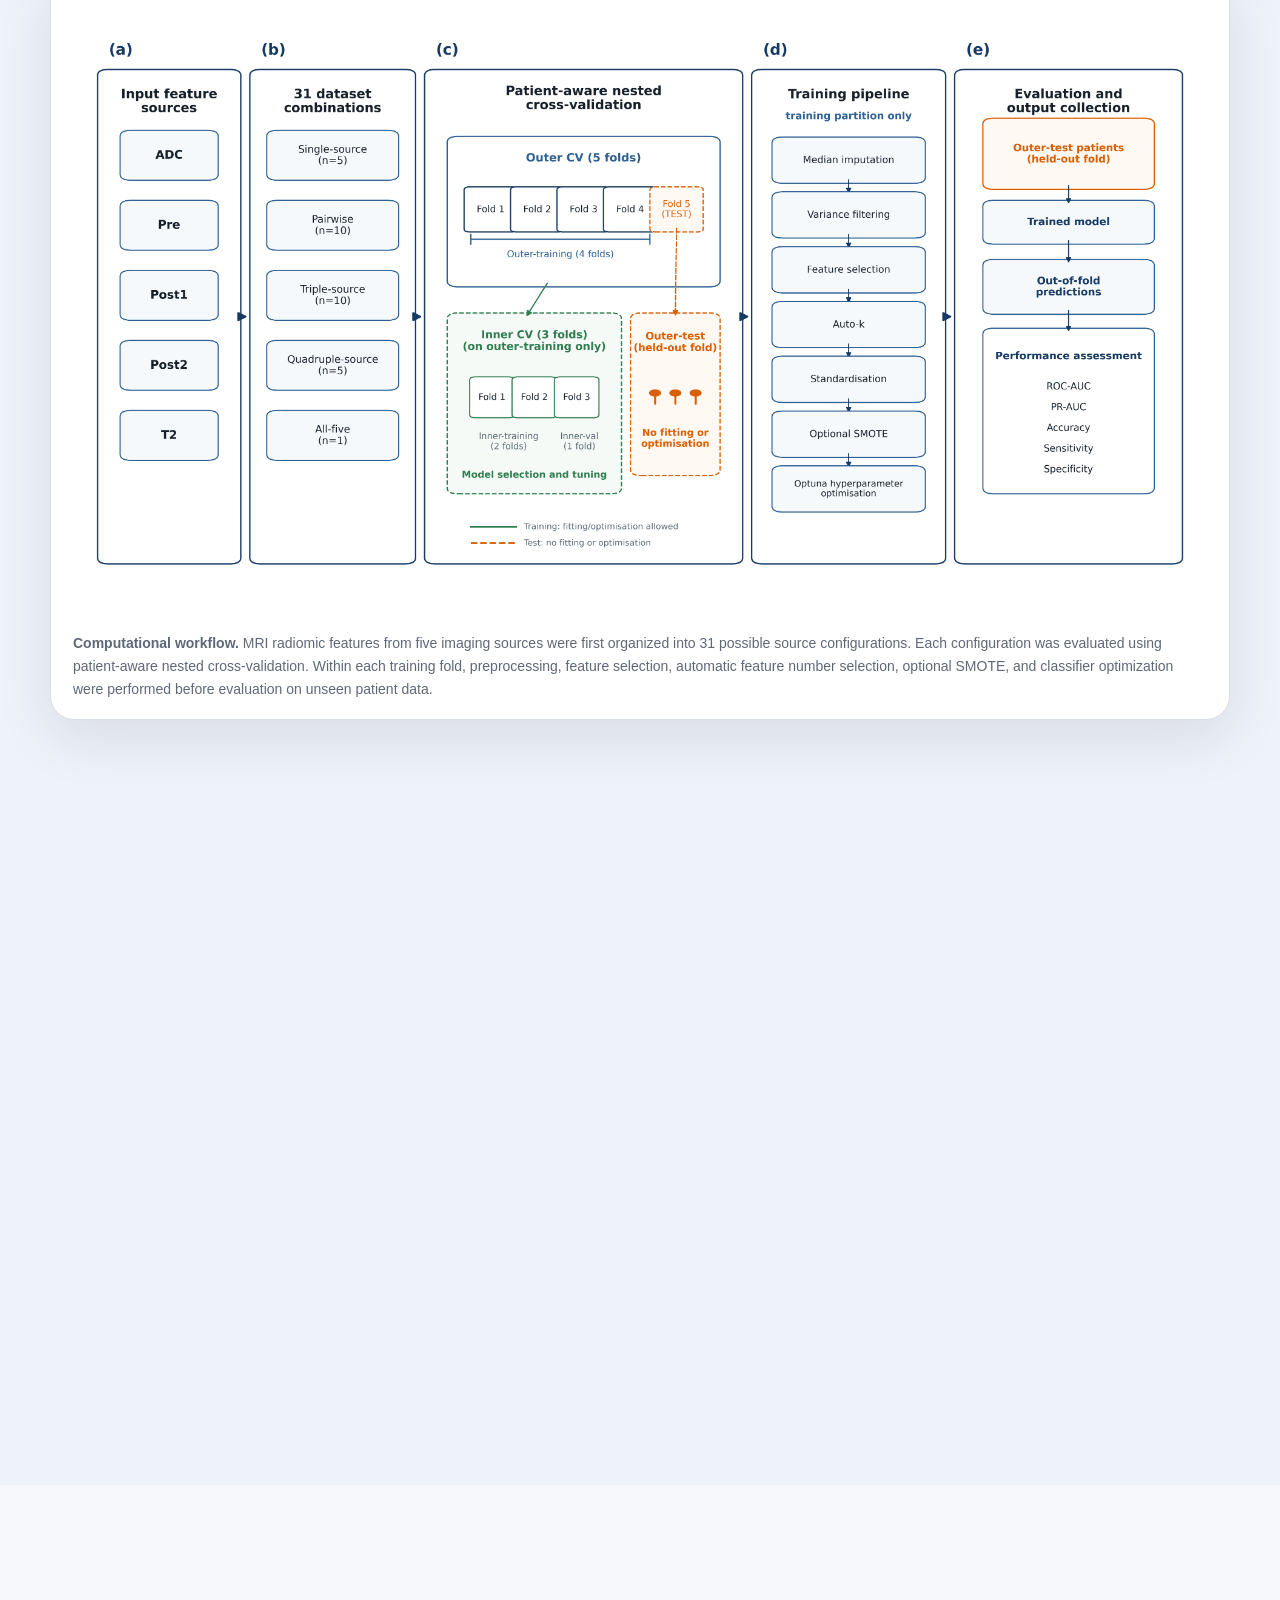
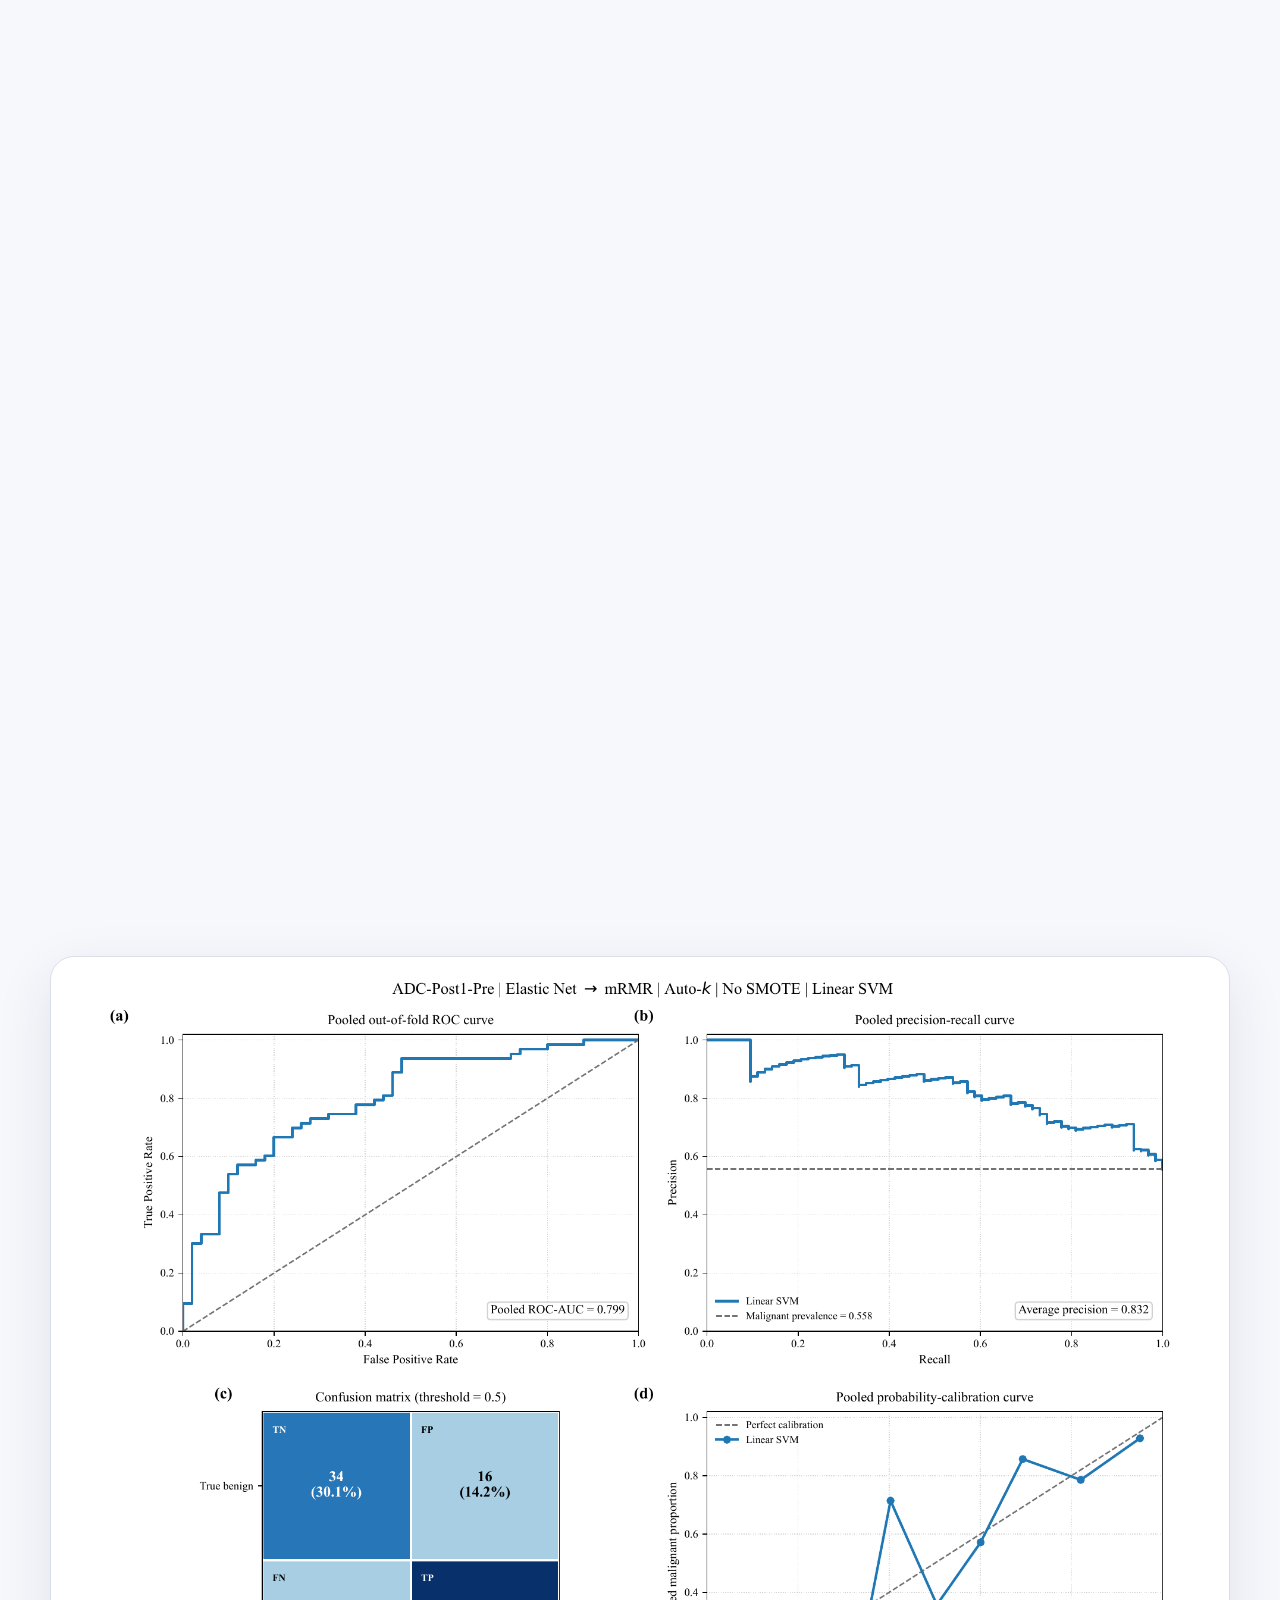
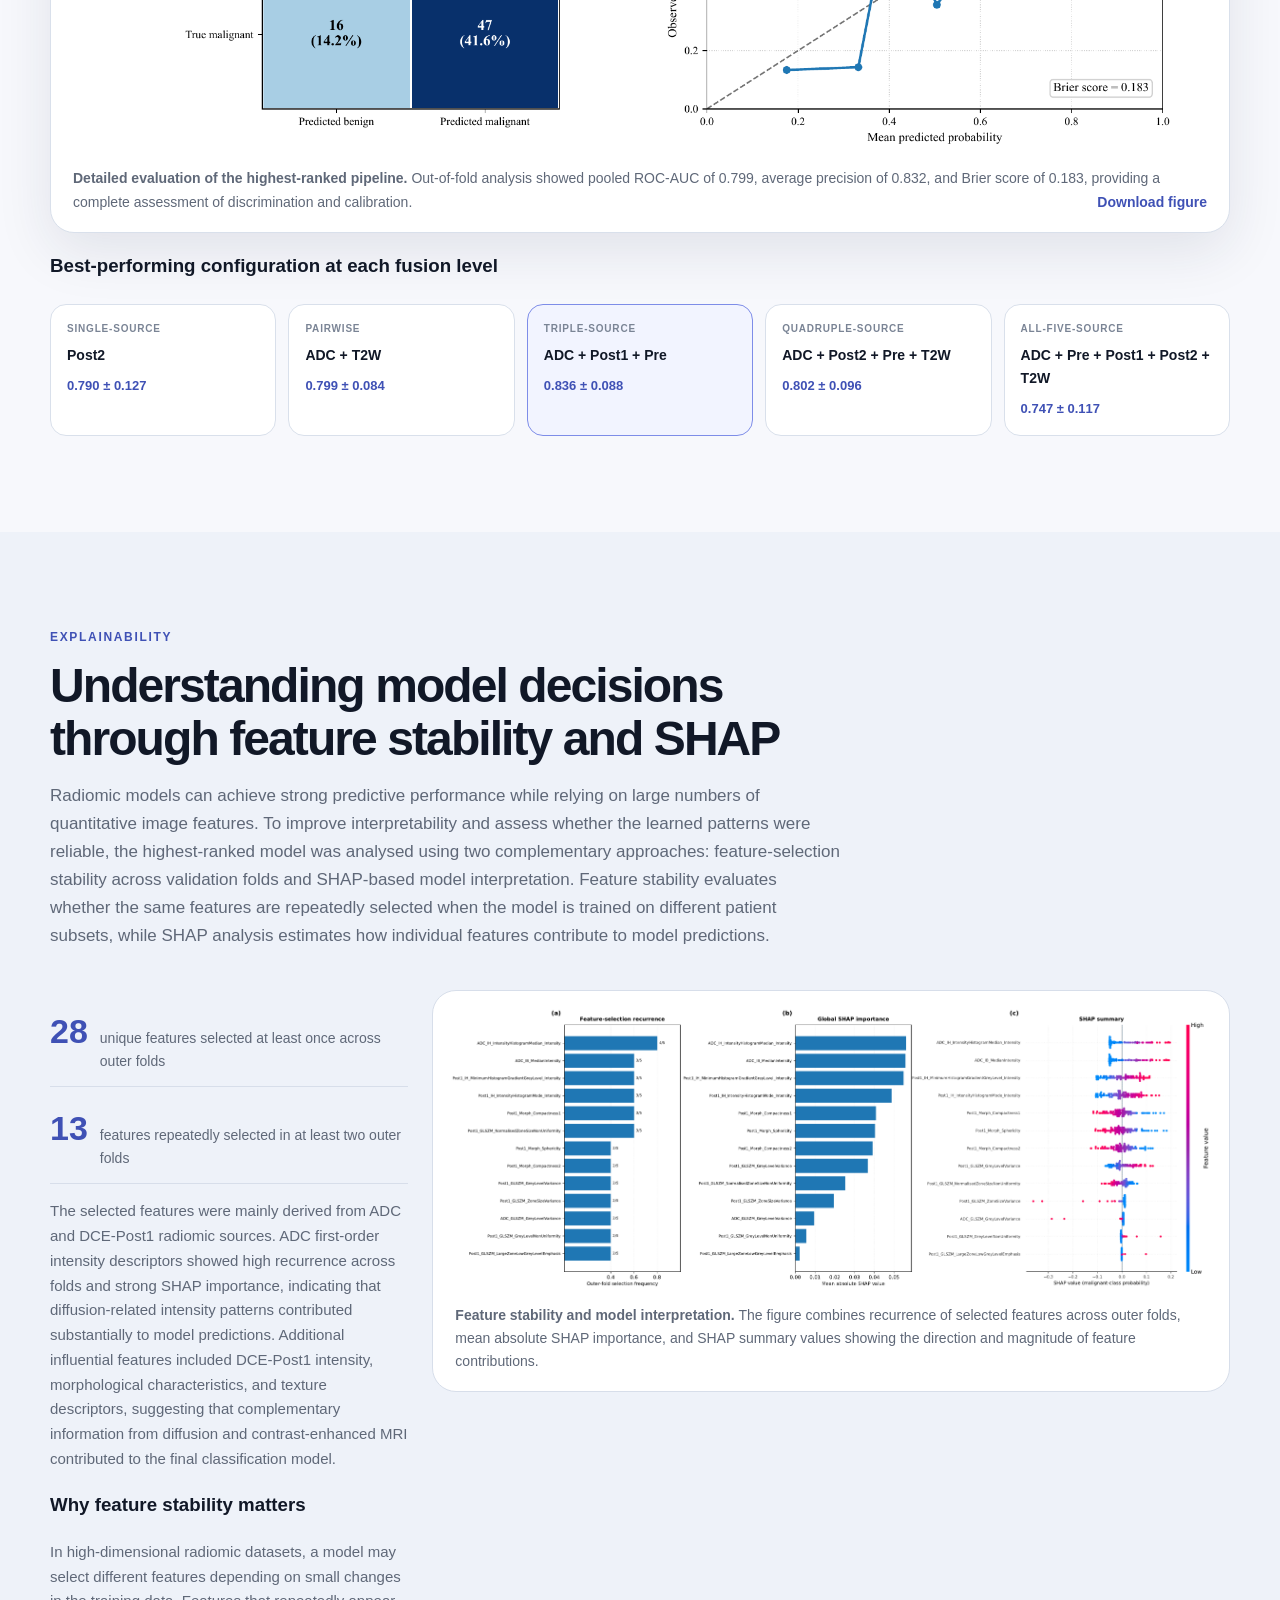
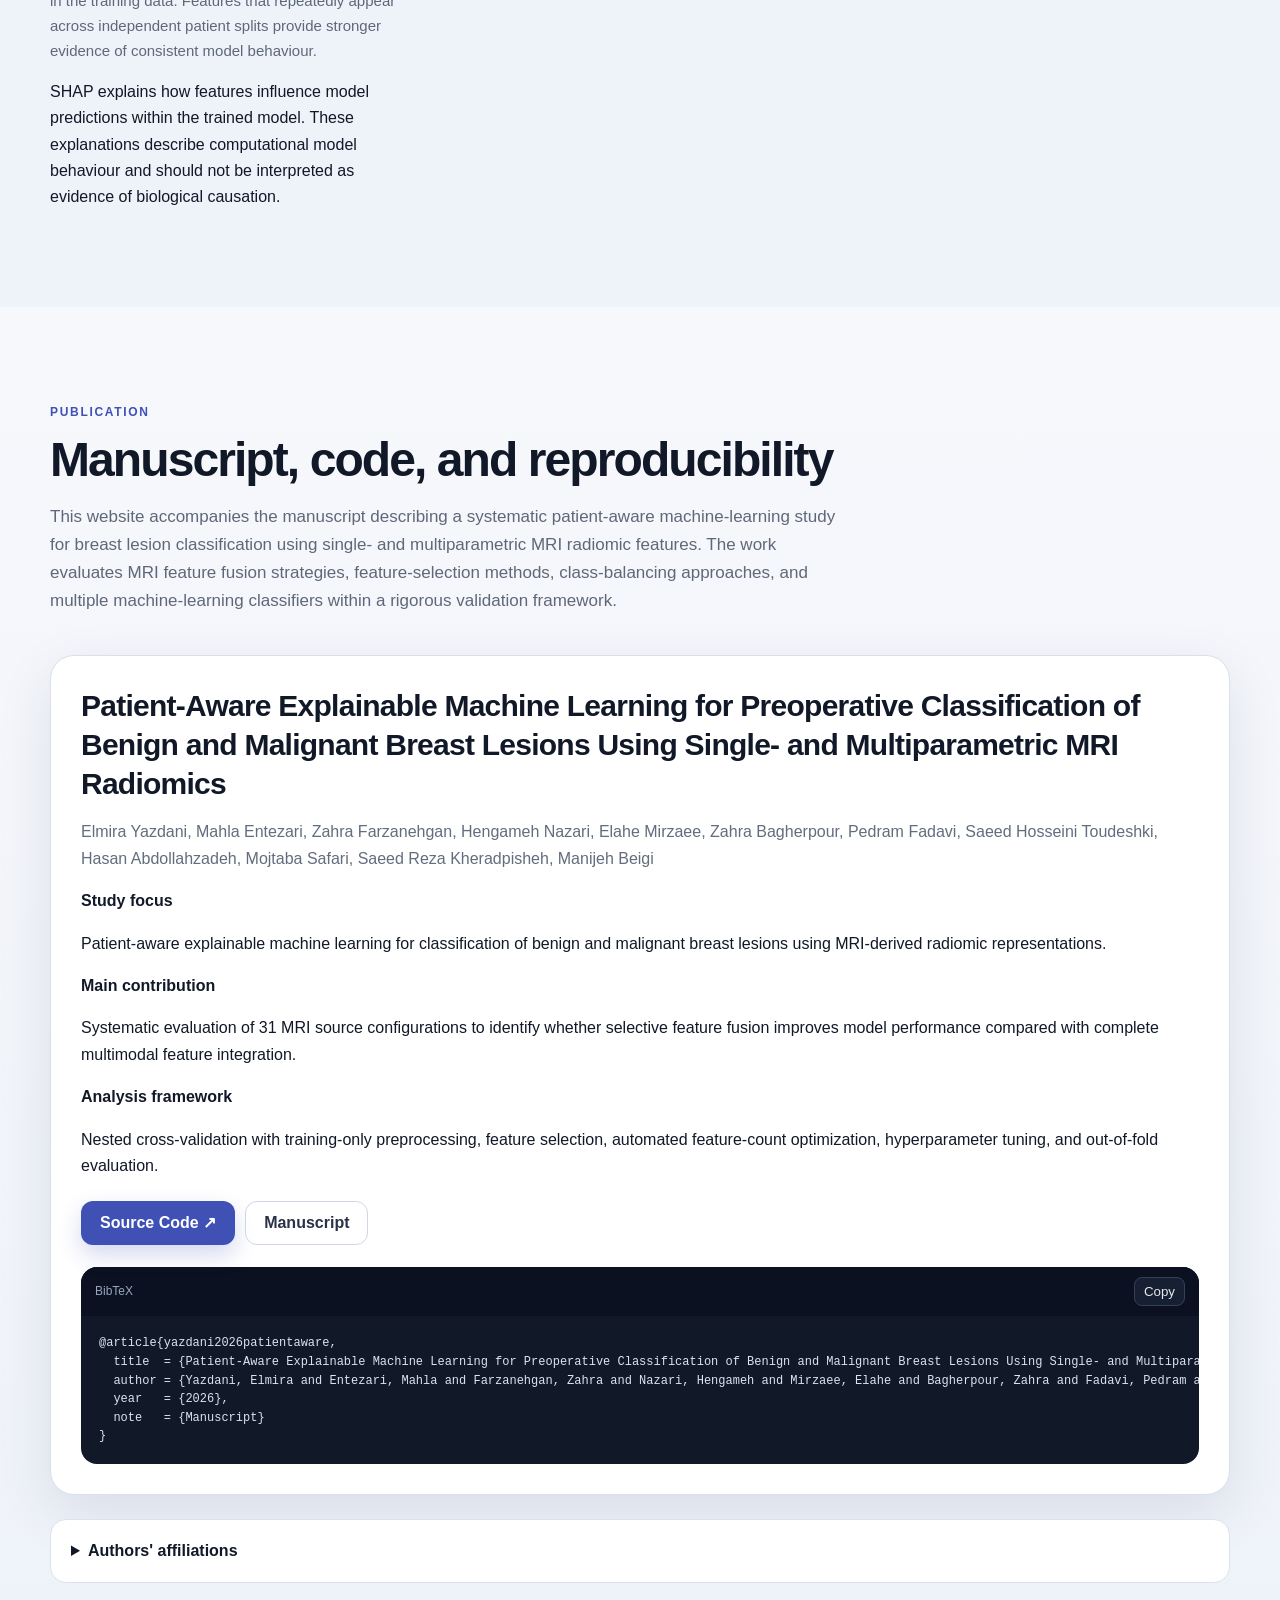
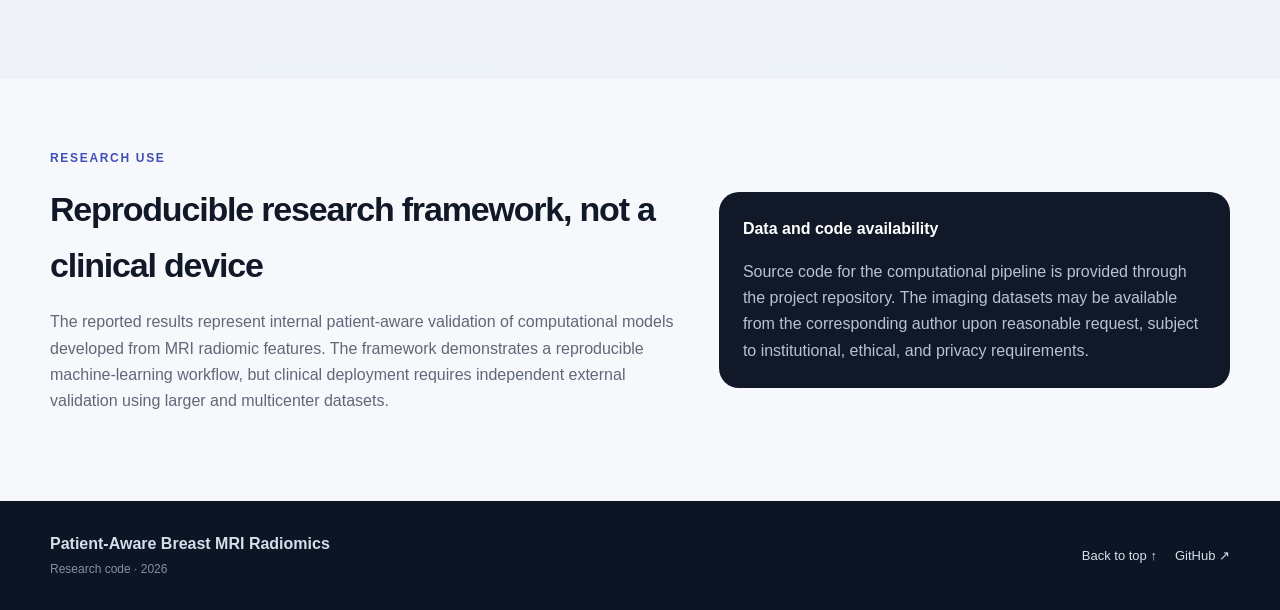
==== commit bd426e11: "Project website updated" ====
--- a/docs/index.html
+++ b/docs/index.html
@@ -836,12 +836,12 @@
 
 
 
-    <div class="x-layout reveal">
-
-      <div class="x-copy">
-
-
-        <div class="x-stat">
+    <div class="xai-layout reveal">
+
+      <div class="xai-copy">
+
+
+        <div class="xai-stat">
           <strong>28</strong>
           <span>
             unique features selected at least once across outer folds
@@ -849,7 +849,7 @@
         </div>
 
 
-        <div class="x-stat">
+        <div class="xai-stat">
           <strong>13</strong>
           <span>
             features repeatedly selected in at least two outer folds
@@ -873,7 +873,7 @@
 
 
 
-        <div class="x-insight">
+        <div class="xai-insight">
 
           <h3>Why feature stability matters</h3>
 
@@ -888,7 +888,7 @@
 
 
 
-        <div class="x-note-box compact">
+        <div class="xai-note-box compact">
 
           SHAP explains how features influence model predictions within the
           trained model. These explanations describe computational model
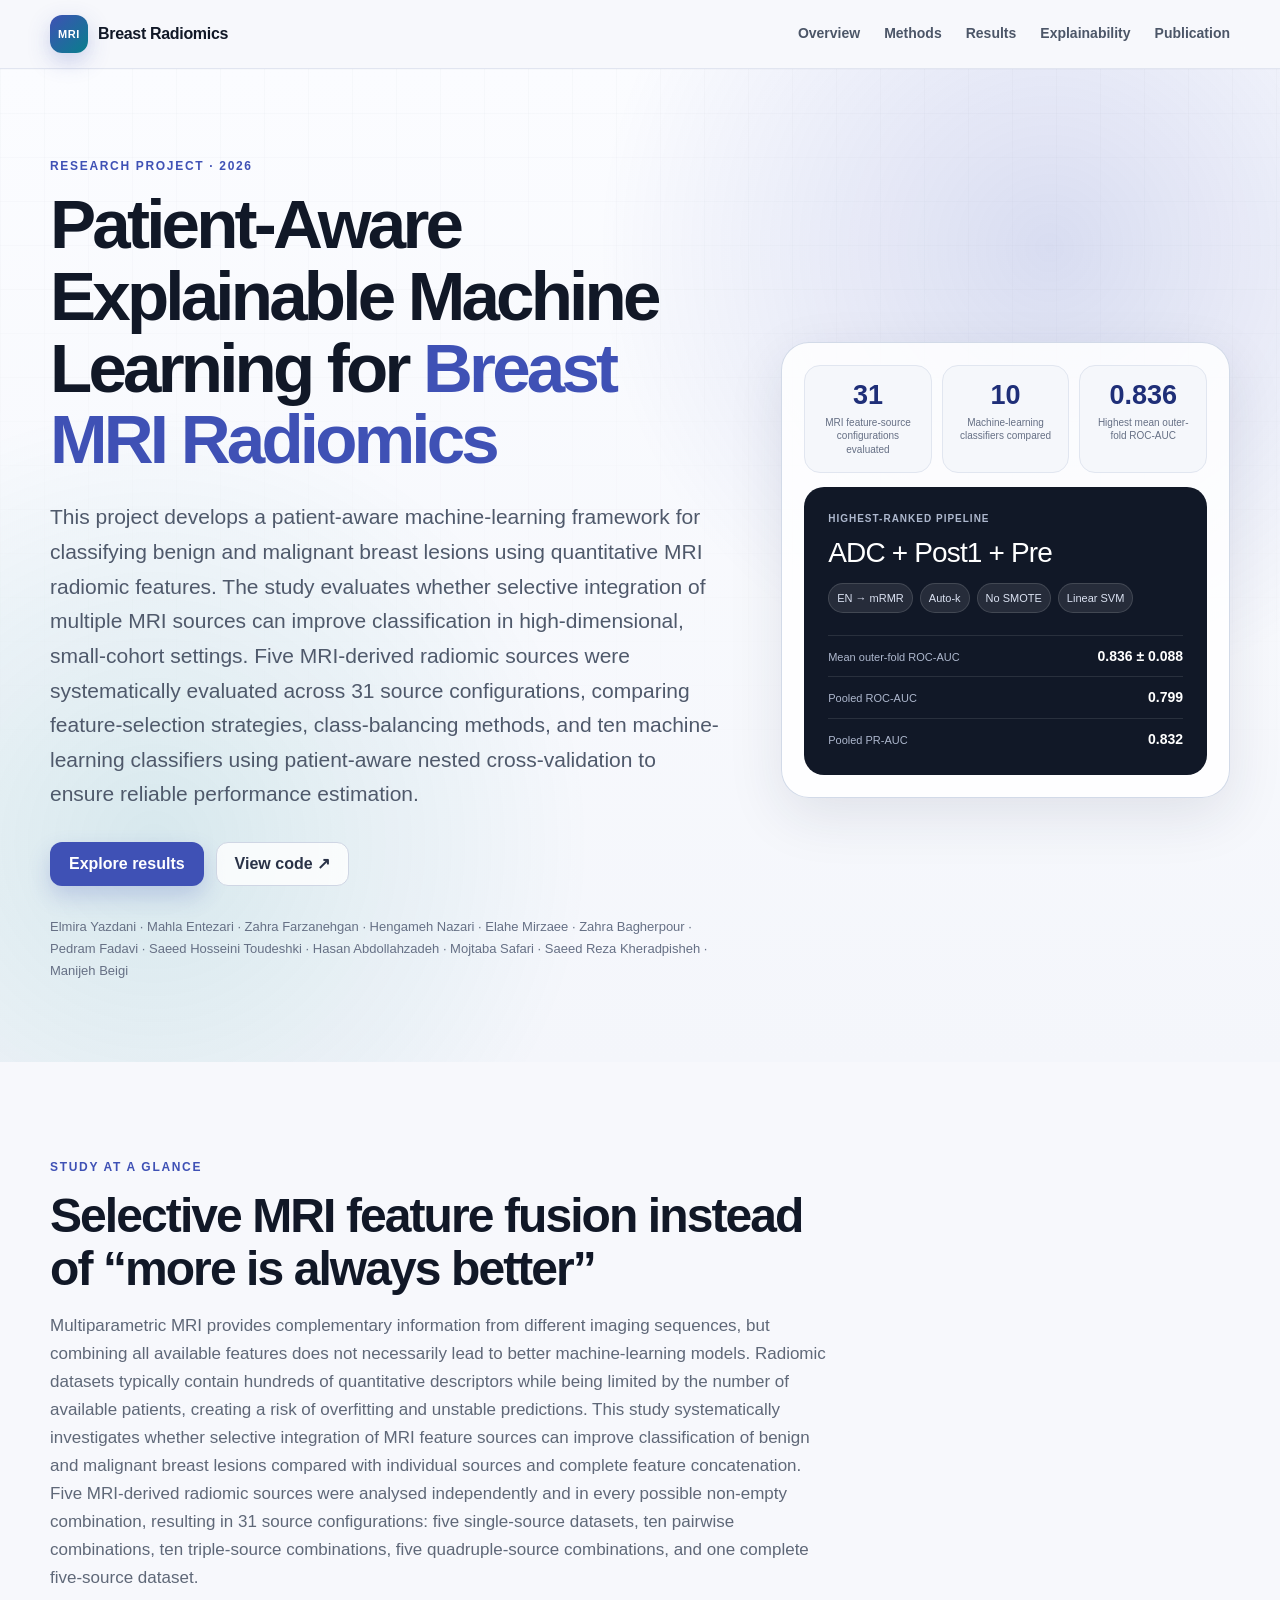
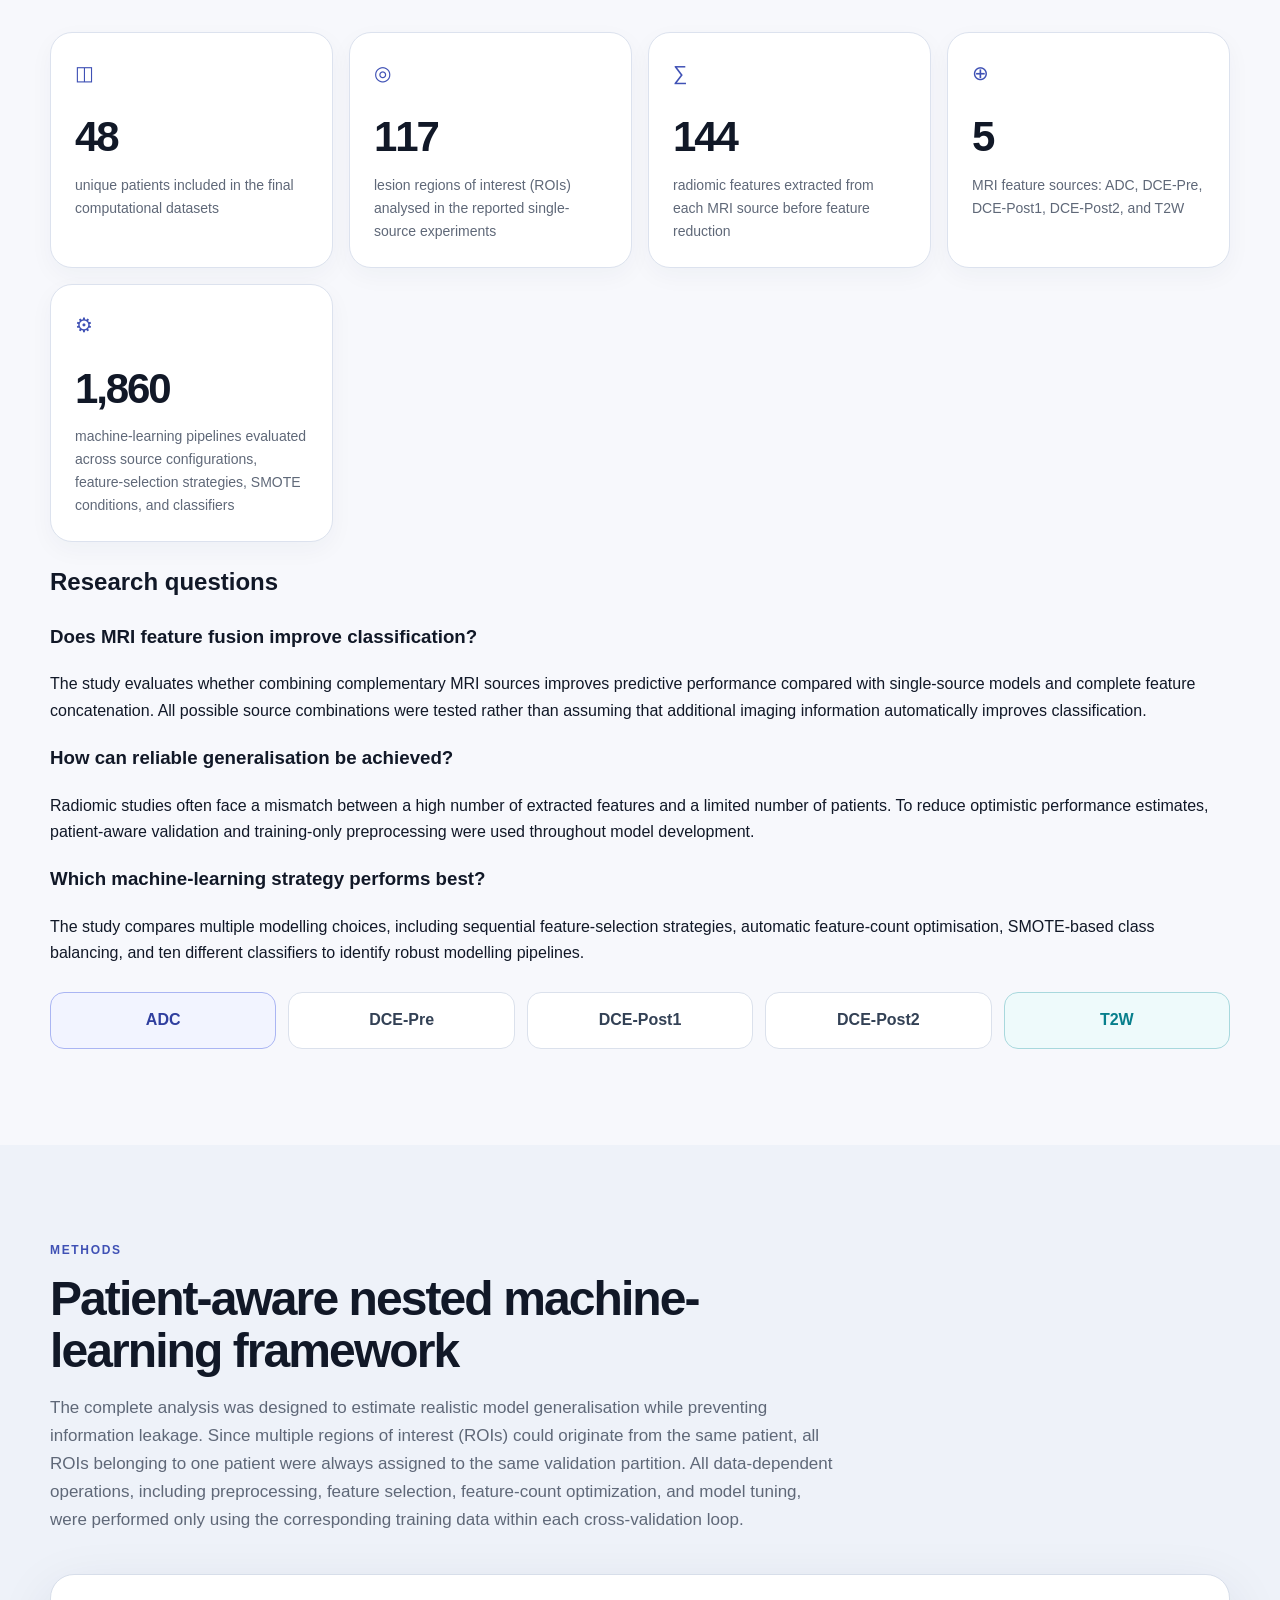
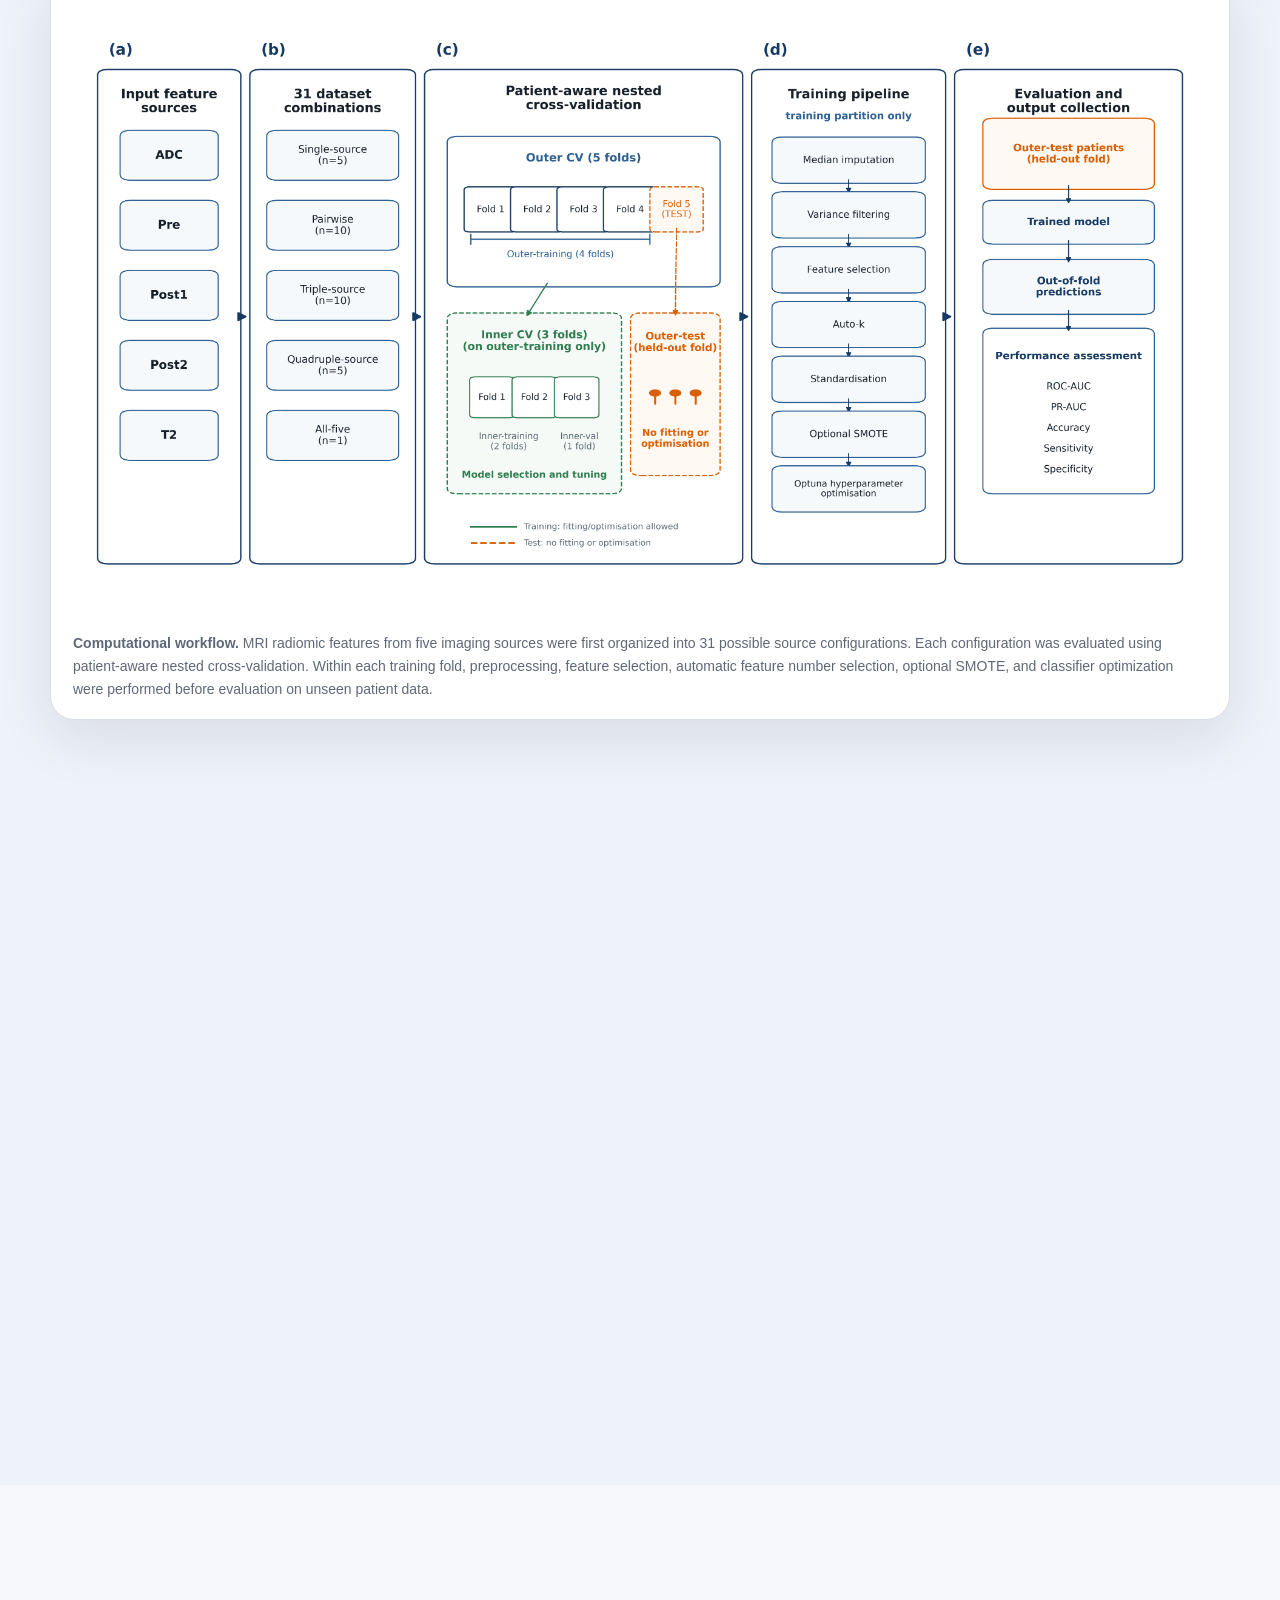
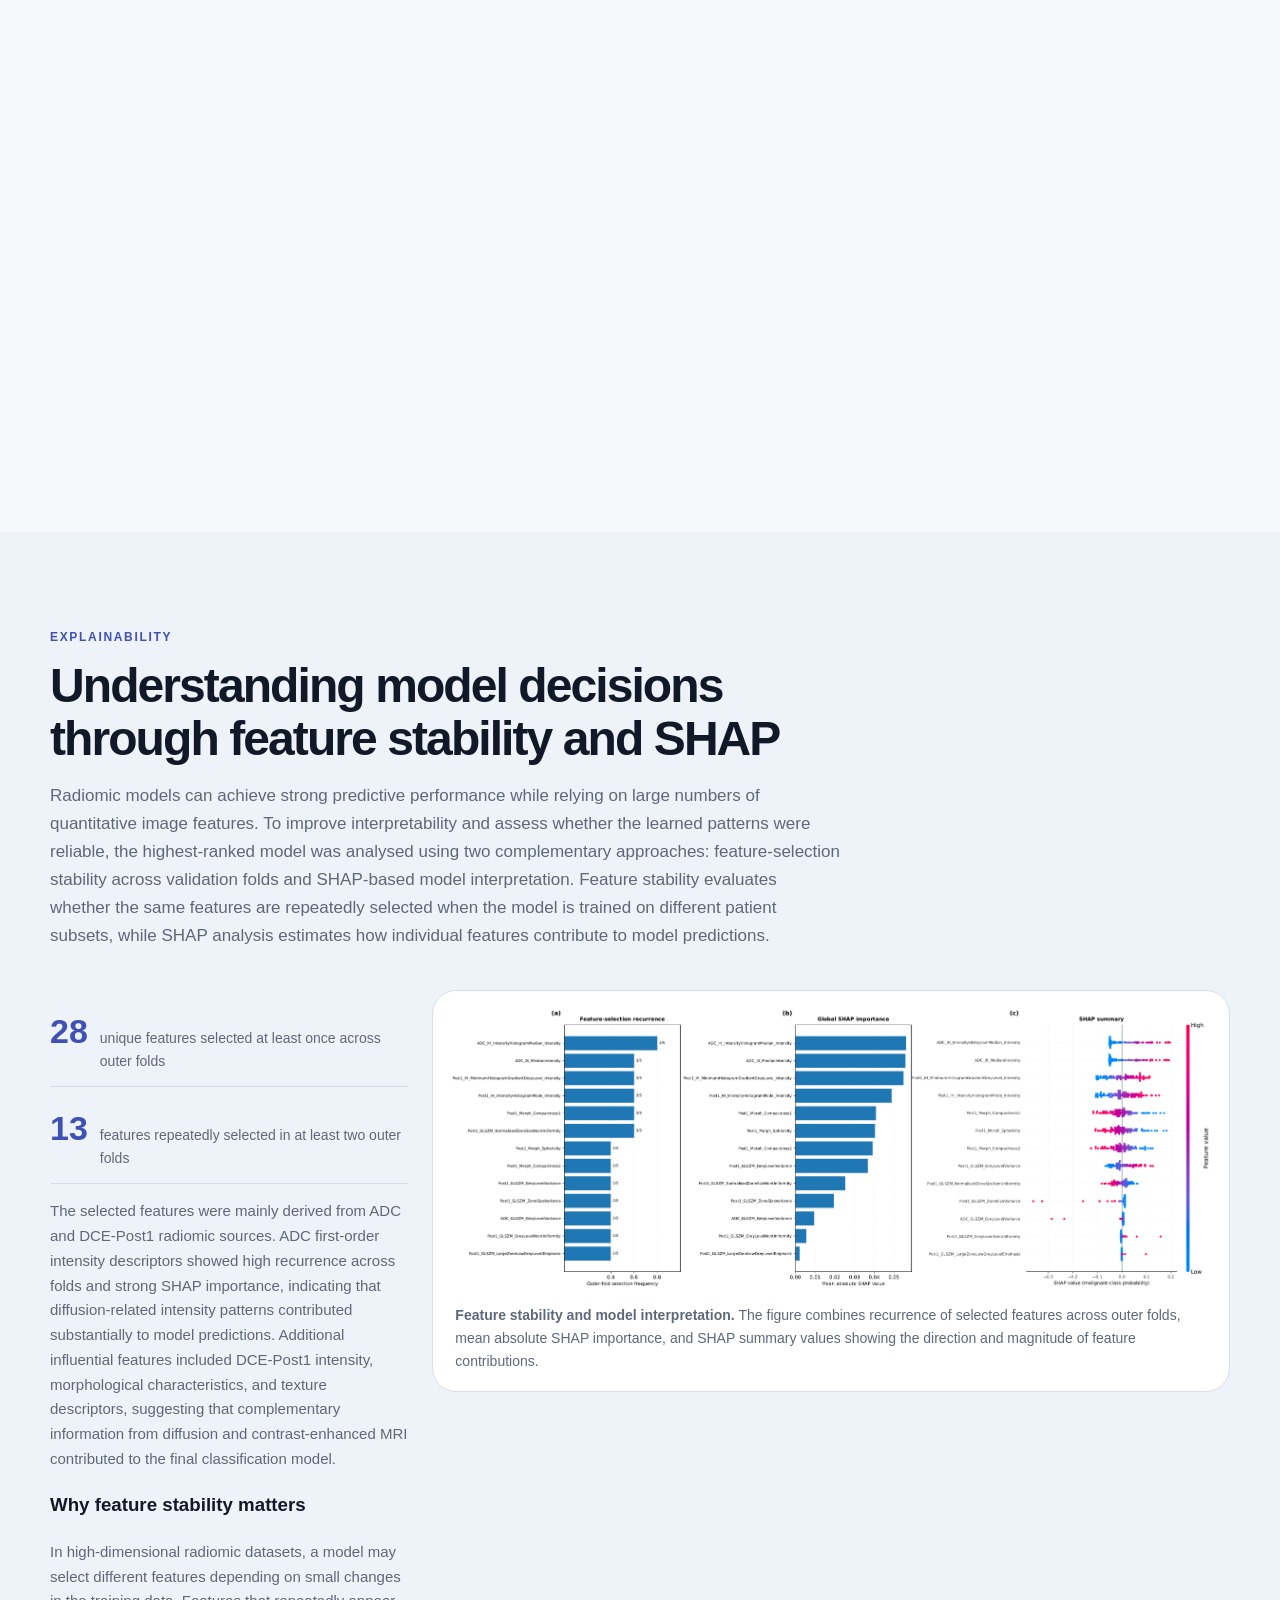
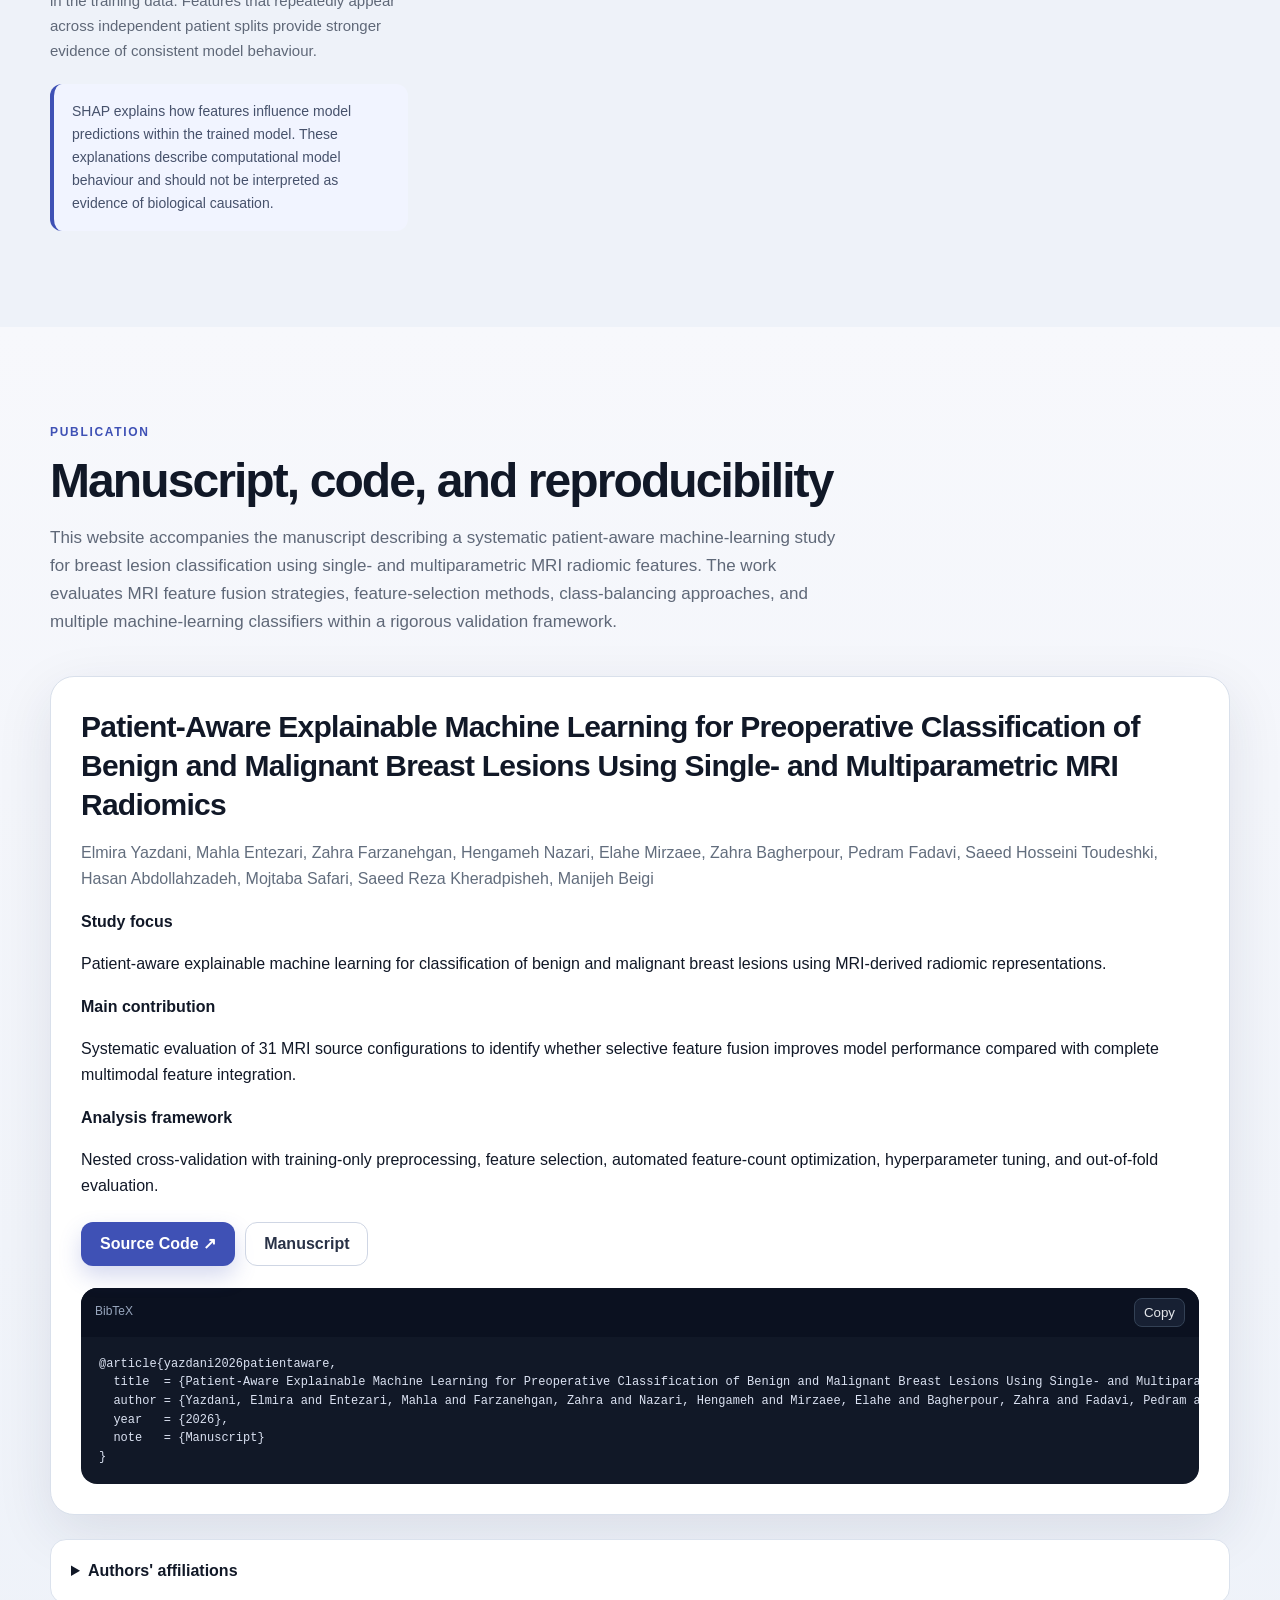
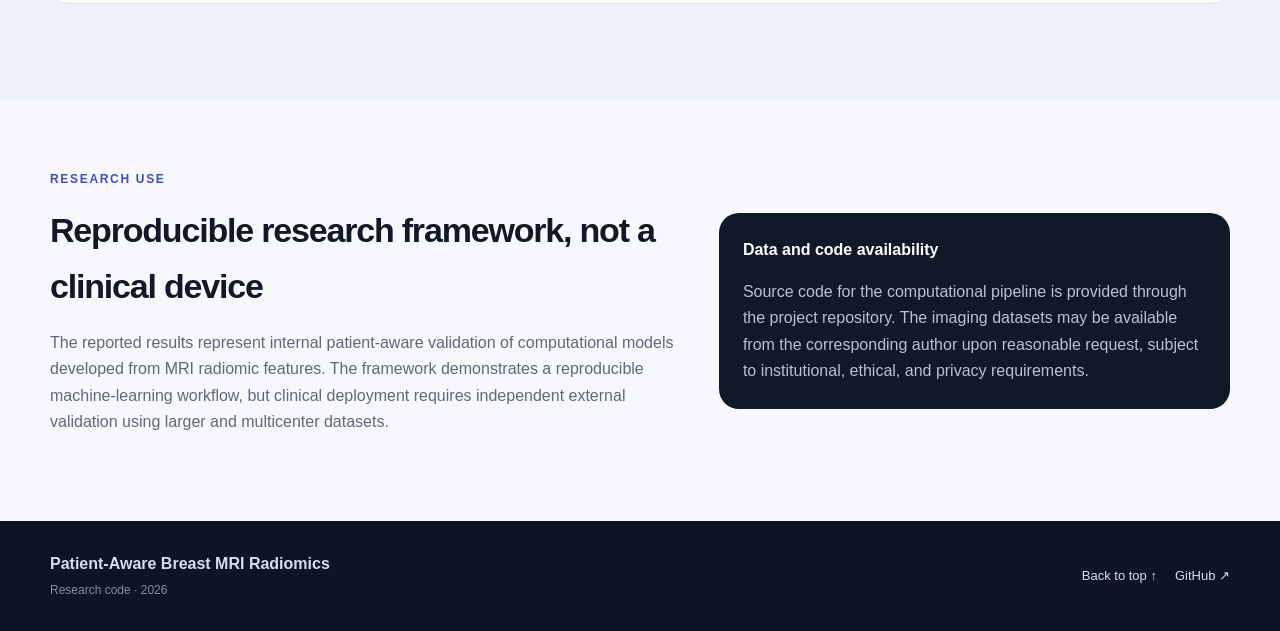
==== commit 9a4555bf: "Project website updated" ====
--- a/docs/index.html
+++ b/docs/index.html
@@ -888,7 +888,7 @@
 
 
 
-        <div class="xai-note-box compact">
+        <div class="note-box compact">
 
           SHAP explains how features influence model predictions within the
           trained model. These explanations describe computational model
